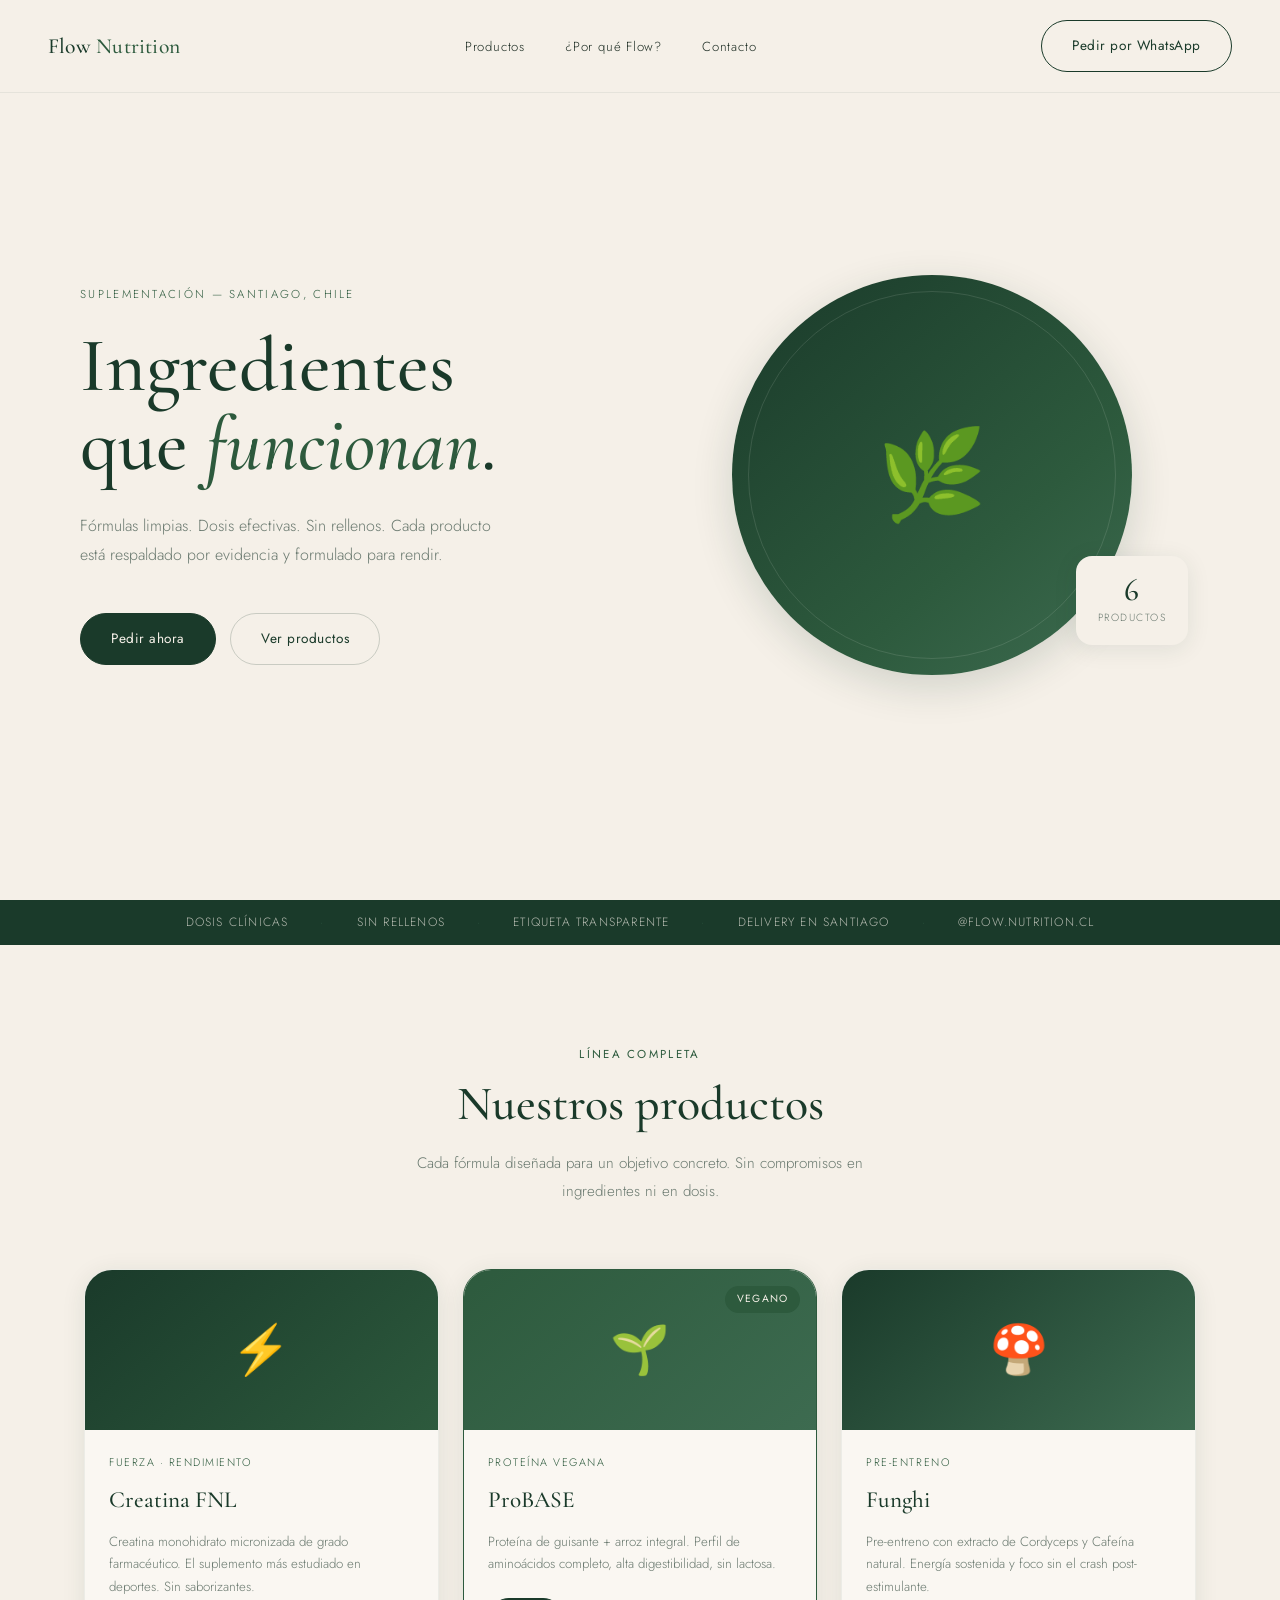
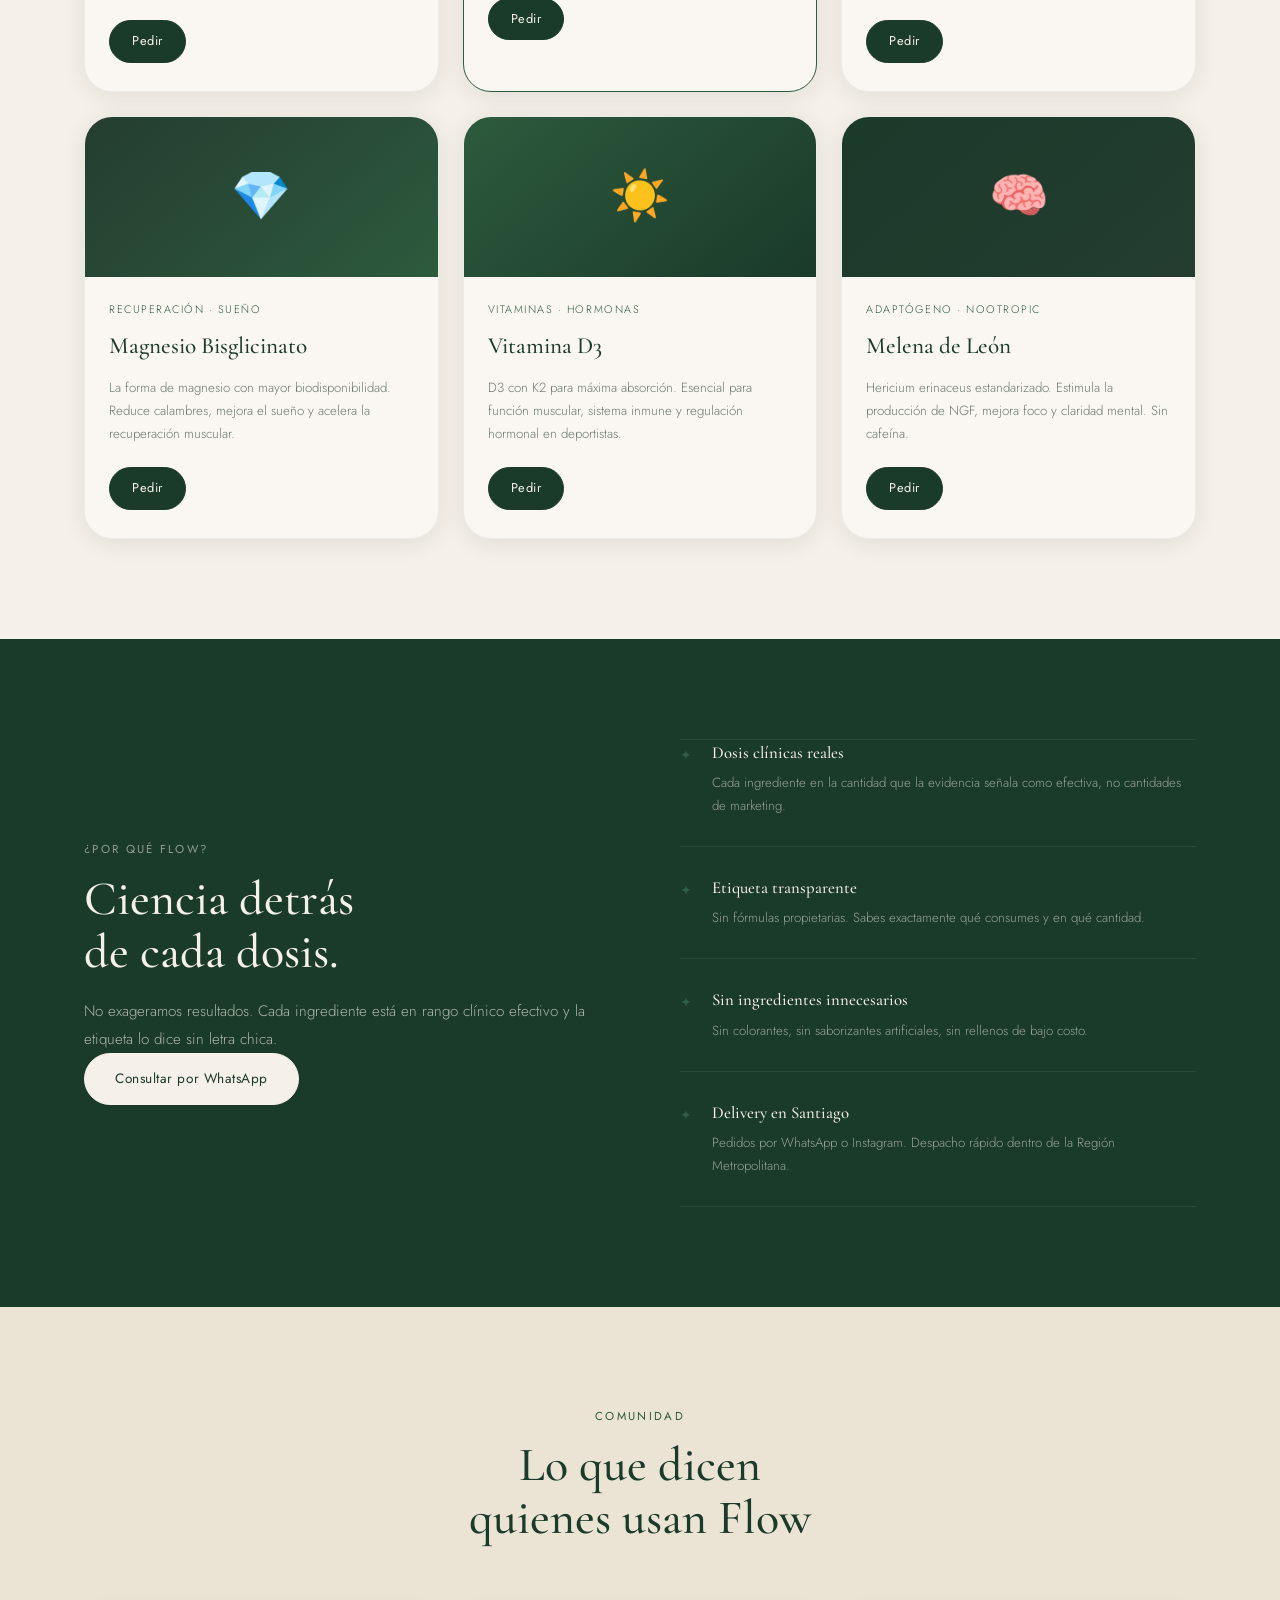
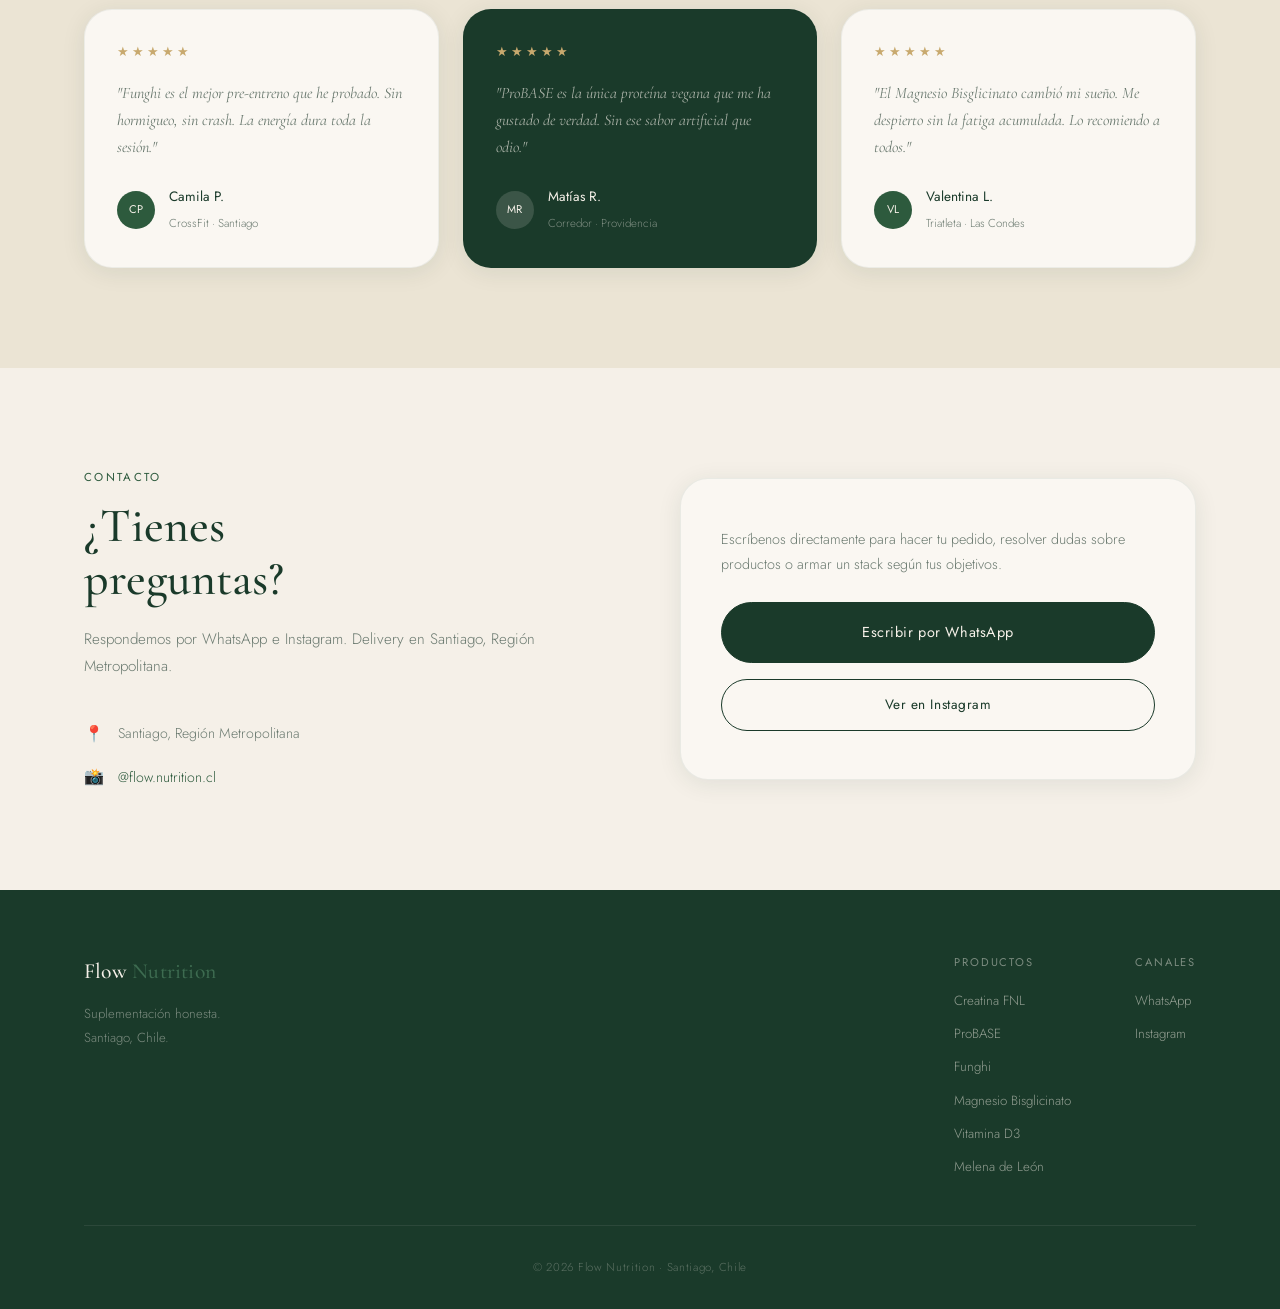
==== index.html @ cb1640ec "Initial landing page for Flow Nutrition Static landing page with hero, products (6 real SKUs), benef" ====
<!DOCTYPE html>
<html lang="es">
<head>
  <meta charset="UTF-8" />
  <meta name="viewport" content="width=device-width, initial-scale=1.0" />
  <title>Flow Nutrition — Suplementos Deportivos</title>
  <link rel="preconnect" href="https://fonts.googleapis.com" />
  <link rel="preconnect" href="https://fonts.gstatic.com" crossorigin />
  <link href="https://fonts.googleapis.com/css2?family=Cormorant+Garamond:ital,wght@0,400;0,500;0,600;1,400;1,500&family=Jost:wght@200;300;400;500&display=swap" rel="stylesheet" />
  <link rel="stylesheet" href="style.css" />
</head>
<body>

  <!-- NAV -->
  <nav class="nav">
    <a href="#" class="nav__logo">Flow <span>Nutrition</span></a>
    <ul class="nav__links">
      <li><a href="#productos">Productos</a></li>
      <li><a href="#beneficios">¿Por qué Flow?</a></li>
      <li><a href="#contacto">Contacto</a></li>
    </ul>
    <a href="https://wa.me/56998423845" target="_blank" rel="noopener" class="btn btn--outline">Pedir por WhatsApp</a>
    <button class="nav__burger" aria-label="Menú">
      <span></span><span></span><span></span>
    </button>
  </nav>

  <!-- HERO -->
  <section class="hero" id="inicio">
    <div class="hero__content">
      <p class="hero__eyebrow">Suplementación — Santiago, Chile</p>
      <h1 class="hero__title">Ingredientes<br />que <em>funcionan</em>.</h1>
      <p class="hero__desc">
        Fórmulas limpias. Dosis efectivas. Sin rellenos. Cada producto está respaldado por evidencia y formulado para rendir.
      </p>
      <div class="hero__ctas">
        <a href="https://wa.me/56998423845" target="_blank" rel="noopener" class="btn btn--primary">Pedir ahora</a>
        <a href="#productos" class="btn btn--ghost">Ver productos</a>
      </div>
    </div>
    <div class="hero__visual">
      <div class="hero__circle"></div>
      <div class="hero__badge">
        <span class="hero__badge-num">6</span>
        <span class="hero__badge-text">Productos</span>
      </div>
    </div>
  </section>

  <!-- STRIP -->
  <div class="strip">
    <div class="strip__inner">
      <span>Dosis clínicas</span>
      <span class="strip__dot">·</span>
      <span>Sin rellenos</span>
      <span class="strip__dot">·</span>
      <span>Etiqueta transparente</span>
      <span class="strip__dot">·</span>
      <span>Delivery en Santiago</span>
      <span class="strip__dot">·</span>
      <span>@flow.nutrition.cl</span>
    </div>
  </div>

  <!-- PRODUCTOS -->
  <section class="productos" id="productos">
    <div class="container">
      <div class="section-header">
        <p class="section-eyebrow">Línea completa</p>
        <h2 class="section-title">Nuestros productos</h2>
        <p class="section-desc">Cada fórmula diseñada para un objetivo concreto. Sin compromisos en ingredientes ni en dosis.</p>
      </div>
      <div class="productos__grid">

        <div class="card">
          <div class="card__img-wrap card__img-wrap--1">
            <div class="card__img-icon">⚡</div>
          </div>
          <div class="card__body">
            <p class="card__tag">Fuerza · Rendimiento</p>
            <h3 class="card__name">Creatina FNL</h3>
            <p class="card__desc">Creatina monohidrato micronizada de grado farmacéutico. El suplemento más estudiado en deportes. Sin saborizantes.</p>
            <div class="card__footer">
              <a href="https://wa.me/56998423845?text=Hola!%20Quiero%20pedir%20Creatina%20FNL" target="_blank" rel="noopener" class="btn btn--primary btn--sm">Pedir</a>
            </div>
          </div>
        </div>

        <div class="card card--featured">
          <div class="card__badge-featured">Vegano</div>
          <div class="card__img-wrap card__img-wrap--2">
            <div class="card__img-icon">🌱</div>
          </div>
          <div class="card__body">
            <p class="card__tag">Proteína vegana</p>
            <h3 class="card__name">ProBASE</h3>
            <p class="card__desc">Proteína de guisante + arroz integral. Perfil de aminoácidos completo, alta digestibilidad, sin lactosa.</p>
            <div class="card__footer">
              <a href="https://wa.me/56998423845?text=Hola!%20Quiero%20pedir%20ProBASE" target="_blank" rel="noopener" class="btn btn--primary btn--sm">Pedir</a>
            </div>
          </div>
        </div>

        <div class="card">
          <div class="card__img-wrap card__img-wrap--3">
            <div class="card__img-icon">🍄</div>
          </div>
          <div class="card__body">
            <p class="card__tag">Pre-entreno</p>
            <h3 class="card__name">Funghi</h3>
            <p class="card__desc">Pre-entreno con extracto de Cordyceps y Cafeína natural. Energía sostenida y foco sin el crash post-estimulante.</p>
            <div class="card__footer">
              <a href="https://wa.me/56998423845?text=Hola!%20Quiero%20pedir%20Funghi" target="_blank" rel="noopener" class="btn btn--primary btn--sm">Pedir</a>
            </div>
          </div>
        </div>

        <div class="card">
          <div class="card__img-wrap card__img-wrap--4">
            <div class="card__img-icon">💎</div>
          </div>
          <div class="card__body">
            <p class="card__tag">Recuperación · Sueño</p>
            <h3 class="card__name">Magnesio Bisglicinato</h3>
            <p class="card__desc">La forma de magnesio con mayor biodisponibilidad. Reduce calambres, mejora el sueño y acelera la recuperación muscular.</p>
            <div class="card__footer">
              <a href="https://wa.me/56998423845?text=Hola!%20Quiero%20pedir%20Magnesio%20Bisglicinato" target="_blank" rel="noopener" class="btn btn--primary btn--sm">Pedir</a>
            </div>
          </div>
        </div>

        <div class="card">
          <div class="card__img-wrap card__img-wrap--5">
            <div class="card__img-icon">☀️</div>
          </div>
          <div class="card__body">
            <p class="card__tag">Vitaminas · Hormonas</p>
            <h3 class="card__name">Vitamina D3</h3>
            <p class="card__desc">D3 con K2 para máxima absorción. Esencial para función muscular, sistema inmune y regulación hormonal en deportistas.</p>
            <div class="card__footer">
              <a href="https://wa.me/56998423845?text=Hola!%20Quiero%20pedir%20Vitamina%20D3" target="_blank" rel="noopener" class="btn btn--primary btn--sm">Pedir</a>
            </div>
          </div>
        </div>

        <div class="card">
          <div class="card__img-wrap card__img-wrap--6">
            <div class="card__img-icon">🧠</div>
          </div>
          <div class="card__body">
            <p class="card__tag">Adaptógeno · Nootropic</p>
            <h3 class="card__name">Melena de León</h3>
            <p class="card__desc">Hericium erinaceus estandarizado. Estimula la producción de NGF, mejora foco y claridad mental. Sin cafeína.</p>
            <div class="card__footer">
              <a href="https://wa.me/56998423845?text=Hola!%20Quiero%20pedir%20Melena%20de%20León" target="_blank" rel="noopener" class="btn btn--primary btn--sm">Pedir</a>
            </div>
          </div>
        </div>

      </div>
    </div>
  </section>

  <!-- BENEFICIOS -->
  <section class="beneficios" id="beneficios">
    <div class="container">
      <div class="beneficios__inner">
        <div class="beneficios__left">
          <p class="section-eyebrow section-eyebrow--light">¿Por qué Flow?</p>
          <h2 class="section-title section-title--light">Ciencia detrás<br />de cada dosis.</h2>
          <p class="section-desc section-desc--light">
            No exageramos resultados. Cada ingrediente está en rango clínico efectivo y la etiqueta lo dice sin letra chica.
          </p>
          <a href="https://wa.me/56998423845" target="_blank" rel="noopener" class="btn btn--cream">Consultar por WhatsApp</a>
        </div>
        <div class="beneficios__right">
          <div class="benefit-item">
            <div class="benefit-icon">✦</div>
            <div>
              <h4>Dosis clínicas reales</h4>
              <p>Cada ingrediente en la cantidad que la evidencia señala como efectiva, no cantidades de marketing.</p>
            </div>
          </div>
          <div class="benefit-item">
            <div class="benefit-icon">✦</div>
            <div>
              <h4>Etiqueta transparente</h4>
              <p>Sin fórmulas propietarias. Sabes exactamente qué consumes y en qué cantidad.</p>
            </div>
          </div>
          <div class="benefit-item">
            <div class="benefit-icon">✦</div>
            <div>
              <h4>Sin ingredientes innecesarios</h4>
              <p>Sin colorantes, sin saborizantes artificiales, sin rellenos de bajo costo.</p>
            </div>
          </div>
          <div class="benefit-item">
            <div class="benefit-icon">✦</div>
            <div>
              <h4>Delivery en Santiago</h4>
              <p>Pedidos por WhatsApp o Instagram. Despacho rápido dentro de la Región Metropolitana.</p>
            </div>
          </div>
        </div>
      </div>
    </div>
  </section>

  <!-- TESTIMONIOS -->
  <section class="testimonios">
    <div class="container">
      <div class="section-header">
        <p class="section-eyebrow">Comunidad</p>
        <h2 class="section-title">Lo que dicen<br />quienes usan Flow</h2>
      </div>
      <div class="testimonios__grid">
        <div class="testi-card">
          <div class="testi-stars">★★★★★</div>
          <p>"Funghi es el mejor pre-entreno que he probado. Sin hormigueo, sin crash. La energía dura toda la sesión."</p>
          <div class="testi-author">
            <div class="testi-avatar">CP</div>
            <div>
              <strong>Camila P.</strong>
              <span>CrossFit · Santiago</span>
            </div>
          </div>
        </div>
        <div class="testi-card testi-card--alt">
          <div class="testi-stars">★★★★★</div>
          <p>"ProBASE es la única proteína vegana que me ha gustado de verdad. Sin ese sabor artificial que odio."</p>
          <div class="testi-author">
            <div class="testi-avatar">MR</div>
            <div>
              <strong>Matías R.</strong>
              <span>Corredor · Providencia</span>
            </div>
          </div>
        </div>
        <div class="testi-card">
          <div class="testi-stars">★★★★★</div>
          <p>"El Magnesio Bisglicinato cambió mi sueño. Me despierto sin la fatiga acumulada. Lo recomiendo a todos."</p>
          <div class="testi-author">
            <div class="testi-avatar">VL</div>
            <div>
              <strong>Valentina L.</strong>
              <span>Triatleta · Las Condes</span>
            </div>
          </div>
        </div>
      </div>
    </div>
  </section>

  <!-- CONTACTO -->
  <section class="contacto" id="contacto">
    <div class="container">
      <div class="contacto__inner">
        <div class="contacto__info">
          <p class="section-eyebrow">Contacto</p>
          <h2 class="section-title">¿Tienes<br />preguntas?</h2>
          <p class="section-desc">Respondemos por WhatsApp e Instagram. Delivery en Santiago, Región Metropolitana.</p>
          <div class="contacto__details">
            <div class="contact-row">
              <span class="contact-icon">📍</span>
              <span>Santiago, Región Metropolitana</span>
            </div>
            <div class="contact-row">
              <span class="contact-icon">📸</span>
              <a href="https://instagram.com/flow.nutrition.cl" target="_blank" rel="noopener">@flow.nutrition.cl</a>
            </div>
          </div>
        </div>
        <div class="contacto__cta-panel">
          <p class="contacto__cta-text">Escríbenos directamente para hacer tu pedido, resolver dudas sobre productos o armar un stack según tus objetivos.</p>
          <a href="https://wa.me/56998423845" target="_blank" rel="noopener" class="btn btn--primary btn--full btn--lg">
            Escribir por WhatsApp
          </a>
          <a href="https://instagram.com/flow.nutrition.cl" target="_blank" rel="noopener" class="btn btn--outline btn--full">
            Ver en Instagram
          </a>
        </div>
      </div>
    </div>
  </section>

  <!-- FOOTER -->
  <footer class="footer">
    <div class="container">
      <div class="footer__top">
        <div class="footer__brand">
          <a href="#" class="nav__logo">Flow <span>Nutrition</span></a>
          <p>Suplementación honesta.<br />Santiago, Chile.</p>
        </div>
        <nav class="footer__nav">
          <div class="footer__col">
            <strong>Productos</strong>
            <a href="https://wa.me/56998423845?text=Hola!%20Quiero%20pedir%20Creatina%20FNL">Creatina FNL</a>
            <a href="https://wa.me/56998423845?text=Hola!%20Quiero%20pedir%20ProBASE">ProBASE</a>
            <a href="https://wa.me/56998423845?text=Hola!%20Quiero%20pedir%20Funghi">Funghi</a>
            <a href="https://wa.me/56998423845?text=Hola!%20Quiero%20pedir%20Magnesio%20Bisglicinato">Magnesio Bisglicinato</a>
            <a href="https://wa.me/56998423845?text=Hola!%20Quiero%20pedir%20Vitamina%20D3">Vitamina D3</a>
            <a href="https://wa.me/56998423845?text=Hola!%20Quiero%20pedir%20Melena%20de%20León">Melena de León</a>
          </div>
          <div class="footer__col">
            <strong>Canales</strong>
            <a href="https://wa.me/56998423845" target="_blank" rel="noopener">WhatsApp</a>
            <a href="https://instagram.com/flow.nutrition.cl" target="_blank" rel="noopener">Instagram</a>
          </div>
        </nav>
      </div>
      <div class="footer__bottom">
        <p>© 2026 Flow Nutrition · Santiago, Chile</p>
      </div>
    </div>
  </footer>

  <script src="main.js"></script>
</body>
</html>
---- style.css ----
/* ============================================================
   FLOW NUTRITION — stylesheet
   Palette: #1a3a2a (dark) | #2d5a3d (mid) | #f5f0e8 (cream)
   Fonts:   Cormorant Garamond (títulos) | Jost (cuerpo)
   ============================================================ */

*, *::before, *::after { box-sizing: border-box; margin: 0; padding: 0; }

:root {
  --green-dark:  #1a3a2a;
  --green-mid:   #2d5a3d;
  --green-light: #3d6b50;
  --cream:       #f5f0e8;
  --cream-dark:  #ebe4d4;
  --cream-card:  #faf7f2;
  --text-dark:   #1c2b22;
  --text-muted:  #6b7a70;

  --font-body:   'Jost', sans-serif;
  --font-serif:  'Cormorant Garamond', serif;

  --radius:    16px;
  --radius-lg: 28px;
  --radius-pill: 999px;
  --shadow:    0 4px 24px rgba(26,58,42,.09);
  --shadow-lg: 0 12px 40px rgba(26,58,42,.16);

  --section-pad: 100px 0;
  --container:   1160px;
}

html { scroll-behavior: smooth; }

body {
  font-family: var(--font-body);
  font-weight: 300;
  background: var(--cream);
  color: var(--text-dark);
  line-height: 1.6;
  overflow-x: hidden;
}

/* ── UTILITIES ─────────────────────────────────────────────── */
.container {
  max-width: var(--container);
  margin: 0 auto;
  padding: 0 24px;
}

.btn {
  display: inline-flex;
  align-items: center;
  justify-content: center;
  gap: 8px;
  padding: 14px 30px;
  border-radius: var(--radius-pill);
  font-family: var(--font-body);
  font-size: .85rem;
  font-weight: 400;
  letter-spacing: .04em;
  cursor: pointer;
  text-decoration: none;
  transition: all .22s ease;
  border: 1.5px solid transparent;
  white-space: nowrap;
}
.btn--primary {
  background: var(--green-dark);
  color: var(--cream);
  border-color: var(--green-dark);
}
.btn--primary:hover { background: var(--green-mid); border-color: var(--green-mid); }

.btn--outline {
  border-color: var(--green-dark);
  color: var(--green-dark);
  background: transparent;
}
.btn--outline:hover { background: var(--green-dark); color: var(--cream); }

.btn--ghost {
  background: transparent;
  color: var(--green-dark);
  border-color: rgba(26,58,42,.2);
}
.btn--ghost:hover { border-color: var(--green-dark); }

.btn--cream {
  background: var(--cream);
  color: var(--green-dark);
  border-color: var(--cream);
}
.btn--cream:hover { background: var(--cream-dark); }

.btn--sm  { padding: 10px 22px; font-size: .8rem; }
.btn--lg  { padding: 18px 36px; font-size: .9rem; }
.btn--full { width: 100%; }

/* section headers */
.section-eyebrow {
  font-family: var(--font-body);
  font-size: .72rem;
  font-weight: 400;
  letter-spacing: .2em;
  text-transform: uppercase;
  color: var(--green-mid);
  margin-bottom: 14px;
}
.section-eyebrow--light { color: rgba(245,240,232,.55); }

.section-title {
  font-family: var(--font-serif);
  font-size: clamp(2.2rem, 4vw, 3rem);
  font-weight: 500;
  line-height: 1.1;
  color: var(--green-dark);
  margin-bottom: 20px;
}
.section-title--light { color: var(--cream); }

.section-desc {
  font-size: .95rem;
  font-weight: 300;
  color: var(--text-muted);
  max-width: 520px;
  line-height: 1.8;
}
.section-desc--light { color: rgba(245,240,232,.68); }

.section-header {
  text-align: center;
  margin-bottom: 64px;
}
.section-header .section-desc { margin: 0 auto; }

/* ── NAV ──────────────────────────────────────────────────── */
.nav {
  position: fixed;
  top: 0; left: 0; right: 0;
  z-index: 100;
  display: flex;
  align-items: center;
  justify-content: space-between;
  padding: 20px 48px;
  background: rgba(245,240,232,.93);
  backdrop-filter: blur(14px);
  border-bottom: 1px solid rgba(26,58,42,.07);
  transition: box-shadow .3s;
}
.nav.scrolled { box-shadow: var(--shadow); }

.nav__logo {
  font-family: var(--font-serif);
  font-size: 1.35rem;
  font-weight: 500;
  color: var(--green-dark);
  text-decoration: none;
  letter-spacing: .01em;
}
.nav__logo span { color: var(--green-mid); }

.nav__links {
  display: flex;
  gap: 40px;
  list-style: none;
}
.nav__links a {
  text-decoration: none;
  font-size: .82rem;
  font-weight: 300;
  letter-spacing: .06em;
  color: var(--text-dark);
  transition: color .2s;
}
.nav__links a:hover { color: var(--green-mid); }

.nav__burger {
  display: none;
  flex-direction: column;
  gap: 5px;
  background: none;
  border: none;
  cursor: pointer;
  padding: 4px;
}
.nav__burger span {
  display: block;
  width: 22px; height: 1.5px;
  background: var(--green-dark);
  border-radius: 2px;
  transition: all .3s;
}

/* ── HERO ─────────────────────────────────────────────────── */
.hero {
  min-height: 100vh;
  display: flex;
  align-items: center;
  justify-content: space-between;
  gap: 48px;
  padding: 130px 80px 80px;
  max-width: 1300px;
  margin: 0 auto;
}

.hero__content { flex: 1; max-width: 560px; }

.hero__eyebrow {
  font-size: .72rem;
  font-weight: 300;
  letter-spacing: .2em;
  text-transform: uppercase;
  color: var(--green-mid);
  margin-bottom: 24px;
}

.hero__title {
  font-family: var(--font-serif);
  font-size: clamp(3.2rem, 6vw, 5.8rem);
  font-weight: 500;
  line-height: 1.02;
  color: var(--green-dark);
  margin-bottom: 28px;
}
.hero__title em {
  font-style: italic;
  color: var(--green-mid);
}

.hero__desc {
  font-size: 1rem;
  font-weight: 300;
  color: var(--text-muted);
  line-height: 1.8;
  margin-bottom: 44px;
  max-width: 420px;
}

.hero__ctas { display: flex; gap: 14px; flex-wrap: wrap; }

/* hero visual */
.hero__visual {
  flex: 1;
  position: relative;
  display: flex;
  align-items: center;
  justify-content: center;
  min-height: 420px;
}

.hero__circle {
  width: min(400px, 48vw);
  height: min(400px, 48vw);
  border-radius: 50%;
  background: linear-gradient(140deg, var(--green-dark) 0%, var(--green-mid) 65%, var(--green-light) 100%);
  position: relative;
  box-shadow: var(--shadow-lg);
}
.hero__circle::before {
  content: '';
  position: absolute;
  inset: 16px;
  border-radius: 50%;
  border: 1px solid rgba(245,240,232,.12);
}
.hero__circle::after {
  content: '🌿';
  font-size: 5.5rem;
  position: absolute;
  inset: 0;
  display: flex;
  align-items: center;
  justify-content: center;
}

.hero__badge {
  position: absolute;
  bottom: 40px;
  right: 12px;
  background: var(--cream);
  border-radius: var(--radius);
  padding: 18px 22px;
  box-shadow: var(--shadow);
  display: flex;
  flex-direction: column;
  align-items: center;
  gap: 4px;
}
.hero__badge-num {
  font-family: var(--font-serif);
  font-size: 2rem;
  font-weight: 500;
  color: var(--green-dark);
  line-height: 1;
}
.hero__badge-text {
  font-size: .65rem;
  font-weight: 300;
  letter-spacing: .14em;
  text-transform: uppercase;
  color: var(--text-muted);
}

/* ── STRIP ────────────────────────────────────────────────── */
.strip {
  background: var(--green-dark);
  color: rgba(245,240,232,.7);
  padding: 13px 0;
  overflow: hidden;
}
.strip__inner {
  display: flex;
  gap: 32px;
  justify-content: center;
  flex-wrap: wrap;
  font-size: .75rem;
  font-weight: 300;
  letter-spacing: .1em;
  text-transform: uppercase;
}
.strip__dot { color: var(--green-light); opacity: .6; }

/* ── PRODUCTOS ────────────────────────────────────────────── */
.productos { padding: var(--section-pad); }

.productos__grid {
  display: grid;
  grid-template-columns: repeat(3, 1fr);
  gap: 24px;
}

.card {
  background: var(--cream-card);
  border-radius: var(--radius-lg);
  overflow: hidden;
  box-shadow: var(--shadow);
  transition: transform .25s, box-shadow .25s;
  position: relative;
  border: 1px solid rgba(26,58,42,.06);
}
.card:hover { transform: translateY(-5px); box-shadow: var(--shadow-lg); }

.card--featured { border: 1.5px solid var(--green-mid); }

.card__badge-featured {
  position: absolute;
  top: 16px; right: 16px;
  background: var(--green-mid);
  color: var(--cream);
  font-size: .65rem;
  font-weight: 400;
  letter-spacing: .12em;
  text-transform: uppercase;
  padding: 5px 12px;
  border-radius: var(--radius-pill);
  z-index: 1;
}

.card__img-wrap {
  height: 160px;
  display: flex;
  align-items: center;
  justify-content: center;
}
.card__img-wrap--1 { background: linear-gradient(140deg, #1a3a2a, #2d5a3d); }
.card__img-wrap--2 { background: linear-gradient(140deg, #2d5a3d, #3d6b50); }
.card__img-wrap--3 { background: linear-gradient(140deg, #1a3a2a, #3d6b50); }
.card__img-wrap--4 { background: linear-gradient(140deg, #243d30, #2d5a3d); }
.card__img-wrap--5 { background: linear-gradient(140deg, #2d5a3d, #1a3a2a); }
.card__img-wrap--6 { background: linear-gradient(140deg, #1a3a2a, #243d30); }

.card__img-icon { font-size: 3rem; }

.card__body { padding: 24px 24px 28px; }

.card__tag {
  font-size: .68rem;
  font-weight: 300;
  letter-spacing: .14em;
  text-transform: uppercase;
  color: var(--green-mid);
  margin-bottom: 10px;
}

.card__name {
  font-family: var(--font-serif);
  font-size: 1.45rem;
  font-weight: 500;
  color: var(--green-dark);
  margin-bottom: 12px;
}

.card__desc {
  font-size: .83rem;
  font-weight: 300;
  color: var(--text-muted);
  line-height: 1.7;
  margin-bottom: 22px;
}

.card__footer { }

/* ── BENEFICIOS ───────────────────────────────────────────── */
.beneficios {
  background: var(--green-dark);
  padding: var(--section-pad);
}

.beneficios__inner {
  display: grid;
  grid-template-columns: 1fr 1fr;
  gap: 80px;
  align-items: center;
}

.benefit-item {
  display: flex;
  gap: 20px;
  padding: 28px 0;
  border-bottom: 1px solid rgba(245,240,232,.08);
}
.benefit-item:first-child { padding-top: 0; border-top: 1px solid rgba(245,240,232,.08); }

.benefit-icon {
  font-size: .9rem;
  color: var(--green-light);
  padding-top: 4px;
  flex-shrink: 0;
  opacity: .7;
}

.benefit-item h4 {
  font-family: var(--font-serif);
  font-size: 1.05rem;
  font-weight: 500;
  color: var(--cream);
  margin-bottom: 6px;
}
.benefit-item p {
  font-size: .83rem;
  font-weight: 300;
  color: rgba(245,240,232,.58);
  line-height: 1.7;
}

/* ── TESTIMONIOS ──────────────────────────────────────────── */
.testimonios { padding: var(--section-pad); background: var(--cream-dark); }

.testimonios__grid {
  display: grid;
  grid-template-columns: repeat(3, 1fr);
  gap: 24px;
}

.testi-card {
  background: var(--cream-card);
  border-radius: var(--radius-lg);
  padding: 32px;
  box-shadow: var(--shadow);
  border: 1px solid rgba(26,58,42,.06);
}
.testi-card--alt {
  background: var(--green-dark);
}

.testi-stars {
  font-size: .8rem;
  color: #c8a96e;
  letter-spacing: 3px;
  margin-bottom: 18px;
}

.testi-card p {
  font-family: var(--font-serif);
  font-size: 1rem;
  font-weight: 400;
  font-style: italic;
  line-height: 1.7;
  color: var(--text-muted);
  margin-bottom: 24px;
}
.testi-card--alt p { color: rgba(245,240,232,.65); }

.testi-author {
  display: flex;
  align-items: center;
  gap: 14px;
}

.testi-avatar {
  width: 38px; height: 38px;
  border-radius: 50%;
  background: var(--green-mid);
  color: var(--cream);
  font-size: .7rem;
  font-weight: 400;
  letter-spacing: .04em;
  display: flex;
  align-items: center;
  justify-content: center;
  flex-shrink: 0;
}
.testi-card--alt .testi-avatar { background: rgba(245,240,232,.15); }

.testi-author strong {
  display: block;
  font-size: .85rem;
  font-weight: 400;
  color: var(--green-dark);
  margin-bottom: 2px;
}
.testi-card--alt .testi-author strong { color: var(--cream); }

.testi-author span {
  font-size: .72rem;
  font-weight: 300;
  color: var(--text-muted);
}
.testi-card--alt .testi-author span { color: rgba(245,240,232,.45); }

/* ── CONTACTO ─────────────────────────────────────────────── */
.contacto { padding: var(--section-pad); }

.contacto__inner {
  display: grid;
  grid-template-columns: 1fr 1fr;
  gap: 80px;
  align-items: center;
}

.contacto__details { margin-top: 40px; display: flex; flex-direction: column; gap: 18px; }

.contact-row {
  display: flex;
  align-items: center;
  gap: 14px;
  font-size: .88rem;
  font-weight: 300;
  color: var(--text-muted);
}
.contact-row a {
  color: var(--green-mid);
  text-decoration: none;
}
.contact-row a:hover { text-decoration: underline; }
.contact-icon { font-size: 1rem; }

.contacto__cta-panel {
  background: var(--cream-card);
  border-radius: var(--radius-lg);
  padding: 48px 40px;
  box-shadow: var(--shadow);
  display: flex;
  flex-direction: column;
  gap: 16px;
  border: 1px solid rgba(26,58,42,.07);
}

.contacto__cta-text {
  font-size: .9rem;
  font-weight: 300;
  color: var(--text-muted);
  line-height: 1.8;
  margin-bottom: 8px;
}

/* ── FOOTER ───────────────────────────────────────────────── */
.footer {
  background: var(--green-dark);
  color: rgba(245,240,232,.65);
  padding: 64px 0 32px;
}

.footer__top {
  display: flex;
  justify-content: space-between;
  gap: 48px;
  padding-bottom: 48px;
  border-bottom: 1px solid rgba(245,240,232,.08);
  flex-wrap: wrap;
}

.footer__brand p {
  font-size: .82rem;
  font-weight: 300;
  margin-top: 14px;
  line-height: 1.8;
  color: rgba(245,240,232,.45);
}
.footer .nav__logo { color: var(--cream); }
.footer .nav__logo span { color: var(--green-light); }

.footer__nav { display: flex; gap: 64px; }

.footer__col {
  display: flex;
  flex-direction: column;
  gap: 12px;
}
.footer__col strong {
  font-size: .7rem;
  font-weight: 400;
  letter-spacing: .16em;
  text-transform: uppercase;
  color: rgba(245,240,232,.45);
  margin-bottom: 6px;
}
.footer__col a {
  font-size: .83rem;
  font-weight: 300;
  color: rgba(245,240,232,.55);
  text-decoration: none;
  transition: color .2s;
}
.footer__col a:hover { color: var(--cream); }

.footer__bottom {
  text-align: center;
  padding-top: 32px;
  font-size: .72rem;
  font-weight: 300;
  letter-spacing: .06em;
  color: rgba(245,240,232,.3);
}

/* ── RESPONSIVE ───────────────────────────────────────────── */
@media (max-width: 1024px) {
  .nav { padding: 18px 32px; }
  .hero { padding: 120px 40px 80px; gap: 32px; }
  .productos__grid { grid-template-columns: repeat(2, 1fr); }
  .testimonios__grid { grid-template-columns: repeat(2, 1fr); }
  .beneficios__inner { gap: 56px; }
  .contacto__inner { gap: 56px; }
}

@media (max-width: 768px) {
  :root { --section-pad: 72px 0; }

  .nav { padding: 16px 20px; }
  .nav__links, .nav > .btn--outline { display: none; }
  .nav__burger { display: flex; }

  .hero {
    flex-direction: column;
    padding: 110px 24px 64px;
    text-align: center;
    min-height: auto;
  }
  .hero__desc { margin: 0 auto 44px; }
  .hero__ctas { justify-content: center; }
  .hero__visual { min-height: 260px; }
  .hero__circle { width: 240px; height: 240px; }

  .productos__grid { grid-template-columns: 1fr; }
  .testimonios__grid { grid-template-columns: 1fr; }

  .beneficios__inner { grid-template-columns: 1fr; gap: 48px; }
  .contacto__inner { grid-template-columns: 1fr; gap: 40px; }

  .footer__top { flex-direction: column; }
  .footer__nav { gap: 32px; flex-wrap: wrap; }
}

@media (max-width: 480px) {
  .strip__inner { gap: 14px; flex-direction: column; align-items: center; }
  .strip__dot { display: none; }
  .contacto__cta-panel { padding: 32px 24px; }
}
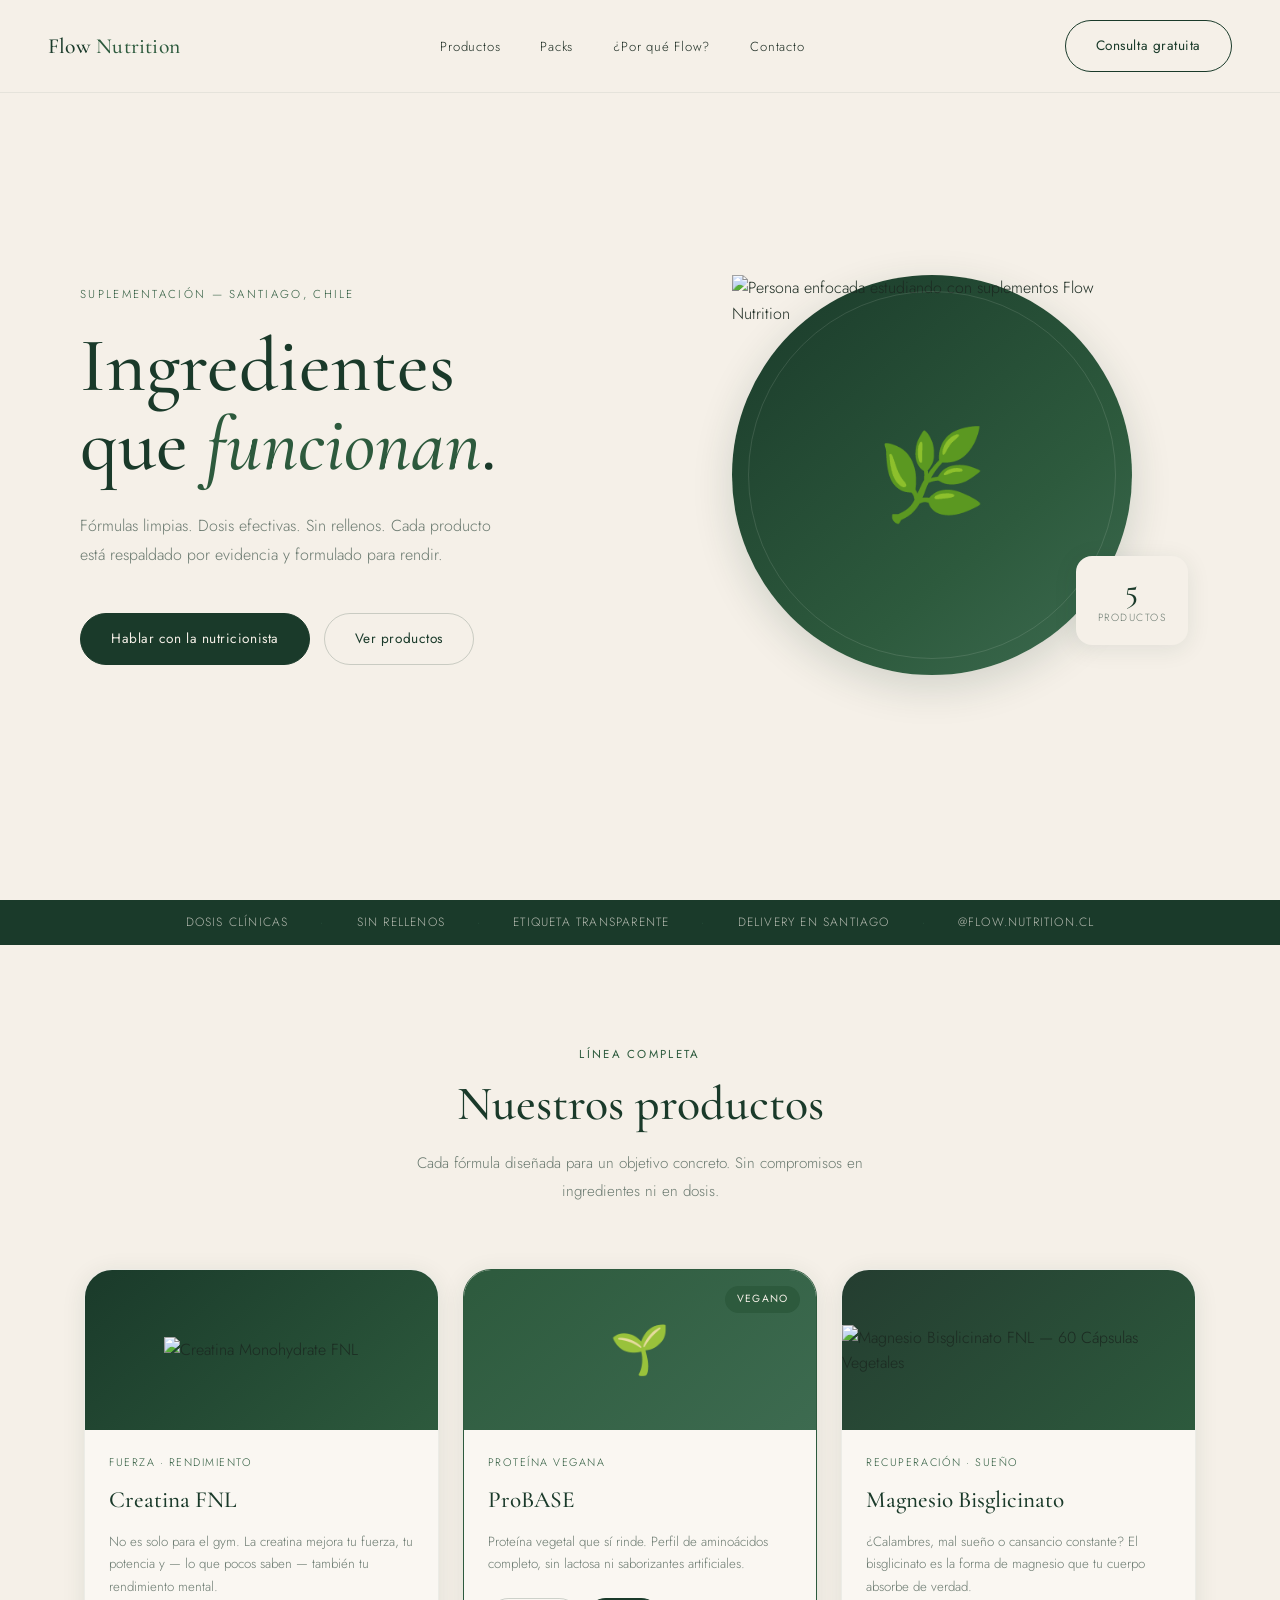
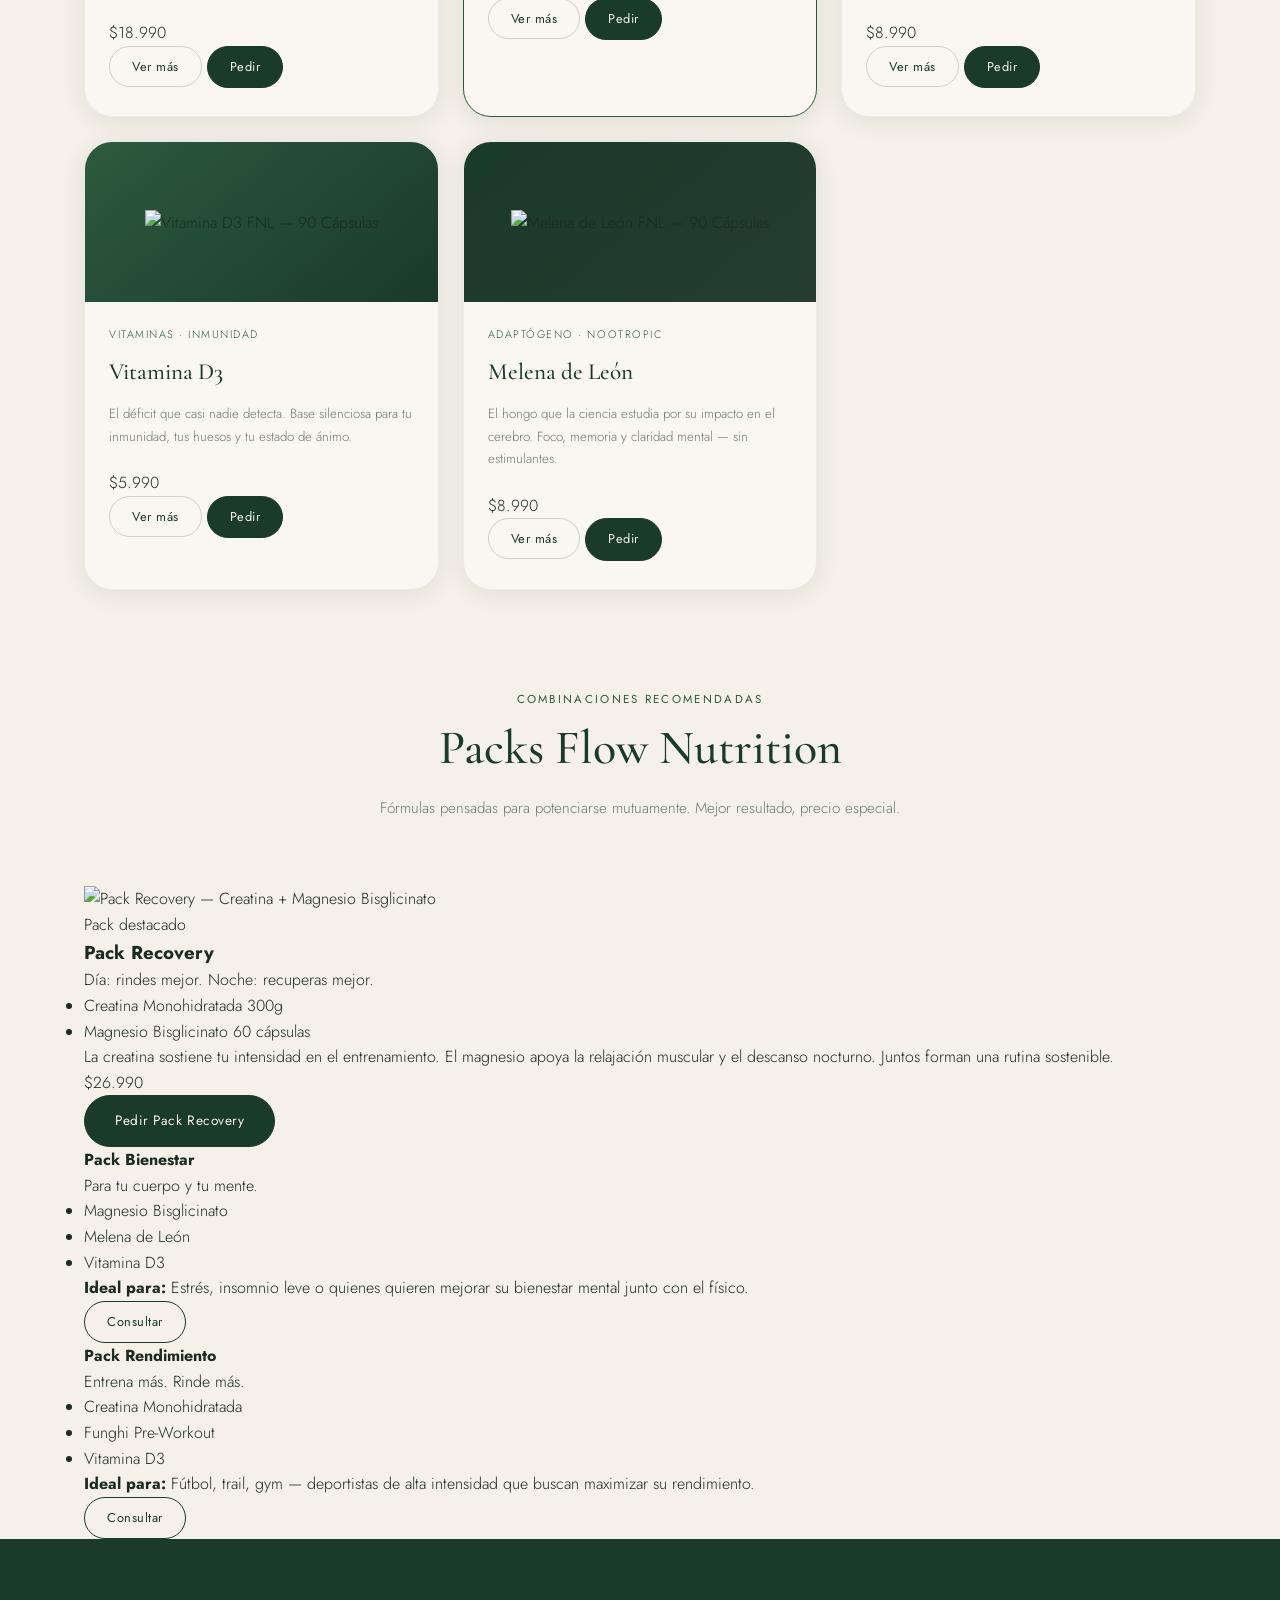
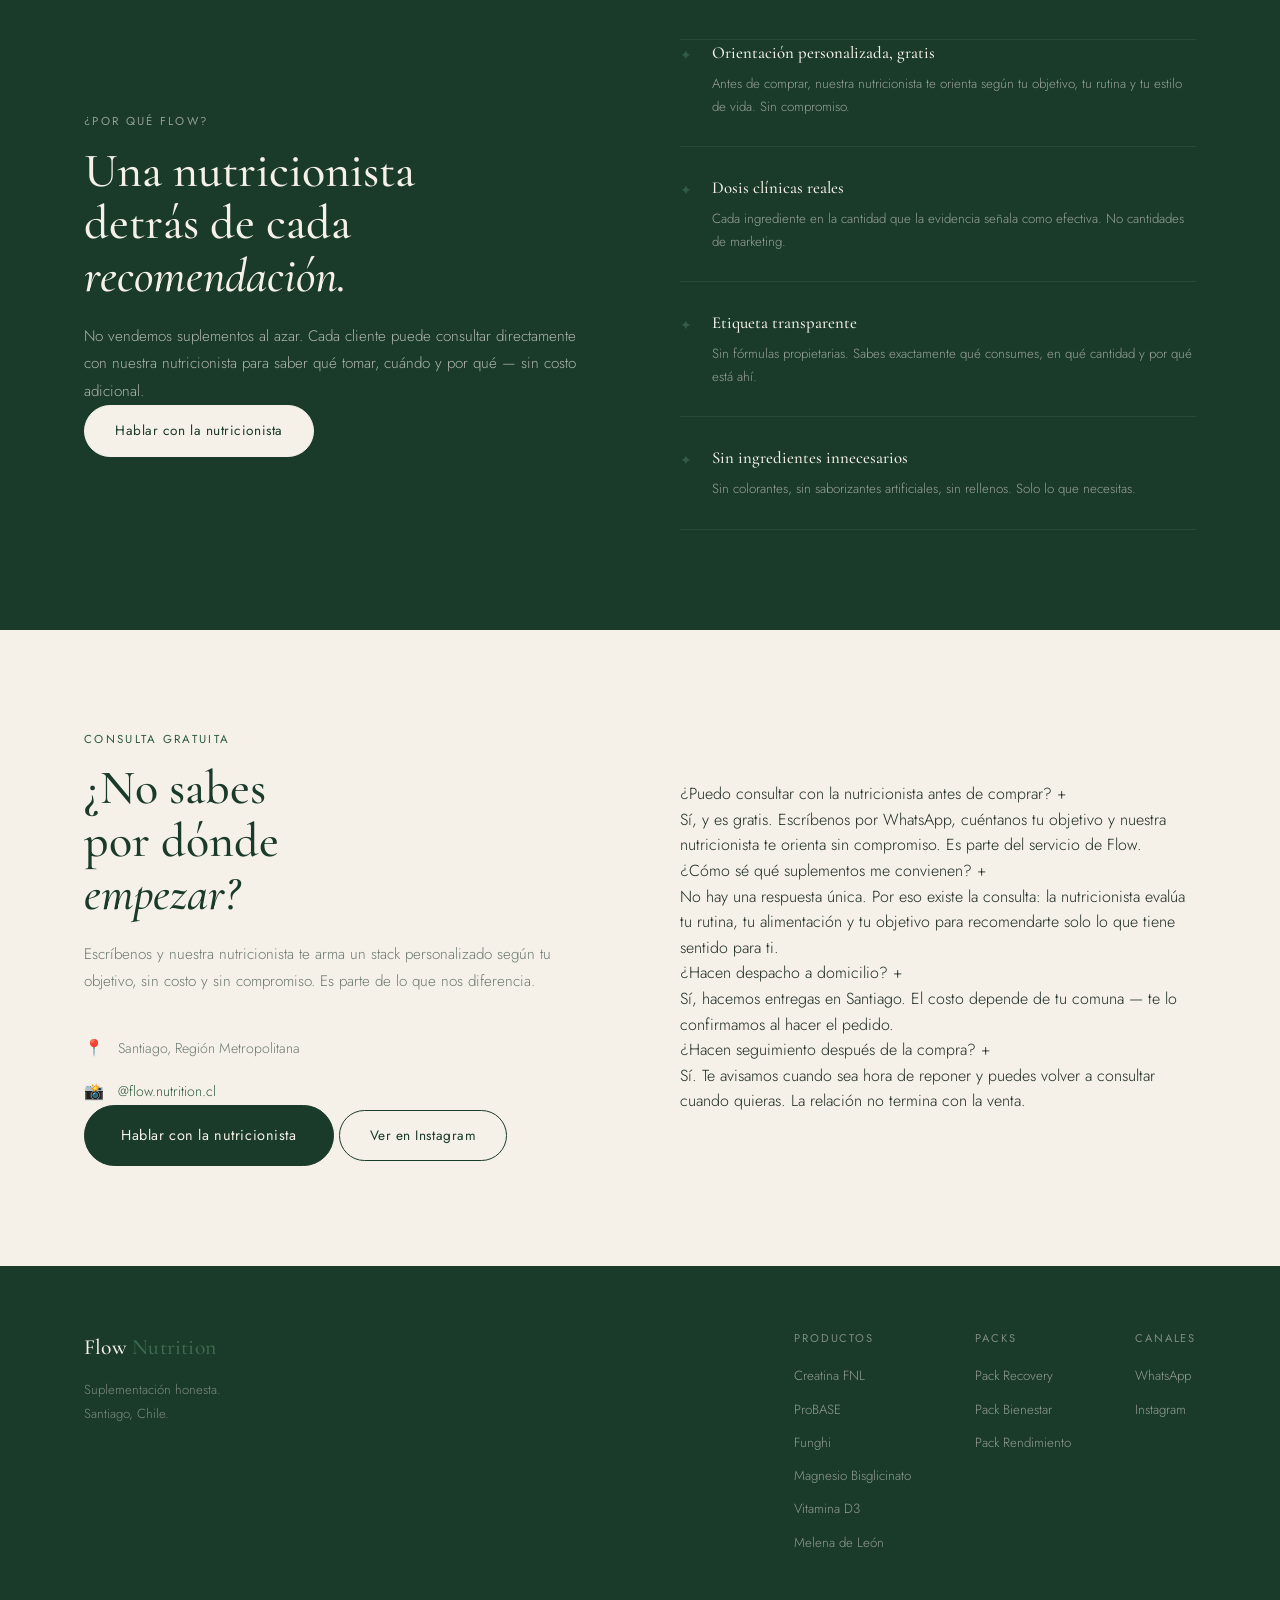
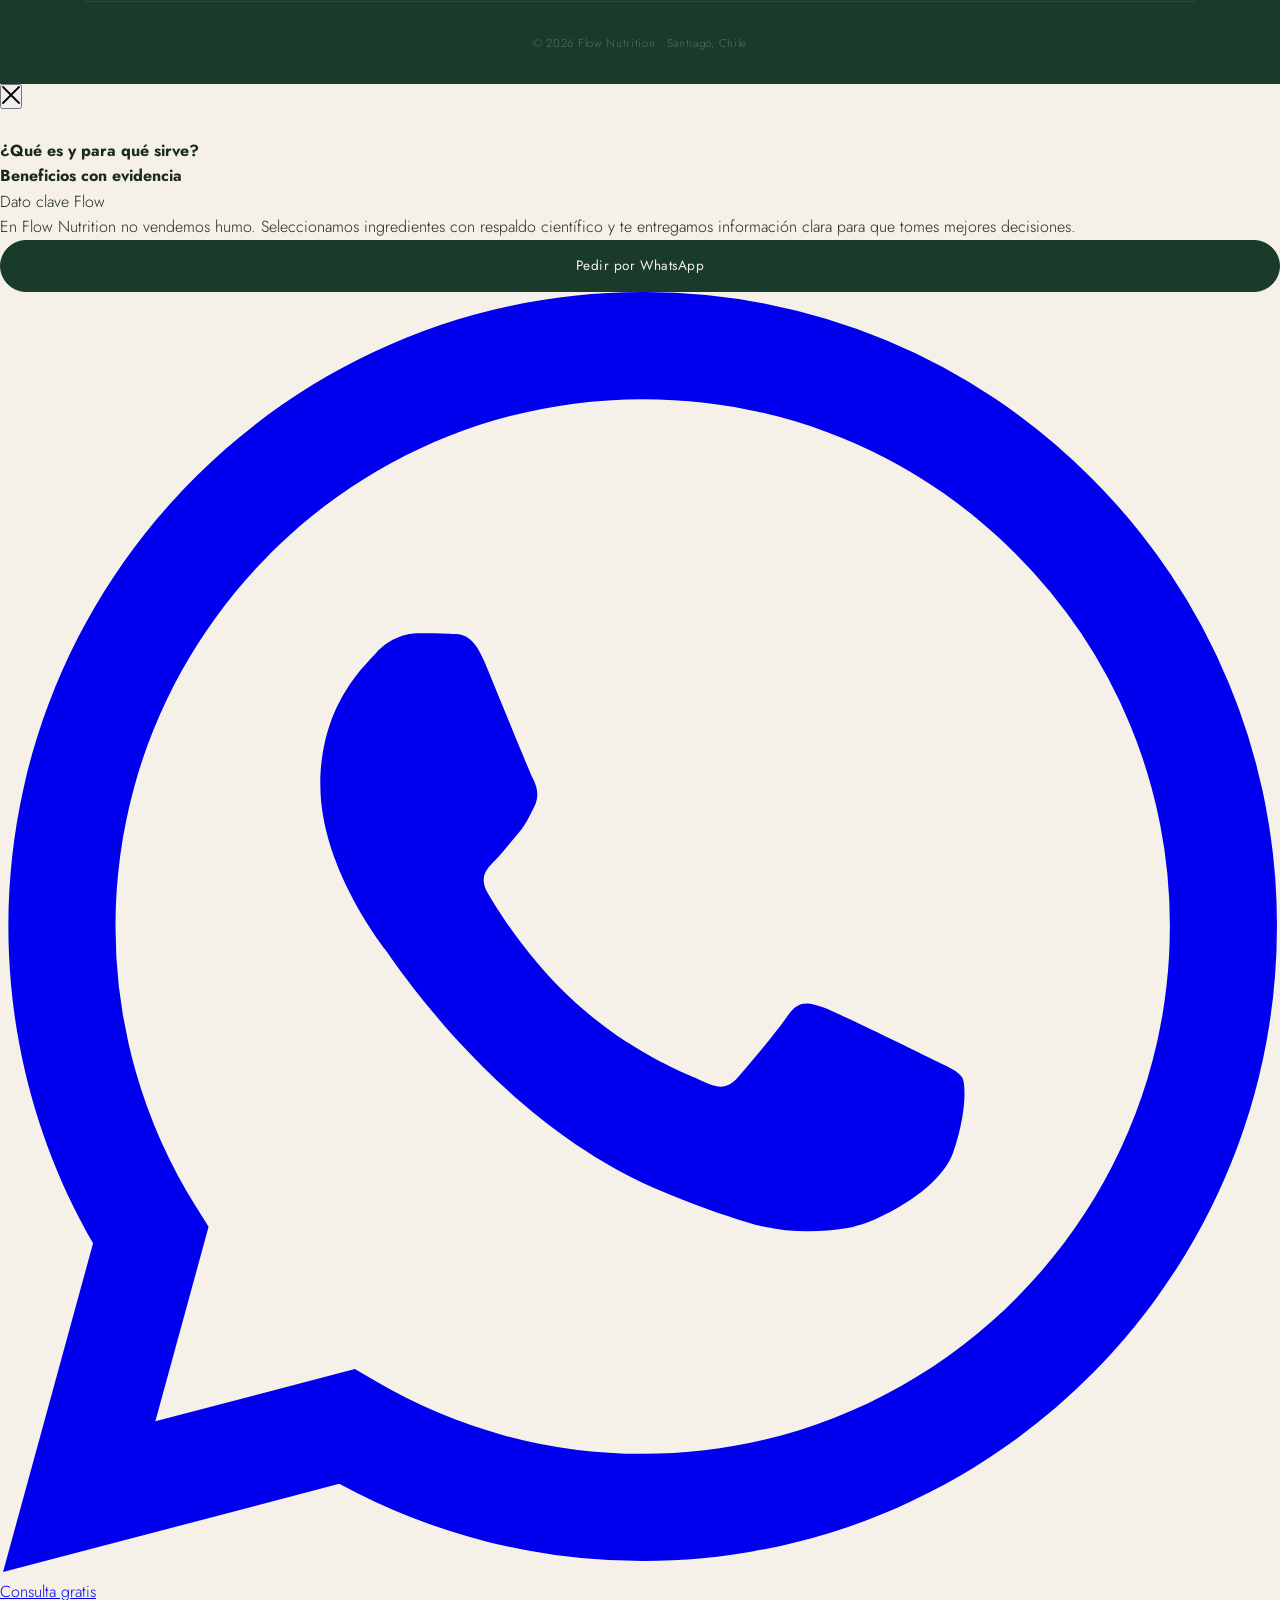
==== commit 8951b29f: "Add files via upload" ====
--- a/index.html
+++ b/index.html
@@ -11,15 +11,19 @@
 </head>
 <body>
 
+  <!-- PROGRESS BAR -->
+  <div id="pb"></div>
+
   <!-- NAV -->
-  <nav class="nav">
+  <nav class="nav" id="nav">
     <a href="#" class="nav__logo">Flow <span>Nutrition</span></a>
     <ul class="nav__links">
       <li><a href="#productos">Productos</a></li>
+      <li><a href="#packs">Packs</a></li>
       <li><a href="#beneficios">¿Por qué Flow?</a></li>
       <li><a href="#contacto">Contacto</a></li>
     </ul>
-    <a href="https://wa.me/56998423845" target="_blank" rel="noopener" class="btn btn--outline">Pedir por WhatsApp</a>
+    <a href="https://wa.me/56998423845?text=Hola!%20Me%20gustar%C3%ADa%20consultar%20con%20la%20nutricionista%20sobre%20qu%C3%A9%20suplementos%20tomar" target="_blank" rel="noopener" class="btn btn--outline">Consulta gratuita</a>
     <button class="nav__burger" aria-label="Menú">
       <span></span><span></span><span></span>
     </button>
@@ -34,14 +38,16 @@
         Fórmulas limpias. Dosis efectivas. Sin rellenos. Cada producto está respaldado por evidencia y formulado para rendir.
       </p>
       <div class="hero__ctas">
-        <a href="https://wa.me/56998423845" target="_blank" rel="noopener" class="btn btn--primary">Pedir ahora</a>
+        <a href="https://wa.me/56998423845?text=Hola!%20Me%20gustar%C3%ADa%20consultar%20con%20la%20nutricionista%20sobre%20qu%C3%A9%20suplementos%20tomar" target="_blank" rel="noopener" class="btn btn--primary">Hablar con la nutricionista</a>
         <a href="#productos" class="btn btn--ghost">Ver productos</a>
       </div>
     </div>
     <div class="hero__visual">
-      <div class="hero__circle"></div>
+      <div class="hero__circle">
+        <img src="images/lifestyle-estudio.jpg" alt="Persona enfocada estudiando con suplementos Flow Nutrition" class="hero__lifestyle-img" />
+      </div>
       <div class="hero__badge">
-        <span class="hero__badge-num">6</span>
+        <span class="hero__badge-num">5</span>
         <span class="hero__badge-text">Productos</span>
       </div>
     </div>
@@ -72,21 +78,23 @@
       </div>
       <div class="productos__grid">
 
-        <div class="card">
+        <div class="card" data-product="creatina">
           <div class="card__img-wrap card__img-wrap--1">
-            <div class="card__img-icon">⚡</div>
+            <img src="images/creatina-fnl.jpg" alt="Creatina Monohydrate FNL" class="card__img" />
           </div>
           <div class="card__body">
             <p class="card__tag">Fuerza · Rendimiento</p>
             <h3 class="card__name">Creatina FNL</h3>
-            <p class="card__desc">Creatina monohidrato micronizada de grado farmacéutico. El suplemento más estudiado en deportes. Sin saborizantes.</p>
-            <div class="card__footer">
+            <p class="card__desc">No es solo para el gym. La creatina mejora tu fuerza, tu potencia y — lo que pocos saben — también tu rendimiento mental.</p>
+            <p class="card__price">$18.990</p>
+            <div class="card__footer">
+              <button class="btn btn--ghost btn--sm card__ver-mas">Ver más</button>
               <a href="https://wa.me/56998423845?text=Hola!%20Quiero%20pedir%20Creatina%20FNL" target="_blank" rel="noopener" class="btn btn--primary btn--sm">Pedir</a>
             </div>
           </div>
         </div>
 
-        <div class="card card--featured">
+        <div class="card card--featured" data-product="probase">
           <div class="card__badge-featured">Vegano</div>
           <div class="card__img-wrap card__img-wrap--2">
             <div class="card__img-icon">🌱</div>
@@ -94,69 +102,116 @@
           <div class="card__body">
             <p class="card__tag">Proteína vegana</p>
             <h3 class="card__name">ProBASE</h3>
-            <p class="card__desc">Proteína de guisante + arroz integral. Perfil de aminoácidos completo, alta digestibilidad, sin lactosa.</p>
-            <div class="card__footer">
+            <p class="card__desc">Proteína vegetal que sí rinde. Perfil de aminoácidos completo, sin lactosa ni saborizantes artificiales.</p>
+            <div class="card__footer">
+              <button class="btn btn--ghost btn--sm card__ver-mas">Ver más</button>
               <a href="https://wa.me/56998423845?text=Hola!%20Quiero%20pedir%20ProBASE" target="_blank" rel="noopener" class="btn btn--primary btn--sm">Pedir</a>
             </div>
           </div>
         </div>
 
-        <div class="card">
-          <div class="card__img-wrap card__img-wrap--3">
-            <div class="card__img-icon">🍄</div>
-          </div>
-          <div class="card__body">
-            <p class="card__tag">Pre-entreno</p>
-            <h3 class="card__name">Funghi</h3>
-            <p class="card__desc">Pre-entreno con extracto de Cordyceps y Cafeína natural. Energía sostenida y foco sin el crash post-estimulante.</p>
-            <div class="card__footer">
-              <a href="https://wa.me/56998423845?text=Hola!%20Quiero%20pedir%20Funghi" target="_blank" rel="noopener" class="btn btn--primary btn--sm">Pedir</a>
-            </div>
-          </div>
-        </div>
-
-        <div class="card">
+        <div class="card" data-product="magnesio">
           <div class="card__img-wrap card__img-wrap--4">
-            <div class="card__img-icon">💎</div>
+            <img src="images/magnesio-bisglicinato.jpg" alt="Magnesio Bisglicinato FNL — 60 Cápsulas Vegetales" class="card__img" />
           </div>
           <div class="card__body">
             <p class="card__tag">Recuperación · Sueño</p>
             <h3 class="card__name">Magnesio Bisglicinato</h3>
-            <p class="card__desc">La forma de magnesio con mayor biodisponibilidad. Reduce calambres, mejora el sueño y acelera la recuperación muscular.</p>
-            <div class="card__footer">
+            <p class="card__desc">¿Calambres, mal sueño o cansancio constante? El bisglicinato es la forma de magnesio que tu cuerpo absorbe de verdad.</p>
+            <p class="card__price">$8.990</p>
+            <div class="card__footer">
+              <button class="btn btn--ghost btn--sm card__ver-mas">Ver más</button>
               <a href="https://wa.me/56998423845?text=Hola!%20Quiero%20pedir%20Magnesio%20Bisglicinato" target="_blank" rel="noopener" class="btn btn--primary btn--sm">Pedir</a>
             </div>
           </div>
         </div>
 
-        <div class="card">
+        <div class="card" data-product="vitamina">
           <div class="card__img-wrap card__img-wrap--5">
-            <div class="card__img-icon">☀️</div>
-          </div>
-          <div class="card__body">
-            <p class="card__tag">Vitaminas · Hormonas</p>
+            <img src="images/vitamina-d3.jpg" alt="Vitamina D3 FNL — 90 Cápsulas" class="card__img" />
+          </div>
+          <div class="card__body">
+            <p class="card__tag">Vitaminas · Inmunidad</p>
             <h3 class="card__name">Vitamina D3</h3>
-            <p class="card__desc">D3 con K2 para máxima absorción. Esencial para función muscular, sistema inmune y regulación hormonal en deportistas.</p>
-            <div class="card__footer">
+            <p class="card__desc">El déficit que casi nadie detecta. Base silenciosa para tu inmunidad, tus huesos y tu estado de ánimo.</p>
+            <p class="card__price">$5.990</p>
+            <div class="card__footer">
+              <button class="btn btn--ghost btn--sm card__ver-mas">Ver más</button>
               <a href="https://wa.me/56998423845?text=Hola!%20Quiero%20pedir%20Vitamina%20D3" target="_blank" rel="noopener" class="btn btn--primary btn--sm">Pedir</a>
             </div>
           </div>
         </div>
 
-        <div class="card">
+        <div class="card" data-product="melena">
           <div class="card__img-wrap card__img-wrap--6">
-            <div class="card__img-icon">🧠</div>
+            <img src="images/melena-de-leon.jpg" alt="Melena de León FNL — 90 Cápsulas" class="card__img" />
           </div>
           <div class="card__body">
             <p class="card__tag">Adaptógeno · Nootropic</p>
             <h3 class="card__name">Melena de León</h3>
-            <p class="card__desc">Hericium erinaceus estandarizado. Estimula la producción de NGF, mejora foco y claridad mental. Sin cafeína.</p>
-            <div class="card__footer">
-              <a href="https://wa.me/56998423845?text=Hola!%20Quiero%20pedir%20Melena%20de%20León" target="_blank" rel="noopener" class="btn btn--primary btn--sm">Pedir</a>
-            </div>
-          </div>
-        </div>
-
+            <p class="card__desc">El hongo que la ciencia estudia por su impacto en el cerebro. Foco, memoria y claridad mental — sin estimulantes.</p>
+            <p class="card__price">$8.990</p>
+            <div class="card__footer">
+              <button class="btn btn--ghost btn--sm card__ver-mas">Ver más</button>
+              <a href="https://wa.me/56998423845?text=Hola!%20Quiero%20pedir%20Melena%20de%20Le%C3%B3n" target="_blank" rel="noopener" class="btn btn--primary btn--sm">Pedir</a>
+            </div>
+          </div>
+        </div>
+
+      </div>
+    </div>
+  </section>
+
+  <!-- PACKS -->
+  <section class="packs" id="packs">
+    <div class="container">
+      <div class="section-header">
+        <p class="section-eyebrow">Combinaciones recomendadas</p>
+        <h2 class="section-title">Packs Flow Nutrition</h2>
+        <p class="section-desc">Fórmulas pensadas para potenciarse mutuamente. Mejor resultado, precio especial.</p>
+      </div>
+
+      <div class="pack-featured">
+        <div class="pack-featured__img">
+          <img src="images/pack-recovery.jpg" alt="Pack Recovery — Creatina + Magnesio Bisglicinato" />
+        </div>
+        <div class="pack-featured__body">
+          <span class="pack-badge">Pack destacado</span>
+          <h3 class="pack-name">Pack Recovery</h3>
+          <p class="pack-tagline">Día: rindes mejor. Noche: recuperas mejor.</p>
+          <ul class="pack-items">
+            <li>Creatina Monohidratada 300g</li>
+            <li>Magnesio Bisglicinato 60 cápsulas</li>
+          </ul>
+          <p class="pack-desc">La creatina sostiene tu intensidad en el entrenamiento. El magnesio apoya la relajación muscular y el descanso nocturno. Juntos forman una rutina sostenible.</p>
+          <div class="pack-price">$26.990</div>
+          <a href="https://wa.me/56998423845?text=Hola!%20Quiero%20pedir%20el%20Pack%20Recovery%20%E2%80%94%20Creatina%20%2B%20Magnesio%20%E2%80%94%20%2426.990" target="_blank" rel="noopener" class="btn btn--primary">Pedir Pack Recovery</a>
+        </div>
+      </div>
+
+      <div class="packs__grid">
+        <div class="pack-card">
+          <h4 class="pack-card__name">Pack Bienestar</h4>
+          <p class="pack-card__tagline">Para tu cuerpo y tu mente.</p>
+          <ul class="pack-card__items">
+            <li>Magnesio Bisglicinato</li>
+            <li>Melena de León</li>
+            <li>Vitamina D3</li>
+          </ul>
+          <p class="pack-card__for"><strong>Ideal para:</strong> Estrés, insomnio leve o quienes quieren mejorar su bienestar mental junto con el físico.</p>
+          <a href="https://wa.me/56998423845?text=Hola!%20Quiero%20consultar%20el%20Pack%20Bienestar%20%E2%80%94%20Magnesio%20%2B%20Melena%20de%20Le%C3%B3n%20%2B%20Vitamina%20D3" target="_blank" rel="noopener" class="btn btn--outline btn--sm">Consultar</a>
+        </div>
+        <div class="pack-card">
+          <h4 class="pack-card__name">Pack Rendimiento</h4>
+          <p class="pack-card__tagline">Entrena más. Rinde más.</p>
+          <ul class="pack-card__items">
+            <li>Creatina Monohidratada</li>
+            <li>Funghi Pre-Workout</li>
+            <li>Vitamina D3</li>
+          </ul>
+          <p class="pack-card__for"><strong>Ideal para:</strong> Fútbol, trail, gym — deportistas de alta intensidad que buscan maximizar su rendimiento.</p>
+          <a href="https://wa.me/56998423845?text=Hola!%20Quiero%20consultar%20el%20Pack%20Rendimiento%20%E2%80%94%20Creatina%20%2B%20Funghi%20%2B%20Vitamina%20D3" target="_blank" rel="noopener" class="btn btn--outline btn--sm">Consultar</a>
+        </div>
       </div>
     </div>
   </section>
@@ -167,84 +222,39 @@
       <div class="beneficios__inner">
         <div class="beneficios__left">
           <p class="section-eyebrow section-eyebrow--light">¿Por qué Flow?</p>
-          <h2 class="section-title section-title--light">Ciencia detrás<br />de cada dosis.</h2>
+          <h2 class="section-title section-title--light">Una nutricionista<br />detrás de cada<br /><em>recomendación.</em></h2>
           <p class="section-desc section-desc--light">
-            No exageramos resultados. Cada ingrediente está en rango clínico efectivo y la etiqueta lo dice sin letra chica.
+            No vendemos suplementos al azar. Cada cliente puede consultar directamente con nuestra nutricionista para saber qué tomar, cuándo y por qué — sin costo adicional.
           </p>
-          <a href="https://wa.me/56998423845" target="_blank" rel="noopener" class="btn btn--cream">Consultar por WhatsApp</a>
+          <a href="https://wa.me/56998423845?text=Hola!%20Me%20gustar%C3%ADa%20consultar%20con%20la%20nutricionista%20sobre%20suplementaci%C3%B3n" target="_blank" rel="noopener" class="btn btn--cream">Hablar con la nutricionista</a>
         </div>
         <div class="beneficios__right">
           <div class="benefit-item">
             <div class="benefit-icon">✦</div>
             <div>
+              <h4>Orientación personalizada, gratis</h4>
+              <p>Antes de comprar, nuestra nutricionista te orienta según tu objetivo, tu rutina y tu estilo de vida. Sin compromiso.</p>
+            </div>
+          </div>
+          <div class="benefit-item">
+            <div class="benefit-icon">✦</div>
+            <div>
               <h4>Dosis clínicas reales</h4>
-              <p>Cada ingrediente en la cantidad que la evidencia señala como efectiva, no cantidades de marketing.</p>
+              <p>Cada ingrediente en la cantidad que la evidencia señala como efectiva. No cantidades de marketing.</p>
             </div>
           </div>
           <div class="benefit-item">
             <div class="benefit-icon">✦</div>
             <div>
               <h4>Etiqueta transparente</h4>
-              <p>Sin fórmulas propietarias. Sabes exactamente qué consumes y en qué cantidad.</p>
+              <p>Sin fórmulas propietarias. Sabes exactamente qué consumes, en qué cantidad y por qué está ahí.</p>
             </div>
           </div>
           <div class="benefit-item">
             <div class="benefit-icon">✦</div>
             <div>
               <h4>Sin ingredientes innecesarios</h4>
-              <p>Sin colorantes, sin saborizantes artificiales, sin rellenos de bajo costo.</p>
-            </div>
-          </div>
-          <div class="benefit-item">
-            <div class="benefit-icon">✦</div>
-            <div>
-              <h4>Delivery en Santiago</h4>
-              <p>Pedidos por WhatsApp o Instagram. Despacho rápido dentro de la Región Metropolitana.</p>
-            </div>
-          </div>
-        </div>
-      </div>
-    </div>
-  </section>
-
-  <!-- TESTIMONIOS -->
-  <section class="testimonios">
-    <div class="container">
-      <div class="section-header">
-        <p class="section-eyebrow">Comunidad</p>
-        <h2 class="section-title">Lo que dicen<br />quienes usan Flow</h2>
-      </div>
-      <div class="testimonios__grid">
-        <div class="testi-card">
-          <div class="testi-stars">★★★★★</div>
-          <p>"Funghi es el mejor pre-entreno que he probado. Sin hormigueo, sin crash. La energía dura toda la sesión."</p>
-          <div class="testi-author">
-            <div class="testi-avatar">CP</div>
-            <div>
-              <strong>Camila P.</strong>
-              <span>CrossFit · Santiago</span>
-            </div>
-          </div>
-        </div>
-        <div class="testi-card testi-card--alt">
-          <div class="testi-stars">★★★★★</div>
-          <p>"ProBASE es la única proteína vegana que me ha gustado de verdad. Sin ese sabor artificial que odio."</p>
-          <div class="testi-author">
-            <div class="testi-avatar">MR</div>
-            <div>
-              <strong>Matías R.</strong>
-              <span>Corredor · Providencia</span>
-            </div>
-          </div>
-        </div>
-        <div class="testi-card">
-          <div class="testi-stars">★★★★★</div>
-          <p>"El Magnesio Bisglicinato cambió mi sueño. Me despierto sin la fatiga acumulada. Lo recomiendo a todos."</p>
-          <div class="testi-author">
-            <div class="testi-avatar">VL</div>
-            <div>
-              <strong>Valentina L.</strong>
-              <span>Triatleta · Las Condes</span>
+              <p>Sin colorantes, sin saborizantes artificiales, sin rellenos. Solo lo que necesitas.</p>
             </div>
           </div>
         </div>
@@ -257,9 +267,9 @@
     <div class="container">
       <div class="contacto__inner">
         <div class="contacto__info">
-          <p class="section-eyebrow">Contacto</p>
-          <h2 class="section-title">¿Tienes<br />preguntas?</h2>
-          <p class="section-desc">Respondemos por WhatsApp e Instagram. Delivery en Santiago, Región Metropolitana.</p>
+          <p class="section-eyebrow">Consulta gratuita</p>
+          <h2 class="section-title">¿No sabes<br />por dónde<br /><em>empezar?</em></h2>
+          <p class="section-desc">Escríbenos y nuestra nutricionista te arma un stack personalizado según tu objetivo, sin costo y sin compromiso. Es parte de lo que nos diferencia.</p>
           <div class="contacto__details">
             <div class="contact-row">
               <span class="contact-icon">📍</span>
@@ -270,15 +280,28 @@
               <a href="https://instagram.com/flow.nutrition.cl" target="_blank" rel="noopener">@flow.nutrition.cl</a>
             </div>
           </div>
-        </div>
-        <div class="contacto__cta-panel">
-          <p class="contacto__cta-text">Escríbenos directamente para hacer tu pedido, resolver dudas sobre productos o armar un stack según tus objetivos.</p>
-          <a href="https://wa.me/56998423845" target="_blank" rel="noopener" class="btn btn--primary btn--full btn--lg">
-            Escribir por WhatsApp
-          </a>
-          <a href="https://instagram.com/flow.nutrition.cl" target="_blank" rel="noopener" class="btn btn--outline btn--full">
-            Ver en Instagram
-          </a>
+          <div class="contacto__ctas">
+            <a href="https://wa.me/56998423845?text=Hola!%20Me%20gustar%C3%ADa%20consultar%20con%20la%20nutricionista%20sobre%20qu%C3%A9%20suplementos%20tomar" target="_blank" rel="noopener" class="btn btn--primary btn--lg">Hablar con la nutricionista</a>
+            <a href="https://instagram.com/flow.nutrition.cl" target="_blank" rel="noopener" class="btn btn--outline">Ver en Instagram</a>
+          </div>
+        </div>
+        <div class="faq-box">
+          <div class="faq-item">
+            <div class="faq-q">¿Puedo consultar con la nutricionista antes de comprar? <span class="faq-icon">+</span></div>
+            <div class="faq-a"><div class="faq-a-inner">Sí, y es gratis. Escríbenos por WhatsApp, cuéntanos tu objetivo y nuestra nutricionista te orienta sin compromiso. Es parte del servicio de Flow.</div></div>
+          </div>
+          <div class="faq-item">
+            <div class="faq-q">¿Cómo sé qué suplementos me convienen? <span class="faq-icon">+</span></div>
+            <div class="faq-a"><div class="faq-a-inner">No hay una respuesta única. Por eso existe la consulta: la nutricionista evalúa tu rutina, tu alimentación y tu objetivo para recomendarte solo lo que tiene sentido para ti.</div></div>
+          </div>
+          <div class="faq-item">
+            <div class="faq-q">¿Hacen despacho a domicilio? <span class="faq-icon">+</span></div>
+            <div class="faq-a"><div class="faq-a-inner">Sí, hacemos entregas en Santiago. El costo depende de tu comuna — te lo confirmamos al hacer el pedido.</div></div>
+          </div>
+          <div class="faq-item">
+            <div class="faq-q">¿Hacen seguimiento después de la compra? <span class="faq-icon">+</span></div>
+            <div class="faq-a"><div class="faq-a-inner">Sí. Te avisamos cuando sea hora de reponer y puedes volver a consultar cuando quieras. La relación no termina con la venta.</div></div>
+          </div>
         </div>
       </div>
     </div>
@@ -303,6 +326,12 @@
             <a href="https://wa.me/56998423845?text=Hola!%20Quiero%20pedir%20Melena%20de%20León">Melena de León</a>
           </div>
           <div class="footer__col">
+            <strong>Packs</strong>
+            <a href="https://wa.me/56998423845?text=Hola!%20Quiero%20pedir%20el%20Pack%20Recovery%20%E2%80%94%20Creatina%20%2B%20Magnesio">Pack Recovery</a>
+            <a href="https://wa.me/56998423845?text=Hola!%20Quiero%20consultar%20el%20Pack%20Bienestar">Pack Bienestar</a>
+            <a href="https://wa.me/56998423845?text=Hola!%20Quiero%20consultar%20el%20Pack%20Rendimiento">Pack Rendimiento</a>
+          </div>
+          <div class="footer__col">
             <strong>Canales</strong>
             <a href="https://wa.me/56998423845" target="_blank" rel="noopener">WhatsApp</a>
             <a href="https://instagram.com/flow.nutrition.cl" target="_blank" rel="noopener">Instagram</a>
@@ -315,6 +344,50 @@
     </div>
   </footer>
 
+  <!-- MODAL PRODUCTO -->
+  <div class="modal-overlay" id="modalOverlay" aria-hidden="true">
+    <div class="modal" role="dialog" aria-modal="true">
+      <button class="modal__close" id="modalClose" aria-label="Cerrar">
+        <svg width="18" height="18" viewBox="0 0 18 18" fill="none"><path d="M1 1l16 16M17 1L1 17" stroke="currentColor" stroke-width="1.8" stroke-linecap="round"/></svg>
+      </button>
+      <div class="modal__img-col" id="modalImgCol">
+        <img class="modal__img" id="modalImg" src="" alt="" />
+        <div class="modal__img-icon" id="modalImgIcon"></div>
+      </div>
+      <div class="modal__body">
+        <p class="modal__tag" id="modalTag"></p>
+        <h2 class="modal__name" id="modalName"></h2>
+
+        <div class="modal__section">
+          <h4 class="modal__section-title">¿Qué es y para qué sirve?</h4>
+          <p class="modal__intro" id="modalIntro"></p>
+        </div>
+
+        <div class="modal__section">
+          <h4 class="modal__section-title">Beneficios con evidencia</h4>
+          <ul class="modal__benefits" id="modalBenefits"></ul>
+        </div>
+
+        <div class="modal__dato" id="modalDato">
+          <span class="modal__dato-label">Dato clave Flow</span>
+          <p id="modalDatoText"></p>
+        </div>
+
+        <div class="modal__seal">
+          <p>En Flow Nutrition no vendemos humo. Seleccionamos ingredientes con respaldo científico y te entregamos información clara para que tomes mejores decisiones.</p>
+        </div>
+
+        <a class="btn btn--primary btn--full modal__cta" id="modalCta" href="#" target="_blank" rel="noopener">Pedir por WhatsApp</a>
+      </div>
+    </div>
+  </div>
+
+  <!-- WA FLOAT -->
+  <a href="https://wa.me/56998423845?text=Hola!%20Me%20gustar%C3%ADa%20consultar%20con%20la%20nutricionista%20sobre%20qu%C3%A9%20suplementos%20tomar" target="_blank" rel="noopener" class="wa-float" aria-label="Consulta con la nutricionista">
+    <svg xmlns="http://www.w3.org/2000/svg" viewBox="0 0 24 24" fill="currentColor"><path d="M17.472 14.382c-.297-.149-1.758-.867-2.03-.967-.273-.099-.471-.148-.67.15-.197.297-.767.966-.94 1.164-.173.199-.347.223-.644.075-.297-.15-1.255-.463-2.39-1.475-.883-.788-1.48-1.761-1.653-2.059-.173-.297-.018-.458.13-.606.134-.133.298-.347.446-.52.149-.174.198-.298.298-.497.099-.198.05-.371-.025-.52-.075-.149-.669-1.612-.916-2.207-.242-.579-.487-.5-.669-.51-.173-.008-.371-.01-.57-.01-.198 0-.52.074-.792.372-.272.297-1.04 1.016-1.04 2.479 0 1.462 1.065 2.875 1.213 3.074.149.198 2.096 3.2 5.077 4.487.709.306 1.262.489 1.694.625.712.227 1.36.195 1.871.118.571-.085 1.758-.719 2.006-1.413.248-.694.248-1.289.173-1.413-.074-.124-.272-.198-.57-.347m-5.421 7.403h-.004a9.87 9.87 0 01-5.031-1.378l-.361-.214-3.741.982.998-3.648-.235-.374a9.86 9.86 0 01-1.51-5.26c.001-5.45 4.436-9.884 9.888-9.884 2.64 0 5.122 1.03 6.988 2.898a9.825 9.825 0 012.893 6.994c-.003 5.45-4.437 9.884-9.885 9.884m8.413-18.297A11.815 11.815 0 0012.05 0C5.495 0 .16 5.335.157 11.892c0 2.096.547 4.142 1.588 5.945L.057 24l6.305-1.654a11.882 11.882 0 005.683 1.448h.005c6.554 0 11.89-5.335 11.893-11.893a11.821 11.821 0 00-3.48-8.413z"/></svg>
+    <span>Consulta gratis</span>
+  </a>
+
   <script src="main.js"></script>
 </body>
 </html>
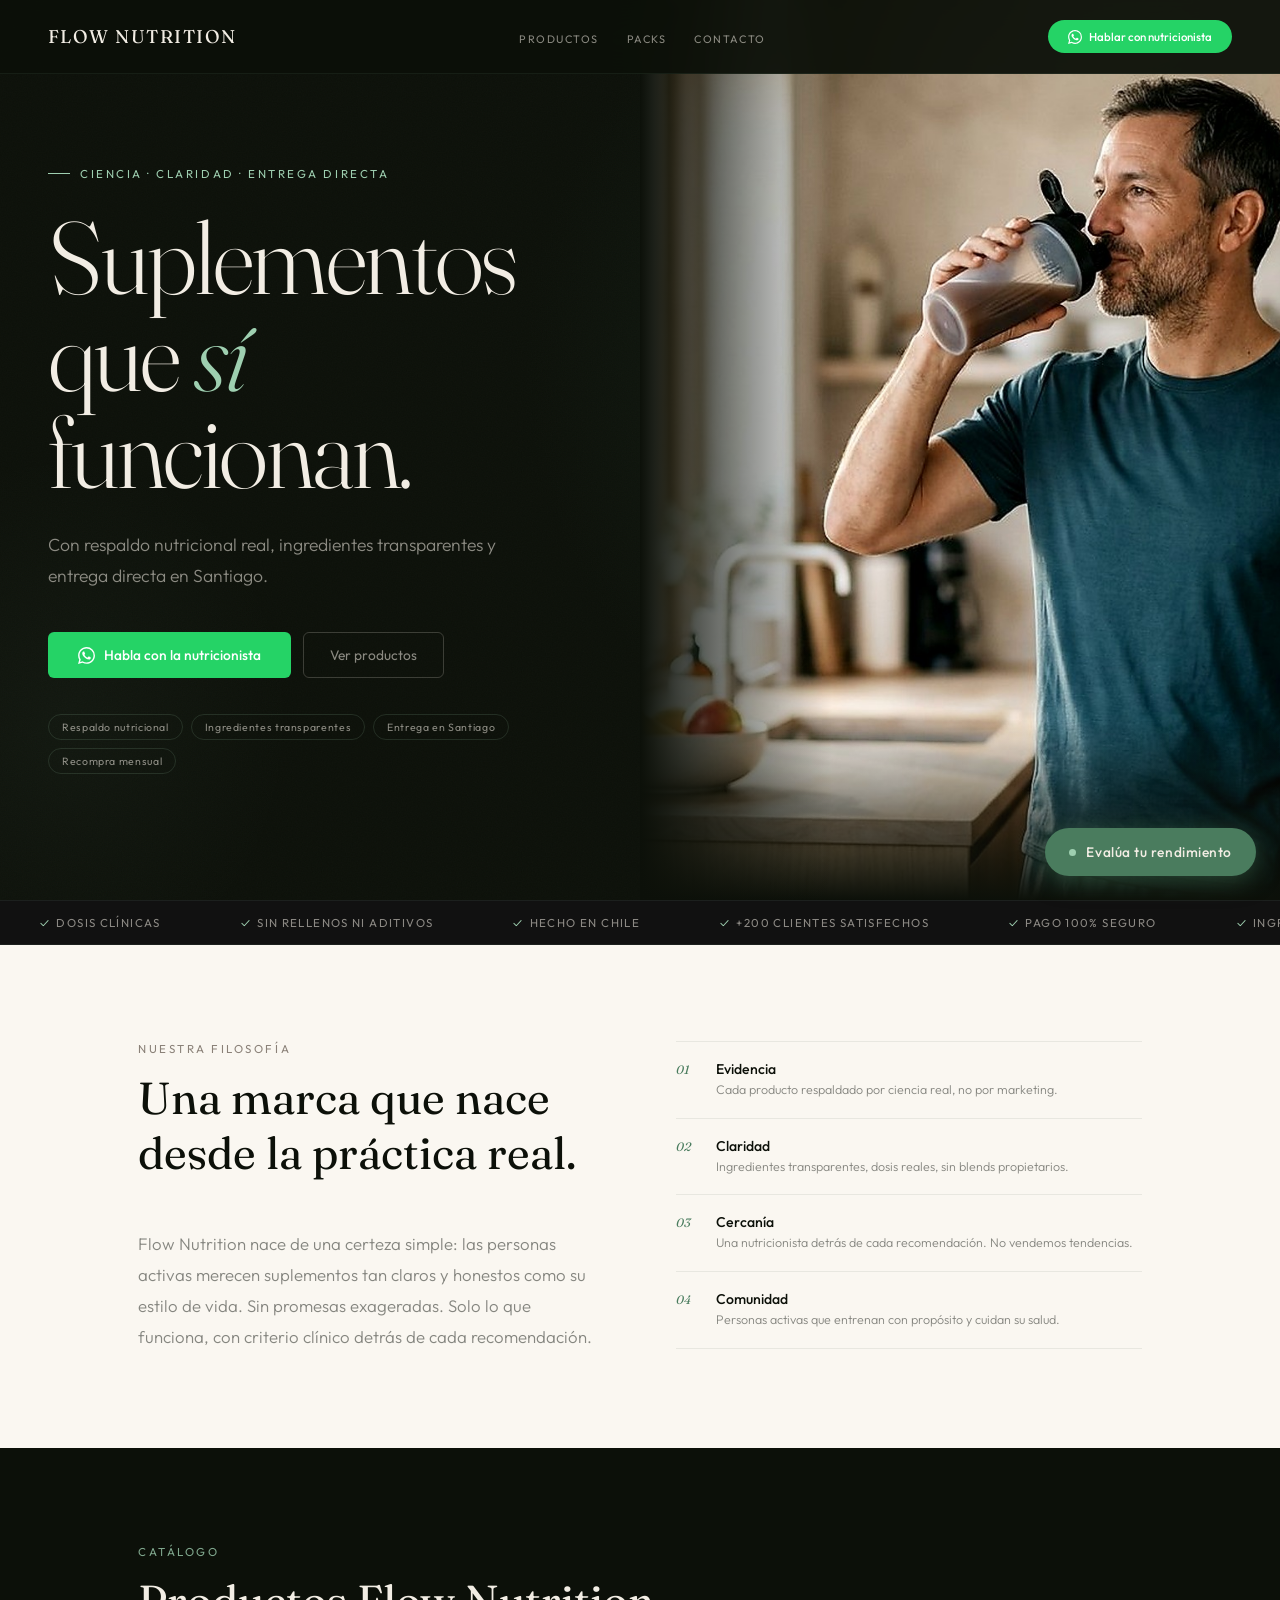
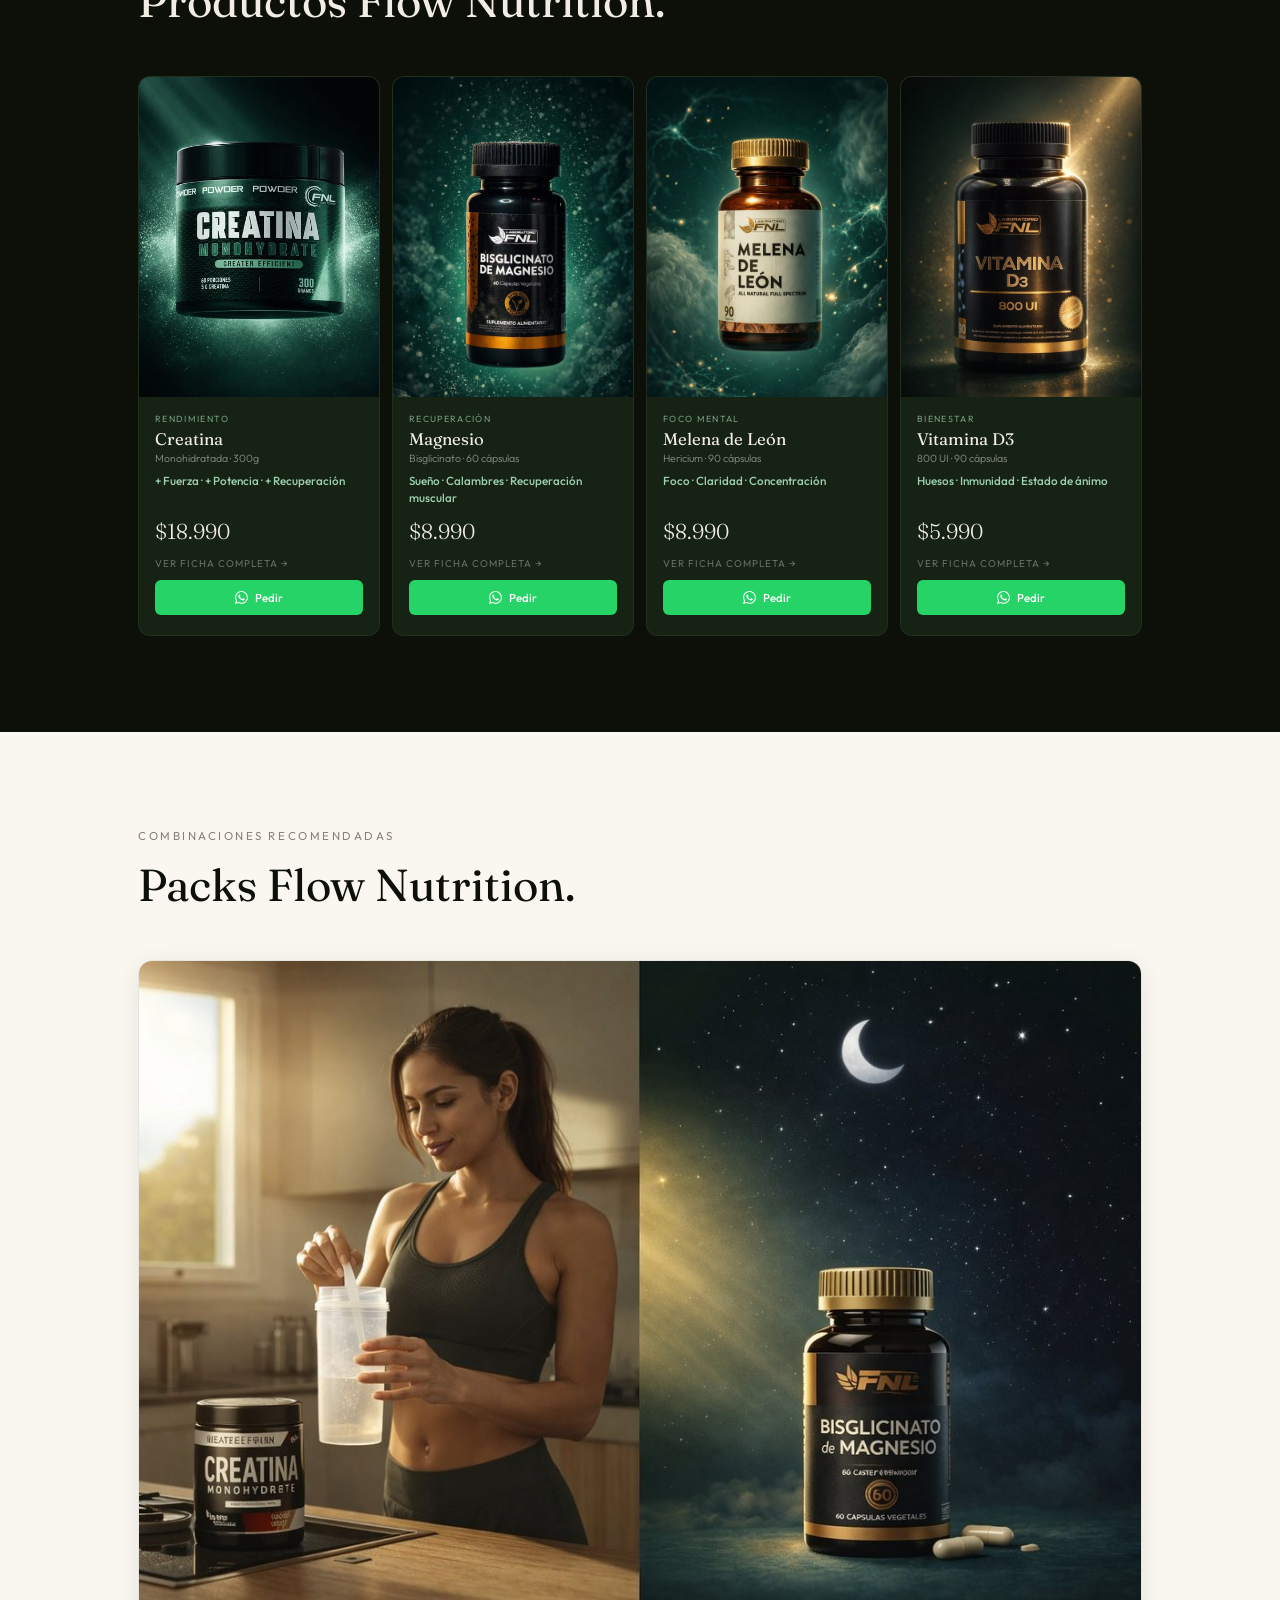
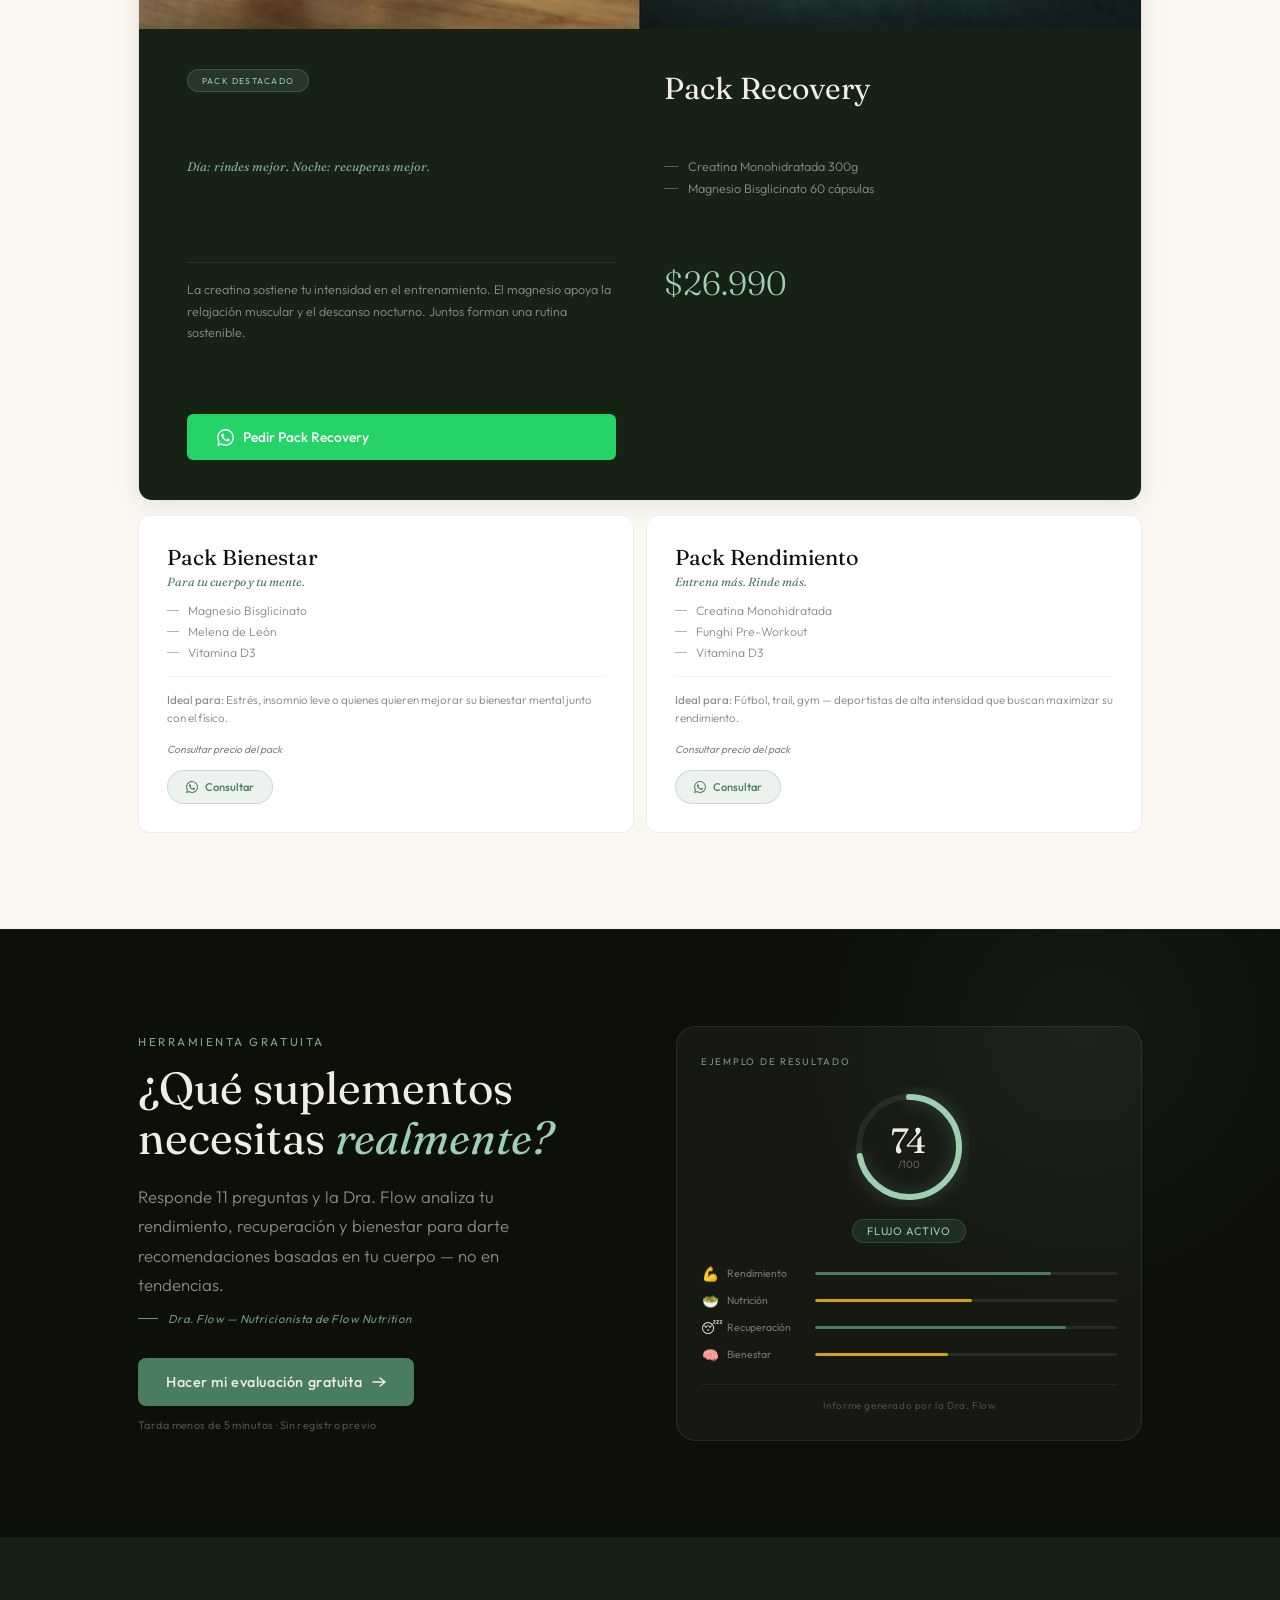
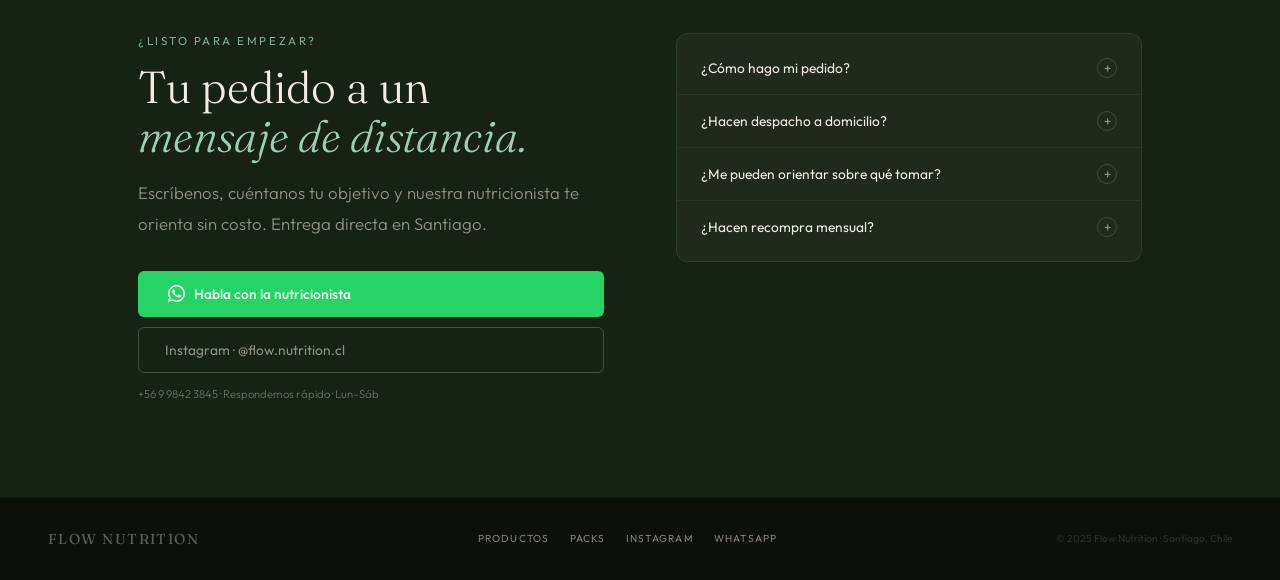
==== commit 90046ef2: "update landing page" ====
--- a/index.html
+++ b/index.html
@@ -1,393 +1,1275 @@
 <!DOCTYPE html>
 <html lang="es">
 <head>
-  <meta charset="UTF-8" />
-  <meta name="viewport" content="width=device-width, initial-scale=1.0" />
-  <title>Flow Nutrition — Suplementos Deportivos</title>
-  <link rel="preconnect" href="https://fonts.googleapis.com" />
-  <link rel="preconnect" href="https://fonts.gstatic.com" crossorigin />
-  <link href="https://fonts.googleapis.com/css2?family=Cormorant+Garamond:ital,wght@0,400;0,500;0,600;1,400;1,500&family=Jost:wght@200;300;400;500&display=swap" rel="stylesheet" />
-  <link rel="stylesheet" href="style.css" />
+<meta charset="UTF-8">
+<meta name="viewport" content="width=device-width, initial-scale=1.0, viewport-fit=cover">
+<title>Flow Nutrition — Suplementos Premium · Santiago</title>
+<meta name="description" content="Suplementos premium con respaldo nutricional. Creatina, magnesio, vitamina D3 y más. Entrega en Santiago.">
+<link rel="preconnect" href="https://fonts.googleapis.com">
+<link href="https://fonts.googleapis.com/css2?family=Fraunces:ital,opsz,wght@0,9..144,300;0,9..144,400;1,9..144,300;1,9..144,400&family=Outfit:wght@300;400;500&display=swap" rel="stylesheet">
+<style>
+
+/* TOKENS */
+:root {
+  --black:  #0c1009;
+  --forest: #162214;
+  --mid:    #1e3325;
+  --sage:   #4a7c5e;
+  --mint:   #9ecfb0;
+  --cream:  #f2ede4;
+  --warm:   #faf7f1;
+  --sand:   #e6dfd3;
+  --stone:  #8a8178;
+  --dim:    rgba(242,237,228,.55);
+  --dimB:   rgba(18,22,15,.5);
+  --wa:     #25D366;
+  --serif:  'Fraunces', Georgia, serif;
+  --sans:   'Outfit', system-ui, sans-serif;
+  --ease:   cubic-bezier(.16,1,.3,1);
+}
+
+/* RESET */
+*, *::before, *::after { box-sizing: border-box; margin: 0; padding: 0; }
+html { scroll-behavior: smooth; -webkit-font-smoothing: antialiased; }
+body { font-family: var(--sans); background: var(--black); color: var(--cream); overflow-x: hidden; }
+img { display: block; max-width: 100%; }
+a { color: inherit; text-decoration: none; }
+
+/* LAYOUT */
+.wrap { width: 100%; max-width: 1100px; margin: 0 auto; padding: 0 48px; }
+@media (max-width: 640px) { .wrap { padding: 0 20px; } }
+
+/* PROGRESS */
+#pb { position: fixed; top: 0; left: 0; height: 2px; width: 0; background: var(--mint); z-index: 999; transition: width .08s linear; }
+
+/* NAV */
+nav {
+  position: fixed; top: 0; left: 0; right: 0; z-index: 500;
+  padding: 20px 48px;
+  display: flex; align-items: center; justify-content: space-between;
+  transition: background .4s, border-color .4s;
+}
+nav.solid { background: rgba(12,16,9,.95); backdrop-filter: blur(20px); border-bottom: 1px solid rgba(158,207,176,.08); }
+nav.pale  { background: rgba(250,247,241,.96); backdrop-filter: blur(20px); border-bottom: 1px solid rgba(0,0,0,.07); }
+
+nav.pale .nav-logo { color: var(--black) !important; }
+.nav-links { display: flex; gap: 28px; list-style: none; }
+.nav-links a { font-size: .68rem; letter-spacing: .14em; text-transform: uppercase; color: var(--dim); transition: color .25s; }
+nav.pale .nav-links a { color: var(--dimB); }
+.nav-links a:hover { color: var(--mint); }
+nav.pale .nav-links a:hover { color: var(--sage); }
+.nav-cta {
+  display: inline-flex; align-items: center; gap: 7px;
+  padding: 9px 20px; background: var(--wa); color: #fff;
+  border-radius: 40px; font-size: .72rem; font-weight: 500;
+  transition: background .25s, transform .2s;
+}
+.nav-cta svg { width: 14px; height: 14px; }
+.nav-cta:hover { background: #1ebe5d; transform: translateY(-1px); }
+@media (max-width: 768px) { nav { padding: 14px 20px; } .nav-links { display: none; } }
+
+/* WA FLOAT */
+
+/* REVEAL */
+.rv { opacity: 0; transform: translateY(22px); transition: opacity .7s var(--ease), transform .7s var(--ease); }
+.rv.in { opacity: 1; transform: none; }
+.rv[data-d="1"] { transition-delay: .08s; }
+.rv[data-d="2"] { transition-delay: .16s; }
+.rv[data-d="3"] { transition-delay: .24s; }
+.rv[data-d="4"] { transition-delay: .32s; }
+
+/* BUTTONS */
+.btn-wa {
+  display: inline-flex; align-items: center; gap: 9px;
+  padding: 14px 30px; background: var(--wa); color: #fff;
+  border-radius: 6px; font-size: .86rem; font-weight: 500;
+  transition: background .25s, transform .2s, box-shadow .25s;
+}
+.btn-wa svg { width: 17px; height: 17px; flex-shrink: 0; }
+.btn-wa:hover { background: #1ebe5d; transform: translateY(-2px); box-shadow: 0 8px 24px rgba(37,211,102,.3); }
+.btn-outline {
+  display: inline-flex; align-items: center; gap: 8px;
+  padding: 13px 26px; border: 1px solid rgba(242,237,228,.2);
+  color: var(--dim); border-radius: 6px; font-size: .86rem;
+  transition: border-color .25s, color .25s;
+}
+.btn-outline:hover { border-color: var(--mint); color: var(--cream); }
+.btn-outline-dark {
+  display: inline-flex; align-items: center; gap: 8px;
+  padding: 13px 26px; border: 1px solid rgba(12,16,9,.15);
+  color: var(--dimB); border-radius: 6px; font-size: .86rem;
+  transition: border-color .25s, color .25s;
+}
+.btn-outline-dark:hover { border-color: var(--sage); color: var(--black); }
+
+/* SEC LABELS */
+.sec-lbl { font-size: .72rem; letter-spacing: .22em; text-transform: uppercase; margin-bottom: 14px; display: block; }
+.sec-lbl.on-dark { color: var(--mint); opacity: .8; }
+.sec-lbl.on-light { color: var(--stone); }
+.sec-h { font-family: var(--serif); font-size: clamp(2rem, 3.5vw, 2.8rem); font-weight: 400; margin-bottom: 48px; }
+.sec-h.on-dark { color: var(--cream); }
+.sec-h.on-light { color: var(--black); }
+
+/* ══════════════════════════════════════
+   HERO
+══════════════════════════════════════ */
+#hero {
+  min-height: 100vh; background: var(--black);
+  display: grid; grid-template-columns: 1fr 1fr;
+  position: relative; overflow: hidden;
+}
+.hero-glow {
+  position: absolute; inset: 0; pointer-events: none;
+  background:
+    radial-gradient(ellipse 60% 80% at 80% 40%, rgba(30,51,37,.5) 0%, transparent 65%),
+    radial-gradient(ellipse 30% 50% at 5% 80%, rgba(158,207,176,.04) 0%, transparent 60%);
+}
+.hero-grain {
+  position: absolute; inset: 0; opacity: .025; pointer-events: none;
+  background-image: url("data:image/svg+xml,%3Csvg xmlns='http://www.w3.org/2000/svg' width='200' height='200'%3E%3Cfilter id='n'%3E%3CfeTurbulence type='fractalNoise' baseFrequency='.8' numOctaves='4' stitchTiles='stitch'/%3E%3C/filter%3E%3Crect width='200' height='200' filter='url(%23n)'/%3E%3C/svg%3E");
+}
+.hero-content {
+  position: relative; z-index: 2;
+  padding: 140px 48px 100px;
+  display: flex; flex-direction: column; justify-content: center;
+}
+.hero-right {
+  position: relative; overflow: hidden;
+}
+.hero-right img {
+  width: 100%; height: 100%;
+  object-fit: cover; object-position: center center;
+  display: block;
+}
+.hero-right::after {
+  content: '';
+  position: absolute; inset: 0;
+  background: linear-gradient(90deg, var(--black) 0%, transparent 30%),
+              linear-gradient(0deg, var(--black) 0%, transparent 20%);
+}
+@media (max-width: 900px) {
+  #hero { grid-template-columns: 1fr; }
+  .hero-right { display: none; }
+}
+.hero-eyebrow {
+  font-size: .72rem; letter-spacing: .22em; text-transform: uppercase;
+  color: var(--mint); margin-bottom: 28px;
+  display: flex; align-items: center; gap: 10px;
+  opacity: 0; animation: fadeUp .8s .2s var(--ease) forwards;
+}
+.hero-eyebrow::before { content: ''; width: 22px; height: 1px; background: var(--mint); }
+h1.hero-h {
+  font-family: var(--serif); font-weight: 300;
+  font-size: clamp(3.8rem, 8vw, 7.5rem);
+  line-height: .95; letter-spacing: -.025em;
+  color: var(--cream); margin-bottom: 28px;
+  opacity: 0; animation: fadeUp 1s .05s var(--ease) forwards;
+}
+h1.hero-h em { font-style: italic; color: var(--mint); }
+.hero-sub {
+  font-size: 1.1rem; font-weight: 300; color: var(--dim);
+  line-height: 1.8; max-width: 480px; margin-bottom: 40px;
+  opacity: 0; animation: fadeUp .8s .28s var(--ease) forwards;
+}
+.hero-actions {
+  display: flex; gap: 12px; flex-wrap: wrap;
+  opacity: 0; animation: fadeUp .8s .4s var(--ease) forwards;
+}
+.hero-chips {
+  display: flex; gap: 8px; flex-wrap: wrap; margin-top: 36px;
+  opacity: 0; animation: fadeUp .8s .52s var(--ease) forwards;
+}
+.chip {
+  font-size: .66rem; letter-spacing: .06em;
+  padding: 5px 13px; border: 1px solid rgba(158,207,176,.15);
+  border-radius: 40px; color: var(--dim);
+}
+@keyframes fadeUp { from { opacity:0; transform:translateY(22px); } to { opacity:1; transform:none; } }
+@media (max-width: 640px) { .hero-content { padding: 120px 20px 80px; } }
+@media (max-width: 900px) { .hero-content { padding: 120px 32px 80px; } }
+
+/* ══════════════════════════════════════
+   TRUST BAR
+══════════════════════════════════════ */
+#trust-bar {
+  background: #111;
+  border-top: 1px solid rgba(158,207,176,.08);
+  border-bottom: 1px solid rgba(158,207,176,.08);
+  padding: 14px 0;
+  overflow: hidden;
+  position: relative;
+}
+.trust-track {
+  display: flex;
+  width: max-content;
+  animation: trustScroll 28s linear infinite;
+  will-change: transform;
+}
+.trust-track:hover { animation-play-state: paused; }
+.trust-item {
+  font-size: .72rem;
+  letter-spacing: .12em;
+  text-transform: uppercase;
+  color: var(--dim);
+  white-space: nowrap;
+  padding: 0 40px;
+}
+.trust-item span { color: var(--mint); margin-right: 6px; }
+@keyframes trustScroll {
+  from { transform: translateX(0); }
+  to   { transform: translateX(-33.333%); }
+}
+
+/* ══════════════════════════════════════
+   FILOSOFIA
+══════════════════════════════════════ */
+#filosofia { background: var(--warm); color: var(--black); padding: 96px 0; }
+.fil-grid { display: grid; grid-template-columns: 1fr 1fr; gap: 72px; align-items: start; }
+.fil-body { font-size: 1.05rem; font-weight: 300; color: var(--dimB); line-height: 1.85; }
+.fil-pillars { display: flex; flex-direction: column; }
+.fil-pillar {
+  display: grid; grid-template-columns: 26px 1fr; gap: 14px;
+  padding: 18px 0; border-bottom: 1px solid rgba(12,16,9,.07);
+  transition: transform .25s;
+}
+.fil-pillar:first-child { border-top: 1px solid rgba(12,16,9,.07); }
+.fil-pillar:hover { transform: translateX(5px); }
+.fil-pn { font-family: var(--serif); font-size: .76rem; font-style: italic; color: var(--sage); padding-top: 2px; }
+.fil-pt { font-size: .88rem; font-weight: 500; color: var(--black); margin-bottom: 3px; }
+.fil-pb { font-size: .78rem; color: var(--dimB); line-height: 1.5; font-weight: 300; }
+@media (max-width: 768px) { .fil-grid { grid-template-columns: 1fr; gap: 48px; } }
+
+/* ══════════════════════════════════════
+   PRODUCTOS
+══════════════════════════════════════ */
+#productos { background: var(--black); padding: 96px 0; }
+.prod-grid {
+  display: grid;
+  grid-template-columns: repeat(4, 1fr);
+  gap: 12px;
+}
+@media (max-width: 900px) { .prod-grid { grid-template-columns: repeat(2, 1fr); } }
+@media (max-width: 480px) { .prod-grid { grid-template-columns: 1fr; } }
+.prod-card {
+  background: var(--forest);
+  border: 1px solid rgba(158,207,176,.08);
+  border-radius: 12px; overflow: hidden;
+  display: flex; flex-direction: column;
+  transition: transform .3s var(--ease), border-color .3s, box-shadow .3s;
+}
+.prod-card:hover { transform: translateY(-5px); border-color: rgba(158,207,176,.2); box-shadow: 0 12px 36px rgba(0,0,0,.35); }
+.prod-img { width: 100%; aspect-ratio: 3/4; object-fit: cover; object-position: center top; display: block; }
+.prod-body { padding: 16px 16px 20px; flex: 1; display: flex; flex-direction: column; }
+.prod-cat { font-size: .56rem; letter-spacing: .15em; text-transform: uppercase; color: var(--mint); opacity: .7; margin-bottom: 5px; }
+.prod-name { font-family: var(--serif); font-size: 1.05rem; font-weight: 400; color: var(--cream); margin-bottom: 2px; }
+.prod-format { font-size: .66rem; color: var(--dim); font-weight: 300; margin-bottom: 8px; }
+.prod-benefit { font-size: .73rem; color: var(--mint); font-weight: 500; line-height: 1.4; margin-bottom: 12px; flex: 1; }
+.prod-price { font-family: var(--serif); font-size: 1.35rem; font-weight: 300; color: var(--cream); margin-bottom: 12px; }
+.prod-btn {
+  display: flex; align-items: center; justify-content: center; gap: 7px;
+  padding: 10px; background: var(--wa); color: #fff;
+  border-radius: 6px; font-size: .72rem; font-weight: 500;
+  transition: background .25s;
+}
+.prod-btn svg { width: 13px; height: 13px; flex-shrink: 0; }
+.prod-btn:hover { background: #1ebe5d; }
+
+/* ══════════════════════════════════════
+   PACKS
+══════════════════════════════════════ */
+#packs { background: var(--warm); padding: 96px 0; }
+
+.pack-featured {
+  display: flex; flex-direction: column;
+  border-radius: 14px; overflow: hidden;
+  border: 1px solid rgba(12,16,9,.08);
+  margin-bottom: 14px;
+  box-shadow: 0 4px 24px rgba(12,16,9,.08);
+}
+.pack-feat-img { position: relative; }
+.pack-feat-img img { width: 100%; height: auto; display: block; }
+.pack-feat-body {
+  background: var(--forest); color: var(--cream);
+  padding: 40px 48px;
+  display: grid; grid-template-columns: 1fr 1fr; gap: 48px; align-items: start;
+}
+.pack-feat-body .pack-price { margin-bottom: 14px; }
+.pack-badge {
+  display: inline-block; font-size: .54rem; letter-spacing: .14em; text-transform: uppercase;
+  background: rgba(158,207,176,.12); color: var(--mint); border: 1px solid rgba(158,207,176,.2);
+  padding: 5px 14px; border-radius: 40px; margin-bottom: 18px; width: fit-content;
+}
+.pack-name { font-family: var(--serif); font-size: 1.9rem; font-weight: 400; color: var(--cream); margin-bottom: 4px; }
+.pack-tagline { font-size: .78rem; font-style: italic; font-family: var(--serif); color: var(--mint); opacity: .8; margin-bottom: 18px; }
+.pack-items { display: flex; flex-direction: column; gap: 7px; margin-bottom: 18px; }
+.pack-item { display: flex; align-items: center; gap: 10px; font-size: .78rem; color: var(--dim); font-weight: 300; }
+.pack-item::before { content: ''; width: 14px; height: 1px; background: var(--mint); opacity: .4; flex-shrink: 0; }
+.pack-desc { font-size: .78rem; color: var(--dim); line-height: 1.75; font-weight: 300; border-top: 1px solid rgba(158,207,176,.1); padding-top: 16px; margin-bottom: 22px; }
+.pack-price { font-family: var(--serif); font-size: 2.1rem; font-weight: 300; color: var(--mint); margin-bottom: 18px; }
+@media (max-width: 768px) { .pack-featured { grid-template-columns: 1fr; } .pack-feat-img { } .pack-feat-body { padding: 32px 22px; } }
+
+.packs-grid { display: grid; grid-template-columns: 1fr 1fr; gap: 12px; }
+@media (max-width: 560px) { .packs-grid { grid-template-columns: 1fr; } }
+.pack-card {
+  background: #fff; border: 1px solid rgba(12,16,9,.07);
+  border-radius: 12px; padding: 28px;
+  transition: transform .3s var(--ease), border-color .3s, box-shadow .3s;
+}
+.pack-card:hover { transform: translateY(-4px); border-color: rgba(74,124,94,.2); box-shadow: 0 10px 32px rgba(12,16,9,.09); }
+.pack-card-name { font-family: var(--serif); font-size: 1.35rem; font-weight: 400; color: var(--black); margin-bottom: 3px; }
+.pack-card-tagline { font-size: .74rem; font-style: italic; font-family: var(--serif); color: var(--sage); margin-bottom: 14px; }
+.pack-card-items { display: flex; flex-direction: column; gap: 6px; margin-bottom: 16px; }
+.pack-card-item { display: flex; align-items: center; gap: 9px; font-size: .76rem; color: var(--dimB); font-weight: 300; }
+.pack-card-item::before { content: ''; width: 12px; height: 1px; background: var(--sage); opacity: .5; flex-shrink: 0; }
+.pack-card-for { font-size: .72rem; color: var(--stone); line-height: 1.55; font-weight: 300; border-top: 1px solid rgba(12,16,9,.06); padding-top: 14px; margin-bottom: 16px; }
+.pack-card-for strong { color: var(--dimB); font-weight: 400; }
+.pack-card-note { font-size: .65rem; color: var(--stone); font-style: italic; margin-bottom: 14px; }
+.pack-card-btn {
+  display: inline-flex; align-items: center; gap: 7px;
+  padding: 9px 18px; background: rgba(74,124,94,.1); border: 1px solid rgba(74,124,94,.2);
+  color: var(--sage); border-radius: 40px; font-size: .7rem; font-weight: 500;
+  transition: background .25s, color .25s;
+}
+.pack-card-btn svg { width: 12px; height: 12px; flex-shrink: 0; }
+.pack-card-btn:hover { background: var(--sage); color: #fff; }
+
+/* ══════════════════════════════════════
+   CONTACTO
+══════════════════════════════════════ */
+#contacto { background: var(--forest); color: var(--cream); padding: 96px 0; }
+.contact-grid { display: grid; grid-template-columns: 1fr 1fr; gap: 72px; align-items: start; }
+.contact-title { font-family: var(--serif); font-size: clamp(2rem, 3.5vw, 2.8rem); font-weight: 300; line-height: 1.1; margin-bottom: 18px; }
+.contact-title em { font-style: italic; color: var(--mint); }
+.contact-sub { font-size: 1.05rem; font-weight: 300; color: var(--dim); line-height: 1.8; margin-bottom: 32px; }
+.contact-actions { display: flex; flex-direction: column; gap: 10px; }
+.contact-note { font-size: .7rem; color: var(--dim); opacity: .7; font-weight: 300; margin-top: 4px; }
+.faq-box { background: rgba(255,255,255,.04); border: 1px solid rgba(158,207,176,.1); border-radius: 12px; padding: 8px 0; }
+.faq-item { border-bottom: 1px solid rgba(158,207,176,.07); }
+.faq-item:last-child { border-bottom: none; }
+.faq-q { display: flex; justify-content: space-between; align-items: center; padding: 16px 24px; cursor: pointer; font-size: .86rem; color: var(--cream); gap: 16px; user-select: none; transition: color .25s; }
+.faq-q:hover { color: var(--mint); }
+.faq-icon { width: 20px; height: 20px; border-radius: 50%; border: 1px solid rgba(158,207,176,.2); display: flex; align-items: center; justify-content: center; flex-shrink: 0; font-size: .85rem; color: var(--dim); transition: transform .3s, background .3s, border-color .3s; }
+.faq-item.open .faq-icon { transform: rotate(45deg); background: var(--sage); border-color: var(--sage); color: #fff; }
+.faq-a { max-height: 0; overflow: hidden; transition: max-height .4s var(--ease); }
+.faq-a-inner { font-size: .82rem; font-weight: 300; color: var(--dim); line-height: 1.75; padding: 0 24px 16px; }
+.faq-item.open .faq-a { max-height: 140px; }
+@media (max-width: 768px) { .contact-grid { grid-template-columns: 1fr; gap: 52px; } }
+
+/* ══════════════════════════════════════
+   FOOTER
+══════════════════════════════════════ */
+footer { background: var(--black); padding: 32px 48px; display: flex; align-items: center; justify-content: space-between; border-top: 1px solid rgba(158,207,176,.06); flex-wrap: wrap; gap: 14px; }
+
+.foot-links { display: flex; gap: 20px; }
+.foot-links a { font-size: .64rem; letter-spacing: .12em; text-transform: uppercase; color: var(--stone); transition: color .25s; }
+.foot-links a:hover { color: var(--mint); }
+.foot-copy { font-size: .64rem; color: rgba(242,237,228,.15); }
+@media (max-width: 600px) { footer { padding: 26px 20px; flex-direction: column; align-items: flex-start; } }
+
+
+/* ═══════════════════════════════════════
+   MOBILE OPTIMIZATIONS (max-width: 768px)
+═══════════════════════════════════════ */
+@media (max-width: 768px) {
+
+  /* NAV */
+  nav { padding: 14px 20px; }
+  nav.solid, nav.pale { padding: 14px 20px; }
+  .nav-logo { font-size: 1rem !important; letter-spacing: .06em !important; }
+  .nav-cta { padding: 8px 16px; font-size: .7rem; }
+  .nav-cta span { display: none; }
+
+
+  /* HERO */
+  #hero { grid-template-columns: 1fr; min-height: 100svh; }
+  .hero-right { display: none; }
+  .hero-content { padding: 100px 20px 72px; }
+  h1.hero-h { font-size: clamp(3rem, 12vw, 4.5rem); line-height: .95; margin-bottom: 20px; }
+  .hero-eyebrow { font-size: .68rem; margin-bottom: 20px; }
+  .hero-sub { font-size: 1rem; margin-bottom: 32px; max-width: 100%; }
+  .hero-actions { flex-direction: column; gap: 10px; }
+  .hero-actions .btn-wa,
+  .hero-actions .btn-outline { width: 100%; justify-content: center; padding: 15px 20px; font-size: .85rem; }
+  .hero-chips { gap: 6px; margin-top: 28px; }
+  .chip { font-size: .62rem; padding: 5px 11px; }
+
+  /* FILOSOFIA */
+  #filosofia { padding: 64px 0; }
+  .fil-grid { grid-template-columns: 1fr; gap: 40px; }
+  .sec-h { font-size: clamp(1.8rem, 7vw, 2.4rem) !important; margin-bottom: 36px; }
+  .fil-body { font-size: .98rem; }
+  .fil-pillar { padding: 16px 0; }
+  .fil-pt { font-size: .85rem; }
+  .fil-pb { font-size: .76rem; }
+
+  /* PRODUCTOS */
+  #productos { padding: 64px 0; }
+  .prod-grid { grid-template-columns: repeat(2, 1fr); gap: 10px; }
+  .prod-body { padding: 14px 14px 18px; }
+  .prod-name { font-size: 1rem; }
+  .prod-format { font-size: .62rem; }
+  .prod-benefit { font-size: .7rem; }
+  .prod-price { font-size: 1.2rem; margin-bottom: 10px; }
+  .prod-btn { padding: 9px 8px; font-size: .68rem; gap: 5px; }
+  .prod-btn svg { width: 12px; height: 12px; }
+
+  /* PACKS */
+  #packs { padding: 64px 0; }
+  .pack-featured { flex-direction: column; }
+  .pack-feat-body {
+    grid-template-columns: 1fr !important;
+    gap: 20px !important;
+    padding: 28px 20px !important;
+  }
+  .pack-name { font-size: 1.6rem; }
+  .pack-price { font-size: 1.8rem; }
+  .pack-feat-body .btn-wa { width: 100%; justify-content: center; }
+  .packs-grid { grid-template-columns: 1fr; gap: 10px; }
+  .pack-card { padding: 24px; }
+  .pack-card-name { font-size: 1.2rem; }
+
+  /* CONTACTO */
+  #contacto { padding: 64px 0; }
+  .contact-grid { grid-template-columns: 1fr; gap: 44px; }
+  .contact-title { font-size: clamp(1.8rem, 7vw, 2.4rem); }
+  .contact-sub { font-size: .98rem; }
+  .contact-actions .btn-wa,
+  .contact-actions .btn-outline { width: 100%; justify-content: center; padding: 14px 20px; }
+  .faq-q { font-size: .84rem; padding: 15px 18px; }
+  .faq-a-inner { padding: 0 18px 14px; font-size: .8rem; }
+
+  /* FOOTER */
+  footer { padding: 24px 20px; flex-direction: column; gap: 16px; align-items: flex-start; }
+  .foot-links { gap: 16px; flex-wrap: wrap; }
+  .foot-links a { font-size: .62rem; }
+  .foot-copy { font-size: .62rem; }
+
+  /* GENERAL */
+  .wrap { padding: 0 20px; }
+  .sec-lbl { font-size: .68rem; }
+}
+
+/* ═══════════════════════════════════════
+   SMALL PHONES (max-width: 400px)
+═══════════════════════════════════════ */
+@media (max-width: 400px) {
+  .prod-grid { grid-template-columns: 1fr; }
+  h1.hero-h { font-size: 2.8rem; }
+  .pack-feat-body { padding: 22px 16px !important; }
+  .hero-content { padding: 90px 16px 64px; }
+}
+
+/* ═══════════════════════════════════════
+   QUIZ SECTION
+═══════════════════════════════════════ */
+#quiz-cta {
+  background: var(--black);
+  padding: 96px 0;
+  position: relative;
+  overflow: hidden;
+  border-top: 1px solid rgba(158,207,176,.07);
+}
+#quiz-cta::before {
+  content: '';
+  position: absolute;
+  width: 600px; height: 600px;
+  background: radial-gradient(ellipse, rgba(74,124,89,.1) 0%, transparent 65%);
+  top: -200px; right: -100px;
+  pointer-events: none;
+}
+.quiz-grid {
+  display: grid;
+  grid-template-columns: 1fr 1fr;
+  gap: 72px;
+  align-items: center;
+}
+.quiz-copy { position: relative; z-index: 1; }
+.quiz-headline {
+  font-family: var(--serif);
+  font-size: clamp(2rem, 3.5vw, 2.9rem);
+  font-weight: 400;
+  line-height: 1.1;
+  color: var(--cream);
+  margin-bottom: 20px;
+}
+.quiz-headline em { font-style: italic; color: var(--mint); }
+.quiz-sub {
+  font-size: 1.05rem;
+  font-weight: 300;
+  color: var(--dim);
+  line-height: 1.75;
+  max-width: 440px;
+  margin-bottom: 12px;
+}
+.quiz-dra {
+  display: flex;
+  align-items: center;
+  gap: 10px;
+  margin-bottom: 32px;
+  opacity: .7;
+}
+.quiz-dra-line {
+  width: 20px; height: 1px;
+  background: var(--mint);
+}
+.quiz-dra span {
+  font-size: .72rem;
+  font-style: italic;
+  color: var(--mint);
+  letter-spacing: .04em;
+}
+.btn-quiz {
+  display: inline-flex;
+  align-items: center;
+  gap: 10px;
+  background: var(--sage);
+  color: var(--cream);
+  border: none;
+  border-radius: 8px;
+  padding: 15px 28px;
+  font-family: var(--sans);
+  font-size: .9rem;
+  font-weight: 500;
+  letter-spacing: .04em;
+  cursor: pointer;
+  transition: background .2s, transform .15s, box-shadow .2s;
+  text-decoration: none;
+}
+.btn-quiz:hover {
+  background: #5a9469;
+  transform: translateY(-2px);
+  box-shadow: 0 8px 24px rgba(74,124,89,.35);
+}
+.quiz-note {
+  font-size: .68rem;
+  color: rgba(242,237,228,.3);
+  margin-top: 12px;
+  letter-spacing: .04em;
+}
+
+/* Preview card */
+.quiz-preview {
+  background: rgba(255,255,255,.04);
+  border: 1px solid rgba(158,207,176,.1);
+  border-radius: 20px;
+  padding: 28px 24px;
+  position: relative;
+  z-index: 1;
+}
+.qp-eyebrow {
+  font-size: .6rem;
+  letter-spacing: .18em;
+  text-transform: uppercase;
+  color: var(--mint);
+  opacity: .7;
+  margin-bottom: 20px;
+}
+.qp-circle-wrap {
+  display: flex;
+  justify-content: center;
+  position: relative;
+  margin-bottom: 12px;
+}
+.qp-score-overlay {
+  position: absolute;
+  top: 50%; left: 50%;
+  transform: translate(-50%, -50%);
+  text-align: center;
+}
+.qp-num {
+  font-family: var(--serif);
+  font-size: 2.2rem;
+  font-weight: 400;
+  color: var(--cream);
+  line-height: 1;
+}
+.qp-max { font-size: .65rem; color: rgba(242,237,228,.35); }
+.qp-badge {
+  text-align: center;
+  margin-bottom: 22px;
+}
+.qp-badge span {
+  display: inline-block;
+  background: rgba(74,124,89,.2);
+  border: 1px solid rgba(74,124,89,.4);
+  border-radius: 20px;
+  padding: 4px 14px;
+  font-size: .68rem;
+  color: var(--mint);
+  letter-spacing: .08em;
+  text-transform: uppercase;
+}
+.qp-bars { display: flex; flex-direction: column; gap: 9px; margin-bottom: 20px; }
+.qp-bar-row { display: flex; align-items: center; gap: 8px; }
+.qp-bar-icon { font-size: .85rem; width: 18px; text-align: center; flex-shrink: 0; }
+.qp-bar-name { font-size: .65rem; color: rgba(242,237,228,.45); width: 80px; flex-shrink: 0; }
+.qp-track {
+  flex: 1;
+  height: 3px;
+  background: rgba(255,255,255,.08);
+  border-radius: 2px;
+  overflow: hidden;
+}
+.qp-fill { height: 100%; border-radius: 2px; }
+.qp-footer {
+  text-align: center;
+  font-size: .62rem;
+  color: rgba(242,237,228,.25);
+  letter-spacing: .06em;
+  border-top: 1px solid rgba(242,237,228,.06);
+  padding-top: 14px;
+}
+
+@media (max-width: 768px) {
+  .quiz-grid { grid-template-columns: 1fr; gap: 40px; }
+  .quiz-preview { display: none; }
+  #quiz-cta { padding: 72px 0; }
+}
+
+/* Floating action button */
+.quiz-fab {
+  position: fixed;
+  bottom: 24px;
+  right: 24px;
+  z-index: 400;
+  background: var(--sage);
+  color: var(--cream);
+  border: none;
+  border-radius: 50px;
+  padding: 15px 24px;
+  font-family: var(--sans);
+  font-size: .86rem;
+  font-weight: 500;
+  letter-spacing: .04em;
+  cursor: pointer;
+  display: flex;
+  align-items: center;
+  gap: 10px;
+  box-shadow: 0 4px 24px rgba(74,124,89,.5);
+  transition: transform .2s, box-shadow .2s, opacity .35s;
+  text-decoration: none;
+}
+.quiz-fab:hover {
+  transform: translateY(-2px);
+  box-shadow: 0 10px 32px rgba(74,124,89,.6);
+}
+.quiz-fab.hidden {
+  opacity: 0;
+  pointer-events: none;
+  transform: translateY(10px);
+}
+.fab-dot {
+  width: 7px; height: 7px;
+  background: var(--mint);
+  border-radius: 50%;
+  flex-shrink: 0;
+  animation: fabPulse 2.2s ease-in-out infinite;
+}
+@keyframes fabPulse {
+  0%, 100% { opacity: 1; transform: scale(1); }
+  50% { opacity: .4; transform: scale(1.5); }
+}
+@media (max-width: 480px) {
+  .quiz-fab span.fab-txt { display: none; }
+  .quiz-fab { padding: 15px 17px; border-radius: 50%; }
+}
+
+
+/* ═══════════════════════════════════════
+   PRODUCT MODAL
+═══════════════════════════════════════ */
+.prod-more {
+  background: none; border: none;
+  color: rgba(242,237,228,.38);
+  font-family: var(--sans); font-size: .62rem;
+  letter-spacing: .1em; text-transform: uppercase;
+  cursor: pointer; padding: 0 0 10px;
+  transition: color .2s; text-align: left; display: block;
+}
+.prod-more::after { content: ' →'; }
+.prod-more:hover { color: var(--mint); }
+.modal-overlay {
+  position: fixed; inset: 0;
+  background: rgba(5,10,6,.82);
+  backdrop-filter: blur(6px); -webkit-backdrop-filter: blur(6px);
+  z-index: 2000; display: flex;
+  align-items: flex-end; justify-content: center;
+  opacity: 0; pointer-events: none; transition: opacity .3s ease;
+}
+.modal-overlay.open { opacity: 1; pointer-events: all; }
+.modal-sheet {
+  background: var(--forest);
+  border: 1px solid rgba(158,207,176,.1);
+  border-radius: 20px 20px 0 0;
+  width: 100%; max-width: 620px; max-height: 88vh;
+  overflow-y: auto; padding: 0 0 56px;
+  transform: translateY(100%);
+  transition: transform .38s cubic-bezier(.16,1,.3,1);
+}
+.modal-overlay.open .modal-sheet { transform: translateY(0); }
+@media (min-width: 640px) {
+  .modal-overlay { align-items: center; }
+  .modal-sheet { border-radius: 20px; max-height: 86vh; }
+}
+.modal-handle { display: flex; justify-content: center; padding: 14px 0 0; }
+.modal-handle::before { content: ''; width: 36px; height: 3px; background: rgba(242,237,228,.15); border-radius: 2px; }
+.modal-header { padding: 18px 28px 16px; border-bottom: 1px solid rgba(158,207,176,.08); display: flex; align-items: flex-start; justify-content: space-between; gap: 16px; }
+.modal-close { background: rgba(255,255,255,.06); border: none; color: var(--dim); width: 32px; height: 32px; border-radius: 50%; cursor: pointer; font-size: 1.1rem; display: flex; align-items: center; justify-content: center; flex-shrink: 0; transition: background .2s, color .2s; }
+.modal-close:hover { background: rgba(255,255,255,.12); color: var(--cream); }
+.modal-cat { font-size: .6rem; letter-spacing: .18em; text-transform: uppercase; color: var(--mint); opacity: .8; margin-bottom: 5px; }
+.modal-name { font-family: var(--serif); font-size: 1.9rem; font-weight: 400; color: var(--cream); line-height: 1.1; margin-bottom: 3px; }
+.modal-format { font-size: .72rem; color: var(--dim); font-weight: 300; }
+.modal-body { padding: 22px 28px; }
+.modal-section { margin-bottom: 26px; }
+.modal-section:last-child { margin-bottom: 0; }
+.modal-section-title { font-size: .62rem; letter-spacing: .16em; text-transform: uppercase; color: var(--mint); opacity: .7; margin-bottom: 11px; font-weight: 500; display: flex; align-items: center; gap: 8px; }
+.modal-section-title::after { content: ''; flex: 1; height: 1px; background: rgba(158,207,176,.1); }
+.modal-desc { font-size: .88rem; font-weight: 300; color: rgba(242,237,228,.72); line-height: 1.8; }
+.modal-list { list-style: none; display: flex; flex-direction: column; gap: 8px; }
+.modal-list li { font-size: .84rem; font-weight: 300; color: rgba(242,237,228,.72); padding-left: 18px; position: relative; line-height: 1.6; }
+.modal-list li::before { content: '—'; position: absolute; left: 0; color: var(--mint); opacity: .6; }
+.modal-list.warn li::before { color: #D4A017; }
+.modal-uso { background: rgba(74,124,89,.08); border-left: 2px solid rgba(74,124,89,.4); border-radius: 0 8px 8px 0; padding: 13px 16px; font-size: .84rem; font-weight: 300; color: rgba(242,237,228,.72); line-height: 1.75; }
+.modal-uso strong { color: var(--mint); font-weight: 500; }
+
+</style>
 </head>
 <body>
 
-  <!-- PROGRESS BAR -->
-  <div id="pb"></div>
-
-  <!-- NAV -->
-  <nav class="nav" id="nav">
-    <a href="#" class="nav__logo">Flow <span>Nutrition</span></a>
-    <ul class="nav__links">
-      <li><a href="#productos">Productos</a></li>
-      <li><a href="#packs">Packs</a></li>
-      <li><a href="#beneficios">¿Por qué Flow?</a></li>
-      <li><a href="#contacto">Contacto</a></li>
-    </ul>
-    <a href="https://wa.me/56998423845?text=Hola!%20Me%20gustar%C3%ADa%20consultar%20con%20la%20nutricionista%20sobre%20qu%C3%A9%20suplementos%20tomar" target="_blank" rel="noopener" class="btn btn--outline">Consulta gratuita</a>
-    <button class="nav__burger" aria-label="Menú">
-      <span></span><span></span><span></span>
-    </button>
-  </nav>
-
-  <!-- HERO -->
-  <section class="hero" id="inicio">
-    <div class="hero__content">
-      <p class="hero__eyebrow">Suplementación — Santiago, Chile</p>
-      <h1 class="hero__title">Ingredientes<br />que <em>funcionan</em>.</h1>
-      <p class="hero__desc">
-        Fórmulas limpias. Dosis efectivas. Sin rellenos. Cada producto está respaldado por evidencia y formulado para rendir.
-      </p>
-      <div class="hero__ctas">
-        <a href="https://wa.me/56998423845?text=Hola!%20Me%20gustar%C3%ADa%20consultar%20con%20la%20nutricionista%20sobre%20qu%C3%A9%20suplementos%20tomar" target="_blank" rel="noopener" class="btn btn--primary">Hablar con la nutricionista</a>
-        <a href="#productos" class="btn btn--ghost">Ver productos</a>
-      </div>
+<div id="pb"></div>
+
+
+<nav id="nav">
+  <a href="#hero" class="nav-logo" style="font-family:var(--serif);font-size:1.15rem;font-weight:400;letter-spacing:.08em;color:var(--cream);transition:color .4s;text-decoration:none;">FLOW NUTRITION</a>
+  <ul class="nav-links">
+    <li><a href="#productos">Productos</a></li>
+    <li><a href="#packs">Packs</a></li>
+    <li><a href="#contacto">Contacto</a></li>
+  </ul>
+  <a class="nav-cta" href="https://wa.me/56963603790?text=Hola%2C%20me%20gustar%C3%ADa%20hablar%20con%20la%20nutricionista" target="_blank" rel="noopener">
+    <svg xmlns="http://www.w3.org/2000/svg" viewBox="0 0 24 24" fill="currentColor"><path d="M17.472 14.382c-.297-.149-1.758-.867-2.03-.967-.273-.099-.471-.148-.67.15-.197.297-.767.966-.94 1.164-.173.199-.347.223-.644.075-.297-.15-1.255-.463-2.39-1.475-.883-.788-1.48-1.761-1.653-2.059-.173-.297-.018-.458.13-.606.134-.133.298-.347.446-.52.149-.174.198-.298.298-.497.099-.198.05-.371-.025-.52-.075-.149-.669-1.612-.916-2.207-.242-.579-.487-.5-.669-.51-.173-.008-.371-.01-.57-.01-.198 0-.52.074-.792.372-.272.297-1.04 1.016-1.04 2.479 0 1.462 1.065 2.875 1.213 3.074.149.198 2.096 3.2 5.077 4.487.709.306 1.262.489 1.694.625.712.227 1.36.195 1.871.118.571-.085 1.758-.719 2.006-1.413.248-.694.248-1.289.173-1.413-.074-.124-.272-.198-.57-.347m-5.421 7.403h-.004a9.87 9.87 0 01-5.031-1.378l-.361-.214-3.741.982.998-3.648-.235-.374a9.86 9.86 0 01-1.51-5.26c.001-5.45 4.436-9.884 9.888-9.884 2.64 0 5.122 1.03 6.988 2.898a9.825 9.825 0 012.893 6.994c-.003 5.45-4.437 9.884-9.885 9.884m8.413-18.297A11.815 11.815 0 0012.05 0C5.495 0 .16 5.335.157 11.892c0 2.096.547 4.142 1.588 5.945L.057 24l6.305-1.654a11.882 11.882 0 005.683 1.448h.005c6.554 0 11.89-5.335 11.893-11.893a11.821 11.821 0 00-3.48-8.413z"/></svg> <span>Hablar con nutricionista</span>
+  </a>
+</nav>
+
+<!-- HERO -->
+<section id="hero" data-nav="dark">
+  <div class="hero-glow"></div>
+  <div class="hero-grain"></div>
+  <div class="hero-content">
+    <div class="hero-eyebrow">Ciencia · Claridad · Entrega directa</div>
+    <h1 class="hero-h">
+      Suplementos<br>que <em>sí</em><br>funcionan.
+    </h1>
+    <p class="hero-sub">Con respaldo nutricional real, ingredientes transparentes y entrega directa en Santiago.</p>
+    <div class="hero-actions">
+      <a class="btn-wa" href="https://wa.me/56963603790?text=Hola%2C%20me%20gustar%C3%ADa%20recibir%20una%20recomendaci%C3%B3n%20personalizada%20de%20suplementos" target="_blank" rel="noopener">
+        <svg xmlns="http://www.w3.org/2000/svg" viewBox="0 0 24 24" fill="currentColor"><path d="M17.472 14.382c-.297-.149-1.758-.867-2.03-.967-.273-.099-.471-.148-.67.15-.197.297-.767.966-.94 1.164-.173.199-.347.223-.644.075-.297-.15-1.255-.463-2.39-1.475-.883-.788-1.48-1.761-1.653-2.059-.173-.297-.018-.458.13-.606.134-.133.298-.347.446-.52.149-.174.198-.298.298-.497.099-.198.05-.371-.025-.52-.075-.149-.669-1.612-.916-2.207-.242-.579-.487-.5-.669-.51-.173-.008-.371-.01-.57-.01-.198 0-.52.074-.792.372-.272.297-1.04 1.016-1.04 2.479 0 1.462 1.065 2.875 1.213 3.074.149.198 2.096 3.2 5.077 4.487.709.306 1.262.489 1.694.625.712.227 1.36.195 1.871.118.571-.085 1.758-.719 2.006-1.413.248-.694.248-1.289.173-1.413-.074-.124-.272-.198-.57-.347m-5.421 7.403h-.004a9.87 9.87 0 01-5.031-1.378l-.361-.214-3.741.982.998-3.648-.235-.374a9.86 9.86 0 01-1.51-5.26c.001-5.45 4.436-9.884 9.888-9.884 2.64 0 5.122 1.03 6.988 2.898a9.825 9.825 0 012.893 6.994c-.003 5.45-4.437 9.884-9.885 9.884m8.413-18.297A11.815 11.815 0 0012.05 0C5.495 0 .16 5.335.157 11.892c0 2.096.547 4.142 1.588 5.945L.057 24l6.305-1.654a11.882 11.882 0 005.683 1.448h.005c6.554 0 11.89-5.335 11.893-11.893a11.821 11.821 0 00-3.48-8.413z"/></svg> Habla con la nutricionista
+      </a>
+      <a class="btn-outline" href="#productos">Ver productos</a>
     </div>
-    <div class="hero__visual">
-      <div class="hero__circle">
-        <img src="images/lifestyle-estudio.jpg" alt="Persona enfocada estudiando con suplementos Flow Nutrition" class="hero__lifestyle-img" />
-      </div>
-      <div class="hero__badge">
-        <span class="hero__badge-num">5</span>
-        <span class="hero__badge-text">Productos</span>
-      </div>
-    </div>
-  </section>
-
-  <!-- STRIP -->
-  <div class="strip">
-    <div class="strip__inner">
-      <span>Dosis clínicas</span>
-      <span class="strip__dot">·</span>
-      <span>Sin rellenos</span>
-      <span class="strip__dot">·</span>
-      <span>Etiqueta transparente</span>
-      <span class="strip__dot">·</span>
-      <span>Delivery en Santiago</span>
-      <span class="strip__dot">·</span>
-      <span>@flow.nutrition.cl</span>
+    <div class="hero-chips">
+      <span class="chip">Respaldo nutricional</span>
+      <span class="chip">Ingredientes transparentes</span>
+      <span class="chip">Entrega en Santiago</span>
+      <span class="chip">Recompra mensual</span>
     </div>
   </div>
-
-  <!-- PRODUCTOS -->
-  <section class="productos" id="productos">
-    <div class="container">
-      <div class="section-header">
-        <p class="section-eyebrow">Línea completa</p>
-        <h2 class="section-title">Nuestros productos</h2>
-        <p class="section-desc">Cada fórmula diseñada para un objetivo concreto. Sin compromisos en ingredientes ni en dosis.</p>
-      </div>
-      <div class="productos__grid">
-
-        <div class="card" data-product="creatina">
-          <div class="card__img-wrap card__img-wrap--1">
-            <img src="images/creatina-fnl.jpg" alt="Creatina Monohydrate FNL" class="card__img" />
-          </div>
-          <div class="card__body">
-            <p class="card__tag">Fuerza · Rendimiento</p>
-            <h3 class="card__name">Creatina FNL</h3>
-            <p class="card__desc">No es solo para el gym. La creatina mejora tu fuerza, tu potencia y — lo que pocos saben — también tu rendimiento mental.</p>
-            <p class="card__price">$18.990</p>
-            <div class="card__footer">
-              <button class="btn btn--ghost btn--sm card__ver-mas">Ver más</button>
-              <a href="https://wa.me/56998423845?text=Hola!%20Quiero%20pedir%20Creatina%20FNL" target="_blank" rel="noopener" class="btn btn--primary btn--sm">Pedir</a>
-            </div>
-          </div>
-        </div>
-
-        <div class="card card--featured" data-product="probase">
-          <div class="card__badge-featured">Vegano</div>
-          <div class="card__img-wrap card__img-wrap--2">
-            <div class="card__img-icon">🌱</div>
-          </div>
-          <div class="card__body">
-            <p class="card__tag">Proteína vegana</p>
-            <h3 class="card__name">ProBASE</h3>
-            <p class="card__desc">Proteína vegetal que sí rinde. Perfil de aminoácidos completo, sin lactosa ni saborizantes artificiales.</p>
-            <div class="card__footer">
-              <button class="btn btn--ghost btn--sm card__ver-mas">Ver más</button>
-              <a href="https://wa.me/56998423845?text=Hola!%20Quiero%20pedir%20ProBASE" target="_blank" rel="noopener" class="btn btn--primary btn--sm">Pedir</a>
-            </div>
-          </div>
-        </div>
-
-        <div class="card" data-product="magnesio">
-          <div class="card__img-wrap card__img-wrap--4">
-            <img src="images/magnesio-bisglicinato.jpg" alt="Magnesio Bisglicinato FNL — 60 Cápsulas Vegetales" class="card__img" />
-          </div>
-          <div class="card__body">
-            <p class="card__tag">Recuperación · Sueño</p>
-            <h3 class="card__name">Magnesio Bisglicinato</h3>
-            <p class="card__desc">¿Calambres, mal sueño o cansancio constante? El bisglicinato es la forma de magnesio que tu cuerpo absorbe de verdad.</p>
-            <p class="card__price">$8.990</p>
-            <div class="card__footer">
-              <button class="btn btn--ghost btn--sm card__ver-mas">Ver más</button>
-              <a href="https://wa.me/56998423845?text=Hola!%20Quiero%20pedir%20Magnesio%20Bisglicinato" target="_blank" rel="noopener" class="btn btn--primary btn--sm">Pedir</a>
-            </div>
-          </div>
-        </div>
-
-        <div class="card" data-product="vitamina">
-          <div class="card__img-wrap card__img-wrap--5">
-            <img src="images/vitamina-d3.jpg" alt="Vitamina D3 FNL — 90 Cápsulas" class="card__img" />
-          </div>
-          <div class="card__body">
-            <p class="card__tag">Vitaminas · Inmunidad</p>
-            <h3 class="card__name">Vitamina D3</h3>
-            <p class="card__desc">El déficit que casi nadie detecta. Base silenciosa para tu inmunidad, tus huesos y tu estado de ánimo.</p>
-            <p class="card__price">$5.990</p>
-            <div class="card__footer">
-              <button class="btn btn--ghost btn--sm card__ver-mas">Ver más</button>
-              <a href="https://wa.me/56998423845?text=Hola!%20Quiero%20pedir%20Vitamina%20D3" target="_blank" rel="noopener" class="btn btn--primary btn--sm">Pedir</a>
-            </div>
-          </div>
-        </div>
-
-        <div class="card" data-product="melena">
-          <div class="card__img-wrap card__img-wrap--6">
-            <img src="images/melena-de-leon.jpg" alt="Melena de León FNL — 90 Cápsulas" class="card__img" />
-          </div>
-          <div class="card__body">
-            <p class="card__tag">Adaptógeno · Nootropic</p>
-            <h3 class="card__name">Melena de León</h3>
-            <p class="card__desc">El hongo que la ciencia estudia por su impacto en el cerebro. Foco, memoria y claridad mental — sin estimulantes.</p>
-            <p class="card__price">$8.990</p>
-            <div class="card__footer">
-              <button class="btn btn--ghost btn--sm card__ver-mas">Ver más</button>
-              <a href="https://wa.me/56998423845?text=Hola!%20Quiero%20pedir%20Melena%20de%20Le%C3%B3n" target="_blank" rel="noopener" class="btn btn--primary btn--sm">Pedir</a>
-            </div>
-          </div>
-        </div>
-
-      </div>
-    </div>
-  </section>
-
-  <!-- PACKS -->
-  <section class="packs" id="packs">
-    <div class="container">
-      <div class="section-header">
-        <p class="section-eyebrow">Combinaciones recomendadas</p>
-        <h2 class="section-title">Packs Flow Nutrition</h2>
-        <p class="section-desc">Fórmulas pensadas para potenciarse mutuamente. Mejor resultado, precio especial.</p>
-      </div>
-
-      <div class="pack-featured">
-        <div class="pack-featured__img">
-          <img src="images/pack-recovery.jpg" alt="Pack Recovery — Creatina + Magnesio Bisglicinato" />
-        </div>
-        <div class="pack-featured__body">
-          <span class="pack-badge">Pack destacado</span>
-          <h3 class="pack-name">Pack Recovery</h3>
-          <p class="pack-tagline">Día: rindes mejor. Noche: recuperas mejor.</p>
-          <ul class="pack-items">
-            <li>Creatina Monohidratada 300g</li>
-            <li>Magnesio Bisglicinato 60 cápsulas</li>
-          </ul>
-          <p class="pack-desc">La creatina sostiene tu intensidad en el entrenamiento. El magnesio apoya la relajación muscular y el descanso nocturno. Juntos forman una rutina sostenible.</p>
-          <div class="pack-price">$26.990</div>
-          <a href="https://wa.me/56998423845?text=Hola!%20Quiero%20pedir%20el%20Pack%20Recovery%20%E2%80%94%20Creatina%20%2B%20Magnesio%20%E2%80%94%20%2426.990" target="_blank" rel="noopener" class="btn btn--primary">Pedir Pack Recovery</a>
-        </div>
-      </div>
-
-      <div class="packs__grid">
-        <div class="pack-card">
-          <h4 class="pack-card__name">Pack Bienestar</h4>
-          <p class="pack-card__tagline">Para tu cuerpo y tu mente.</p>
-          <ul class="pack-card__items">
-            <li>Magnesio Bisglicinato</li>
-            <li>Melena de León</li>
-            <li>Vitamina D3</li>
-          </ul>
-          <p class="pack-card__for"><strong>Ideal para:</strong> Estrés, insomnio leve o quienes quieren mejorar su bienestar mental junto con el físico.</p>
-          <a href="https://wa.me/56998423845?text=Hola!%20Quiero%20consultar%20el%20Pack%20Bienestar%20%E2%80%94%20Magnesio%20%2B%20Melena%20de%20Le%C3%B3n%20%2B%20Vitamina%20D3" target="_blank" rel="noopener" class="btn btn--outline btn--sm">Consultar</a>
-        </div>
-        <div class="pack-card">
-          <h4 class="pack-card__name">Pack Rendimiento</h4>
-          <p class="pack-card__tagline">Entrena más. Rinde más.</p>
-          <ul class="pack-card__items">
-            <li>Creatina Monohidratada</li>
-            <li>Funghi Pre-Workout</li>
-            <li>Vitamina D3</li>
-          </ul>
-          <p class="pack-card__for"><strong>Ideal para:</strong> Fútbol, trail, gym — deportistas de alta intensidad que buscan maximizar su rendimiento.</p>
-          <a href="https://wa.me/56998423845?text=Hola!%20Quiero%20consultar%20el%20Pack%20Rendimiento%20%E2%80%94%20Creatina%20%2B%20Funghi%20%2B%20Vitamina%20D3" target="_blank" rel="noopener" class="btn btn--outline btn--sm">Consultar</a>
-        </div>
-      </div>
-    </div>
-  </section>
-
-  <!-- BENEFICIOS -->
-  <section class="beneficios" id="beneficios">
-    <div class="container">
-      <div class="beneficios__inner">
-        <div class="beneficios__left">
-          <p class="section-eyebrow section-eyebrow--light">¿Por qué Flow?</p>
-          <h2 class="section-title section-title--light">Una nutricionista<br />detrás de cada<br /><em>recomendación.</em></h2>
-          <p class="section-desc section-desc--light">
-            No vendemos suplementos al azar. Cada cliente puede consultar directamente con nuestra nutricionista para saber qué tomar, cuándo y por qué — sin costo adicional.
-          </p>
-          <a href="https://wa.me/56998423845?text=Hola!%20Me%20gustar%C3%ADa%20consultar%20con%20la%20nutricionista%20sobre%20suplementaci%C3%B3n" target="_blank" rel="noopener" class="btn btn--cream">Hablar con la nutricionista</a>
-        </div>
-        <div class="beneficios__right">
-          <div class="benefit-item">
-            <div class="benefit-icon">✦</div>
-            <div>
-              <h4>Orientación personalizada, gratis</h4>
-              <p>Antes de comprar, nuestra nutricionista te orienta según tu objetivo, tu rutina y tu estilo de vida. Sin compromiso.</p>
-            </div>
-          </div>
-          <div class="benefit-item">
-            <div class="benefit-icon">✦</div>
-            <div>
-              <h4>Dosis clínicas reales</h4>
-              <p>Cada ingrediente en la cantidad que la evidencia señala como efectiva. No cantidades de marketing.</p>
-            </div>
-          </div>
-          <div class="benefit-item">
-            <div class="benefit-icon">✦</div>
-            <div>
-              <h4>Etiqueta transparente</h4>
-              <p>Sin fórmulas propietarias. Sabes exactamente qué consumes, en qué cantidad y por qué está ahí.</p>
-            </div>
-          </div>
-          <div class="benefit-item">
-            <div class="benefit-icon">✦</div>
-            <div>
-              <h4>Sin ingredientes innecesarios</h4>
-              <p>Sin colorantes, sin saborizantes artificiales, sin rellenos. Solo lo que necesitas.</p>
-            </div>
-          </div>
-        </div>
-      </div>
-    </div>
-  </section>
-
-  <!-- CONTACTO -->
-  <section class="contacto" id="contacto">
-    <div class="container">
-      <div class="contacto__inner">
-        <div class="contacto__info">
-          <p class="section-eyebrow">Consulta gratuita</p>
-          <h2 class="section-title">¿No sabes<br />por dónde<br /><em>empezar?</em></h2>
-          <p class="section-desc">Escríbenos y nuestra nutricionista te arma un stack personalizado según tu objetivo, sin costo y sin compromiso. Es parte de lo que nos diferencia.</p>
-          <div class="contacto__details">
-            <div class="contact-row">
-              <span class="contact-icon">📍</span>
-              <span>Santiago, Región Metropolitana</span>
-            </div>
-            <div class="contact-row">
-              <span class="contact-icon">📸</span>
-              <a href="https://instagram.com/flow.nutrition.cl" target="_blank" rel="noopener">@flow.nutrition.cl</a>
-            </div>
-          </div>
-          <div class="contacto__ctas">
-            <a href="https://wa.me/56998423845?text=Hola!%20Me%20gustar%C3%ADa%20consultar%20con%20la%20nutricionista%20sobre%20qu%C3%A9%20suplementos%20tomar" target="_blank" rel="noopener" class="btn btn--primary btn--lg">Hablar con la nutricionista</a>
-            <a href="https://instagram.com/flow.nutrition.cl" target="_blank" rel="noopener" class="btn btn--outline">Ver en Instagram</a>
-          </div>
-        </div>
-        <div class="faq-box">
-          <div class="faq-item">
-            <div class="faq-q">¿Puedo consultar con la nutricionista antes de comprar? <span class="faq-icon">+</span></div>
-            <div class="faq-a"><div class="faq-a-inner">Sí, y es gratis. Escríbenos por WhatsApp, cuéntanos tu objetivo y nuestra nutricionista te orienta sin compromiso. Es parte del servicio de Flow.</div></div>
-          </div>
-          <div class="faq-item">
-            <div class="faq-q">¿Cómo sé qué suplementos me convienen? <span class="faq-icon">+</span></div>
-            <div class="faq-a"><div class="faq-a-inner">No hay una respuesta única. Por eso existe la consulta: la nutricionista evalúa tu rutina, tu alimentación y tu objetivo para recomendarte solo lo que tiene sentido para ti.</div></div>
-          </div>
-          <div class="faq-item">
-            <div class="faq-q">¿Hacen despacho a domicilio? <span class="faq-icon">+</span></div>
-            <div class="faq-a"><div class="faq-a-inner">Sí, hacemos entregas en Santiago. El costo depende de tu comuna — te lo confirmamos al hacer el pedido.</div></div>
-          </div>
-          <div class="faq-item">
-            <div class="faq-q">¿Hacen seguimiento después de la compra? <span class="faq-icon">+</span></div>
-            <div class="faq-a"><div class="faq-a-inner">Sí. Te avisamos cuando sea hora de reponer y puedes volver a consultar cuando quieras. La relación no termina con la venta.</div></div>
-          </div>
-        </div>
-      </div>
-    </div>
-  </section>
-
-  <!-- FOOTER -->
-  <footer class="footer">
-    <div class="container">
-      <div class="footer__top">
-        <div class="footer__brand">
-          <a href="#" class="nav__logo">Flow <span>Nutrition</span></a>
-          <p>Suplementación honesta.<br />Santiago, Chile.</p>
-        </div>
-        <nav class="footer__nav">
-          <div class="footer__col">
-            <strong>Productos</strong>
-            <a href="https://wa.me/56998423845?text=Hola!%20Quiero%20pedir%20Creatina%20FNL">Creatina FNL</a>
-            <a href="https://wa.me/56998423845?text=Hola!%20Quiero%20pedir%20ProBASE">ProBASE</a>
-            <a href="https://wa.me/56998423845?text=Hola!%20Quiero%20pedir%20Funghi">Funghi</a>
-            <a href="https://wa.me/56998423845?text=Hola!%20Quiero%20pedir%20Magnesio%20Bisglicinato">Magnesio Bisglicinato</a>
-            <a href="https://wa.me/56998423845?text=Hola!%20Quiero%20pedir%20Vitamina%20D3">Vitamina D3</a>
-            <a href="https://wa.me/56998423845?text=Hola!%20Quiero%20pedir%20Melena%20de%20León">Melena de León</a>
-          </div>
-          <div class="footer__col">
-            <strong>Packs</strong>
-            <a href="https://wa.me/56998423845?text=Hola!%20Quiero%20pedir%20el%20Pack%20Recovery%20%E2%80%94%20Creatina%20%2B%20Magnesio">Pack Recovery</a>
-            <a href="https://wa.me/56998423845?text=Hola!%20Quiero%20consultar%20el%20Pack%20Bienestar">Pack Bienestar</a>
-            <a href="https://wa.me/56998423845?text=Hola!%20Quiero%20consultar%20el%20Pack%20Rendimiento">Pack Rendimiento</a>
-          </div>
-          <div class="footer__col">
-            <strong>Canales</strong>
-            <a href="https://wa.me/56998423845" target="_blank" rel="noopener">WhatsApp</a>
-            <a href="https://instagram.com/flow.nutrition.cl" target="_blank" rel="noopener">Instagram</a>
-          </div>
-        </nav>
-      </div>
-      <div class="footer__bottom">
-        <p>© 2026 Flow Nutrition · Santiago, Chile</p>
-      </div>
-    </div>
-  </footer>
-
-  <!-- MODAL PRODUCTO -->
-  <div class="modal-overlay" id="modalOverlay" aria-hidden="true">
-    <div class="modal" role="dialog" aria-modal="true">
-      <button class="modal__close" id="modalClose" aria-label="Cerrar">
-        <svg width="18" height="18" viewBox="0 0 18 18" fill="none"><path d="M1 1l16 16M17 1L1 17" stroke="currentColor" stroke-width="1.8" stroke-linecap="round"/></svg>
-      </button>
-      <div class="modal__img-col" id="modalImgCol">
-        <img class="modal__img" id="modalImg" src="" alt="" />
-        <div class="modal__img-icon" id="modalImgIcon"></div>
-      </div>
-      <div class="modal__body">
-        <p class="modal__tag" id="modalTag"></p>
-        <h2 class="modal__name" id="modalName"></h2>
-
-        <div class="modal__section">
-          <h4 class="modal__section-title">¿Qué es y para qué sirve?</h4>
-          <p class="modal__intro" id="modalIntro"></p>
-        </div>
-
-        <div class="modal__section">
-          <h4 class="modal__section-title">Beneficios con evidencia</h4>
-          <ul class="modal__benefits" id="modalBenefits"></ul>
-        </div>
-
-        <div class="modal__dato" id="modalDato">
-          <span class="modal__dato-label">Dato clave Flow</span>
-          <p id="modalDatoText"></p>
-        </div>
-
-        <div class="modal__seal">
-          <p>En Flow Nutrition no vendemos humo. Seleccionamos ingredientes con respaldo científico y te entregamos información clara para que tomes mejores decisiones.</p>
-        </div>
-
-        <a class="btn btn--primary btn--full modal__cta" id="modalCta" href="#" target="_blank" rel="noopener">Pedir por WhatsApp</a>
+  <div class="hero-right">
+    <img src="[data-uri]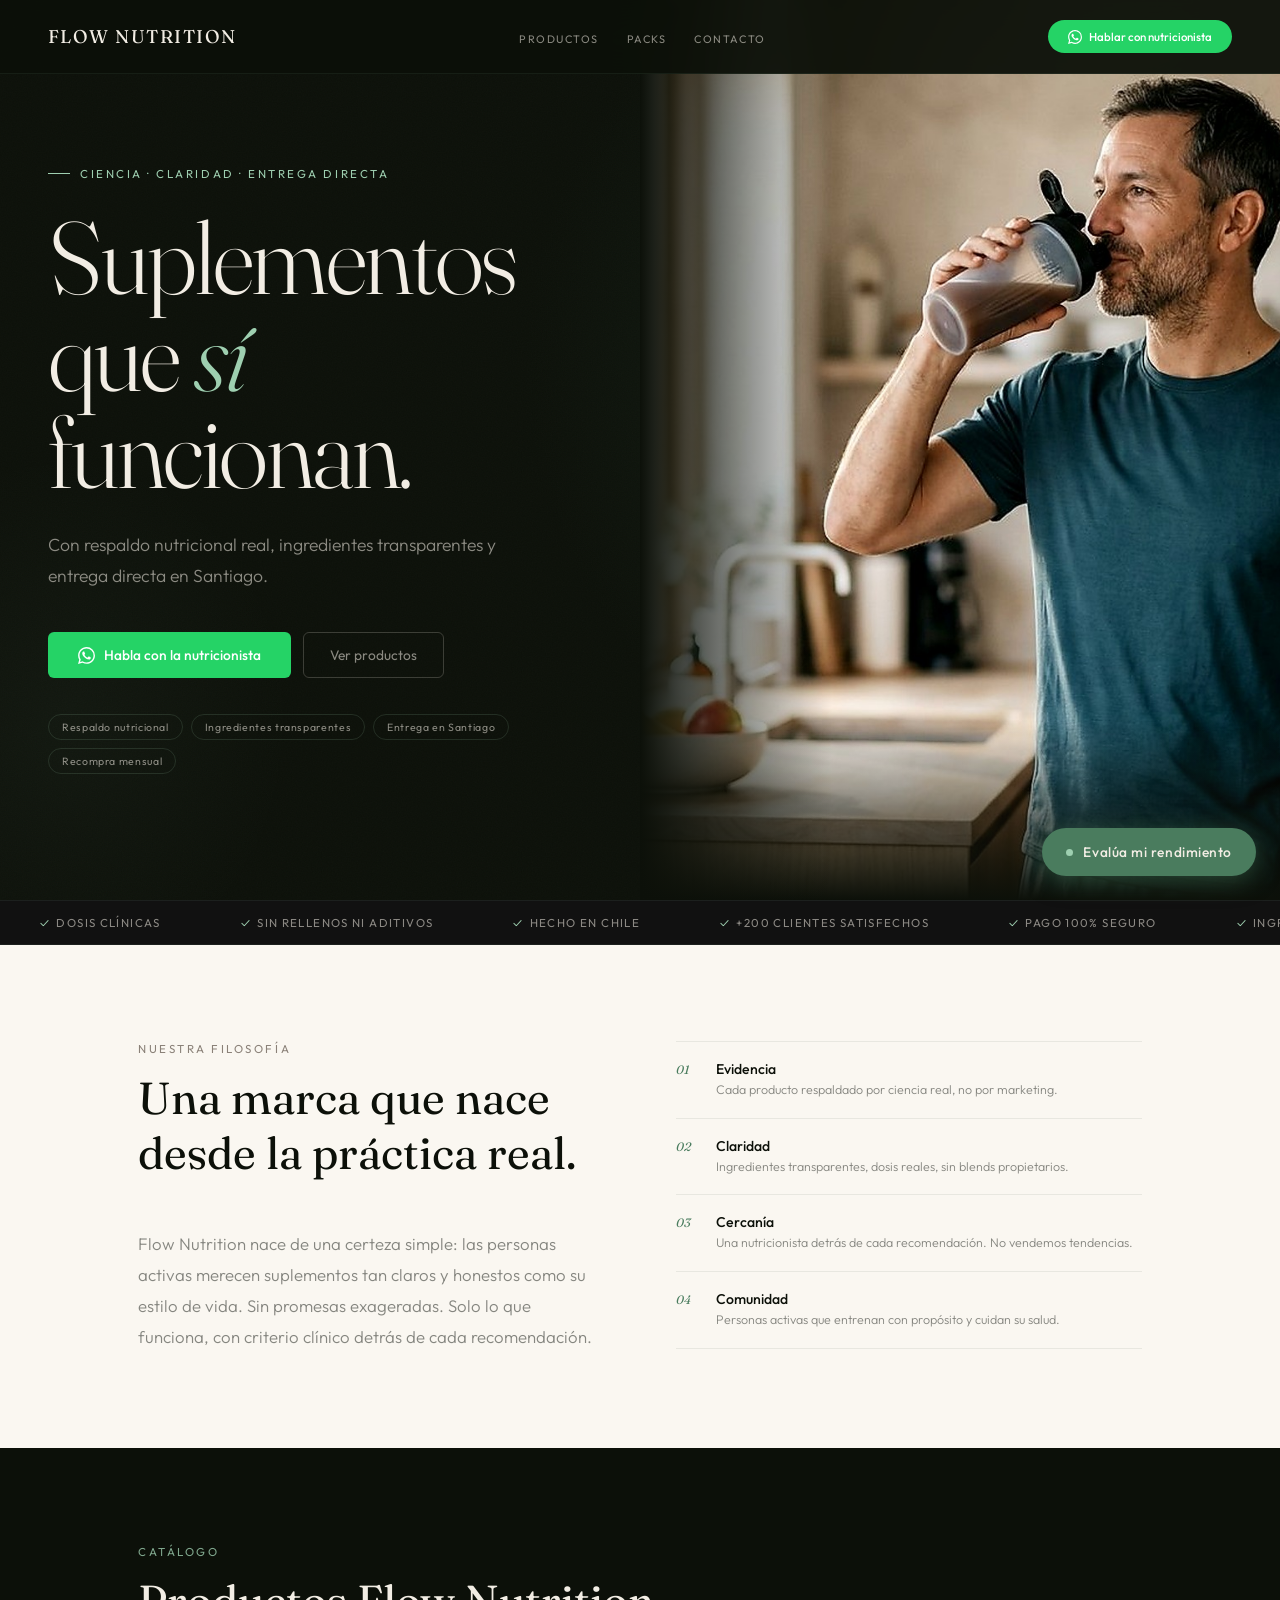
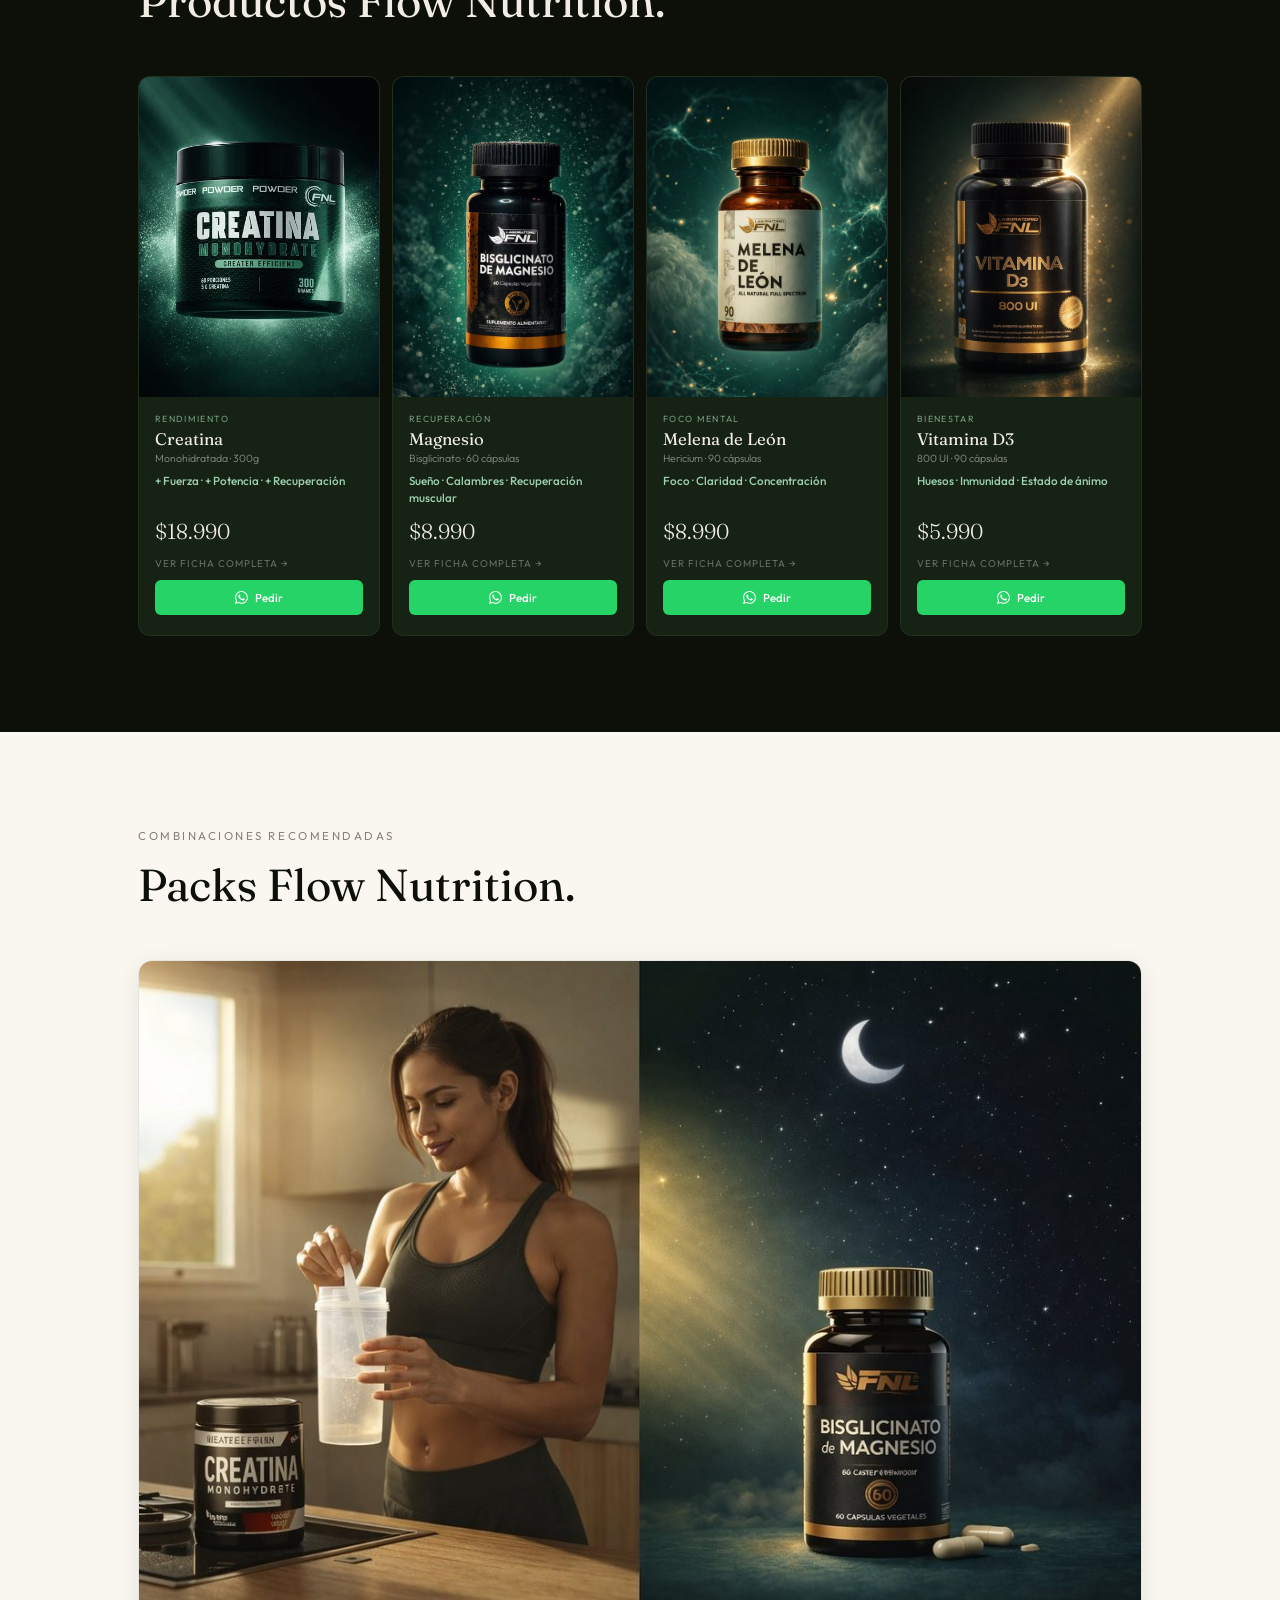
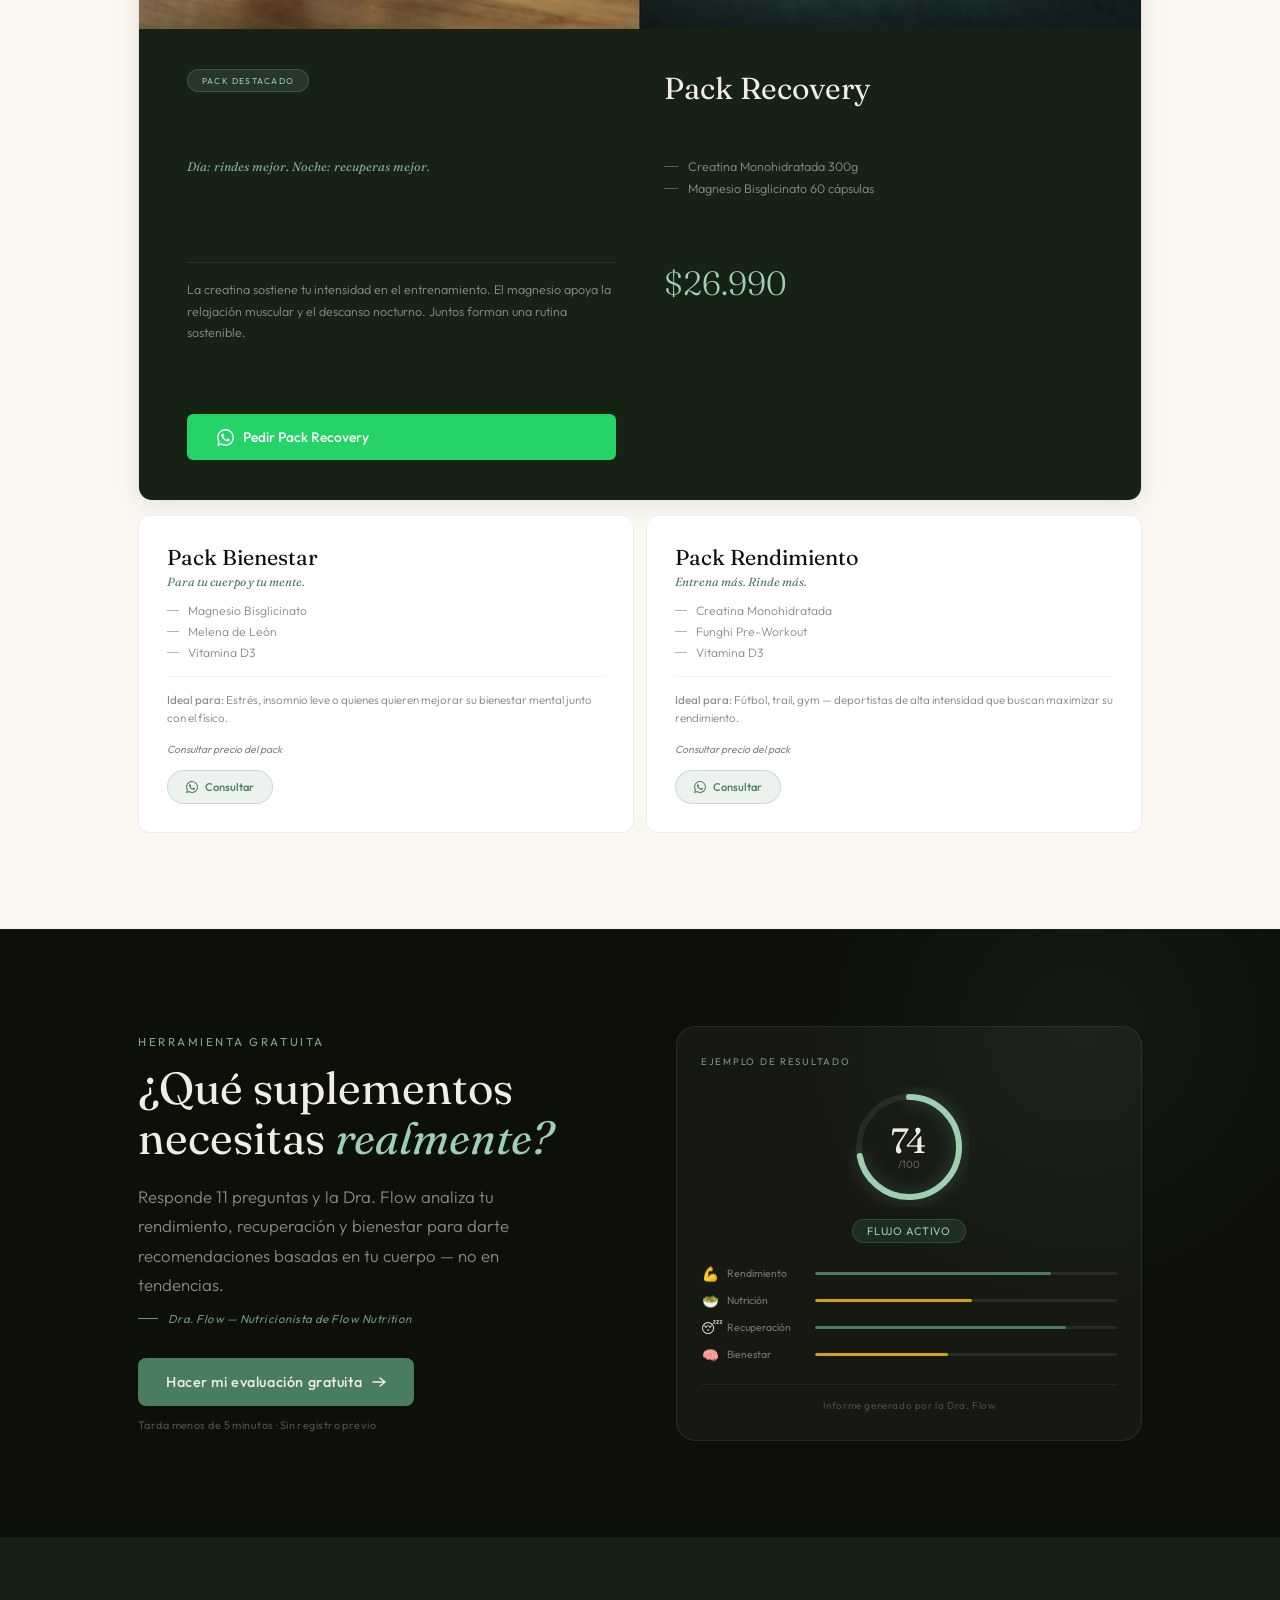
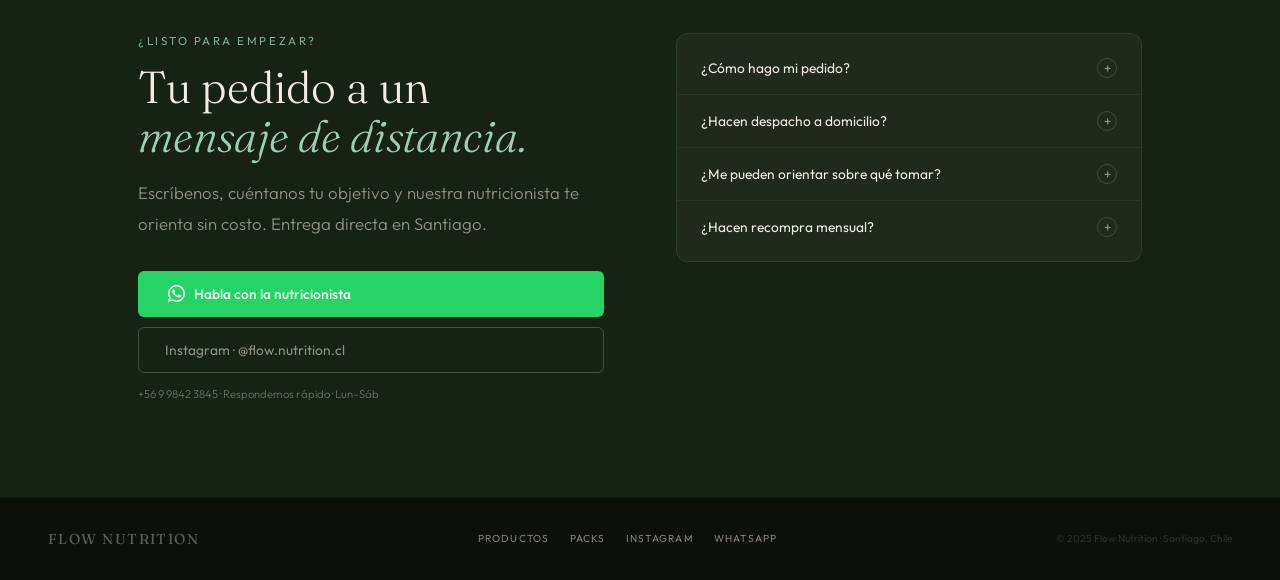
==== commit 39c3484a: "Update FAB button text to evalua mi rendimiento" ====
--- a/index.html
+++ b/index.html
@@ -965,8 +965,7 @@
           <div class="quiz-dra-line"></div>
           <span>Dra. Flow — Nutricionista de Flow Nutrition</span>
         </div>
-        <!-- Reemplaza el href con la URL real del quiz en producción -->
-        <a href="../Flow Score/index.html" target="_blank" class="btn-quiz">
+        <a href="https://app.flownutrition.cl" target="_blank" class="btn-quiz">
           Hacer mi evaluación gratuita
           <svg width="14" height="14" viewBox="0 0 14 14" fill="none"><path d="M1 7h12M8 3l5 4-5 4" stroke="currentColor" stroke-width="1.5" stroke-linecap="round" stroke-linejoin="round"/></svg>
         </a>
@@ -1118,9 +1117,9 @@
 
 <!-- FAB: botón flotante hacia el quiz -->
 <!-- Reemplaza el href con la URL real del quiz en producción -->
-<a href="../Flow Score/index.html" target="_blank" class="quiz-fab" id="quiz-fab">
+<a href="https://app.flownutrition.cl" target="_blank" class="quiz-fab" id="quiz-fab">
   <div class="fab-dot"></div>
-  <span class="fab-txt">Evalúa tu rendimiento</span>
+  <span class="fab-txt">Evalúa mi rendimiento</span>
 </a>
 
 <!-- Modal ficha de producto -->
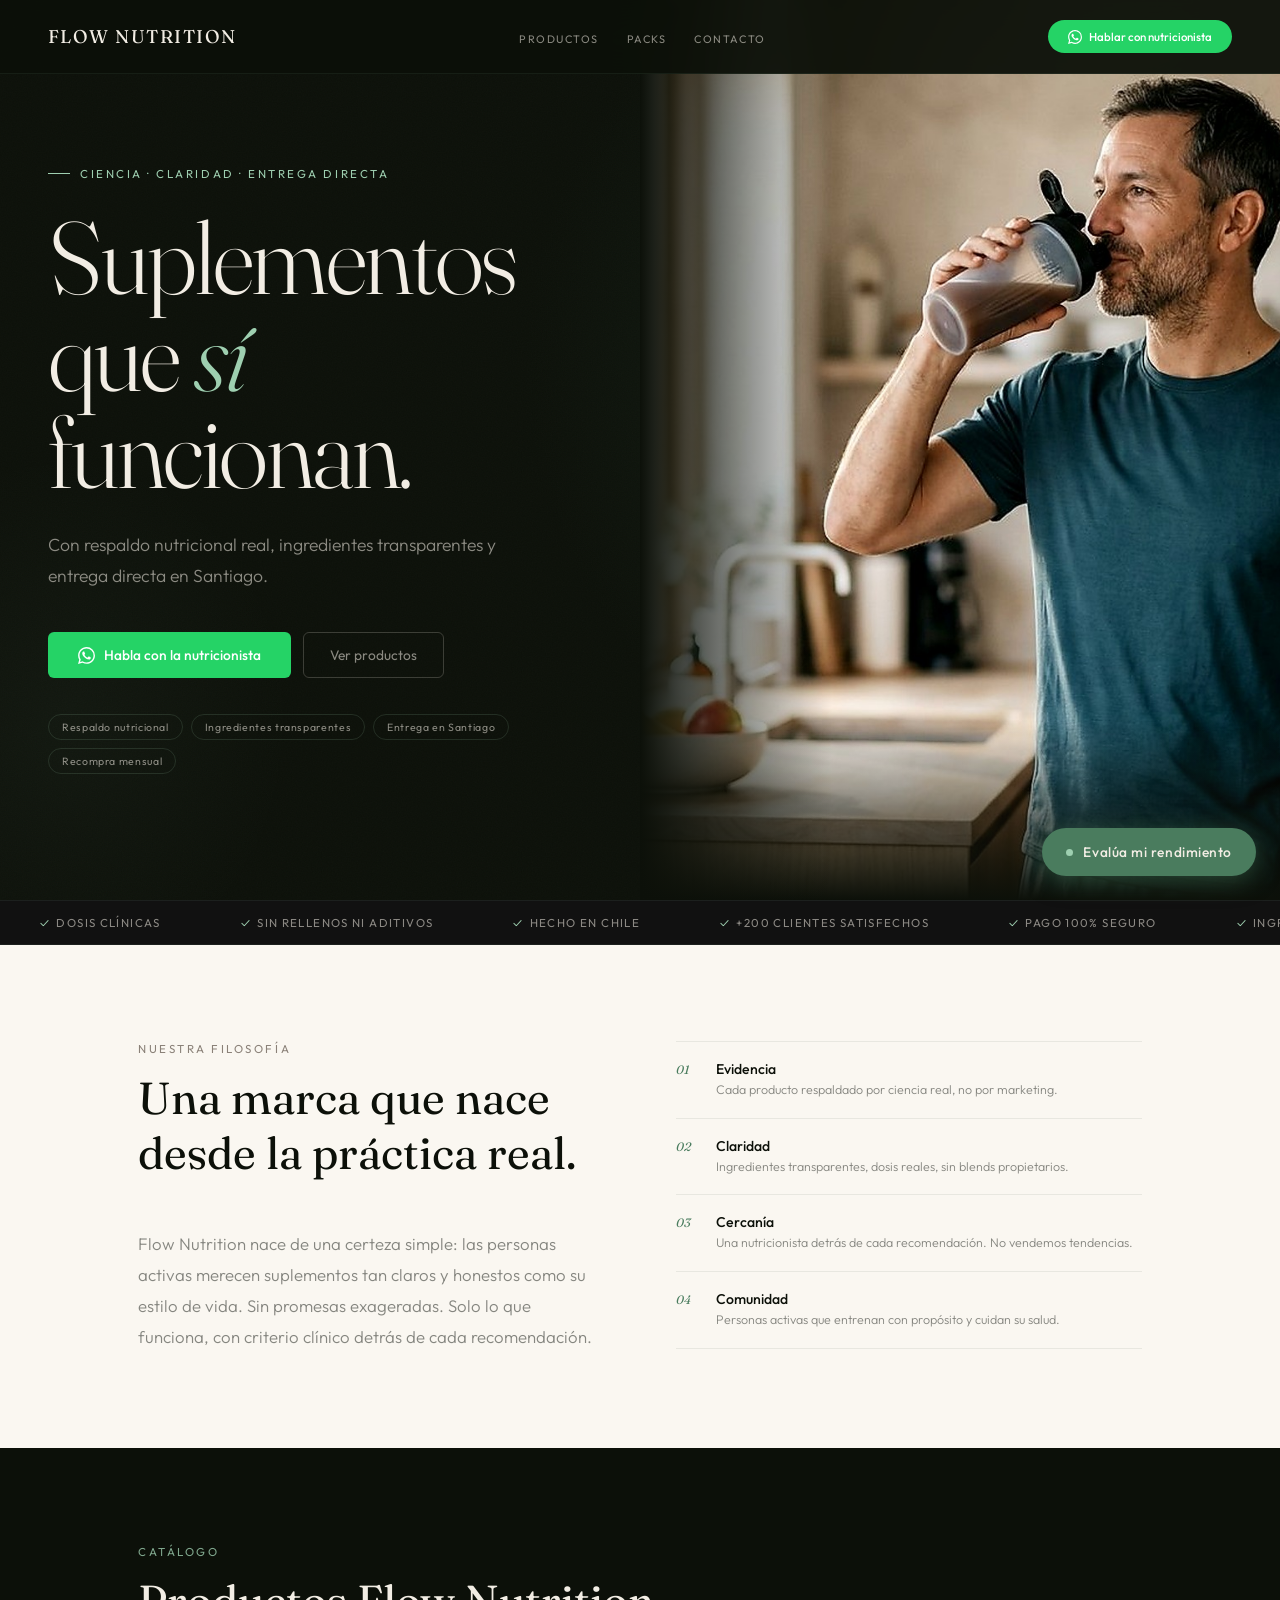
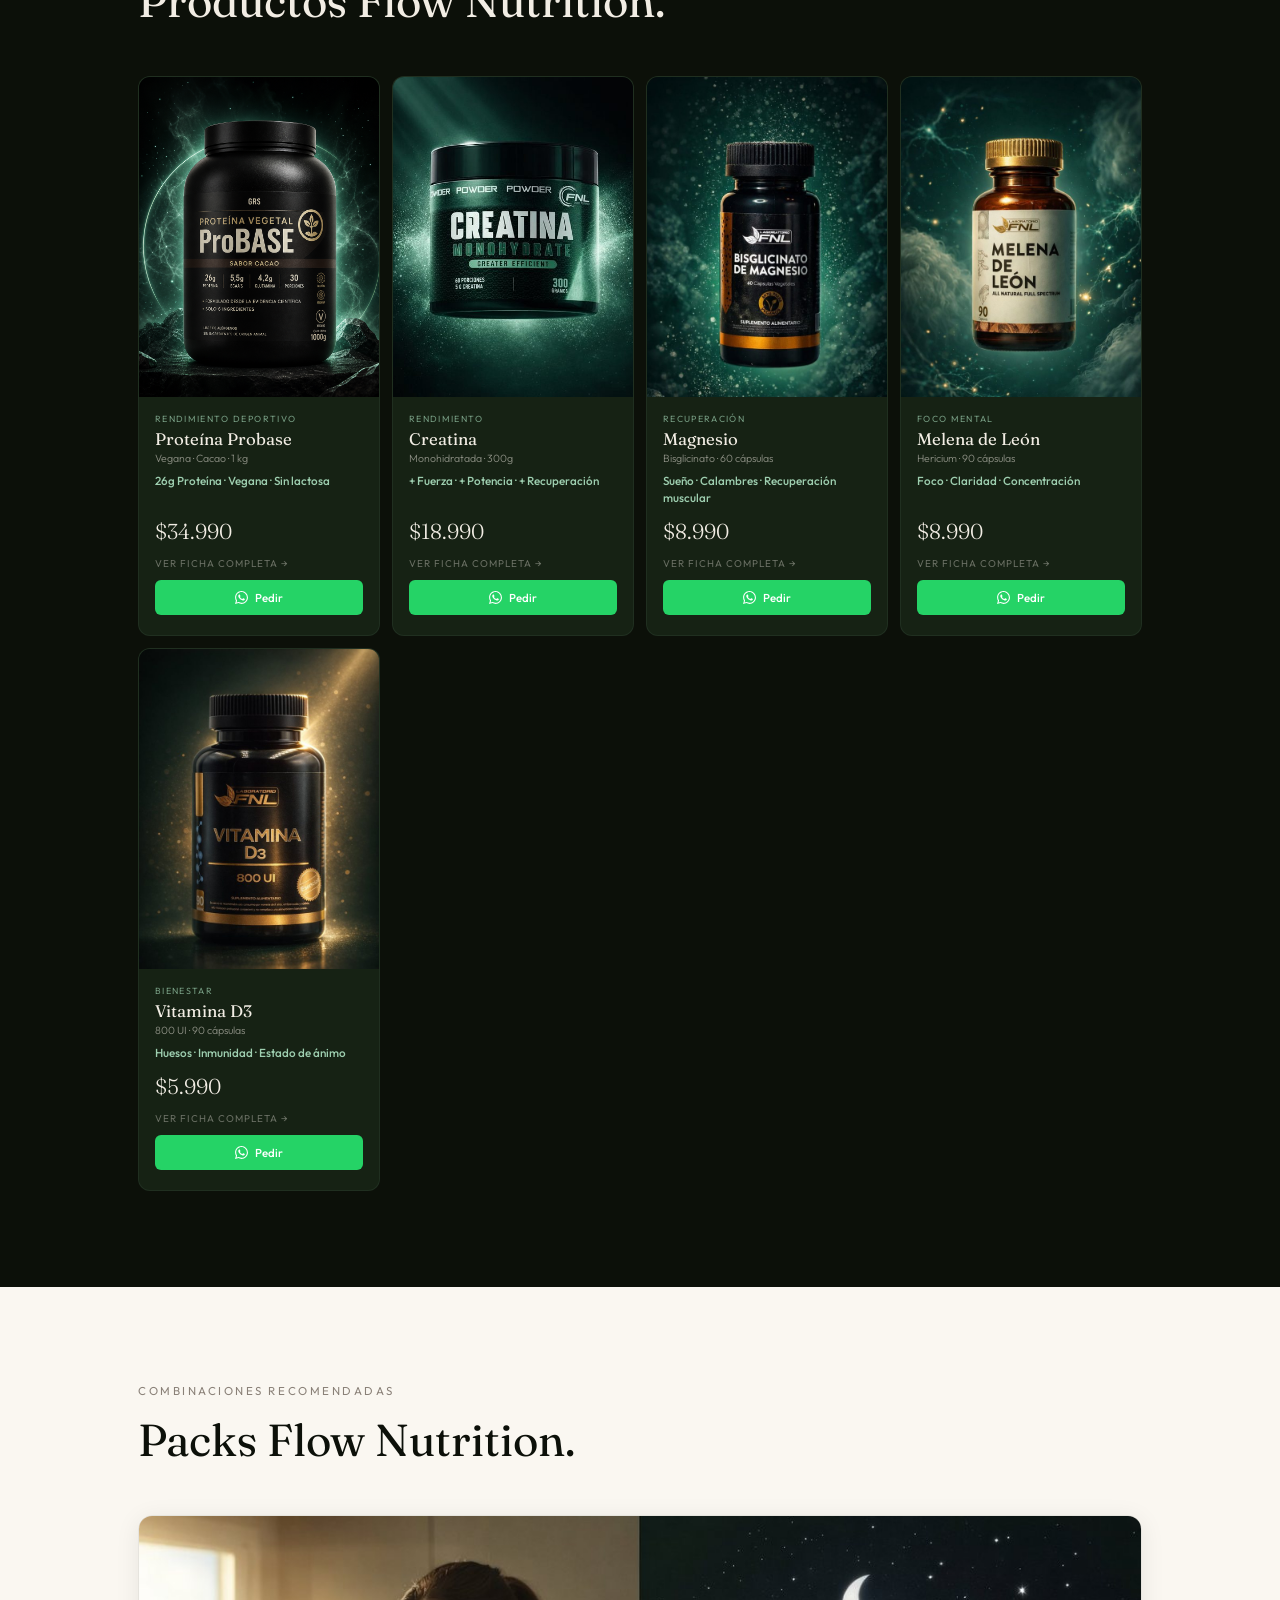
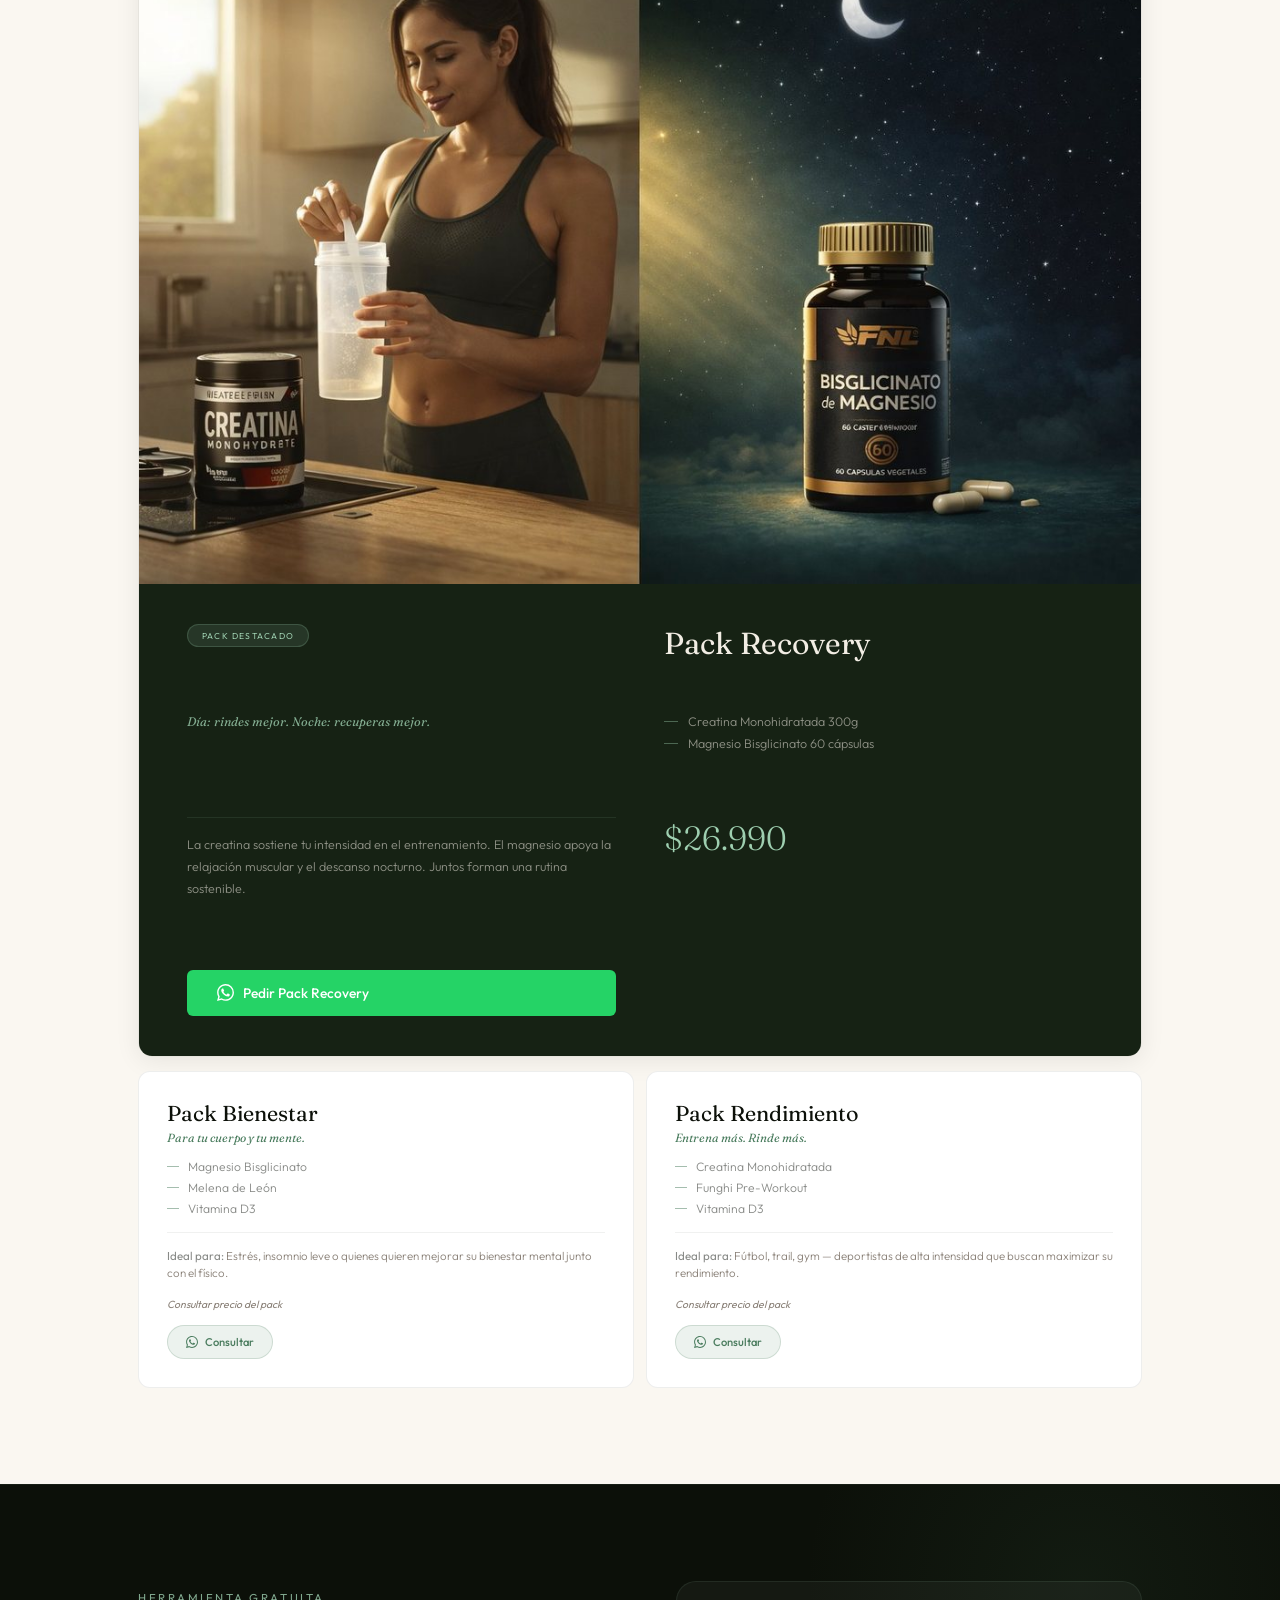
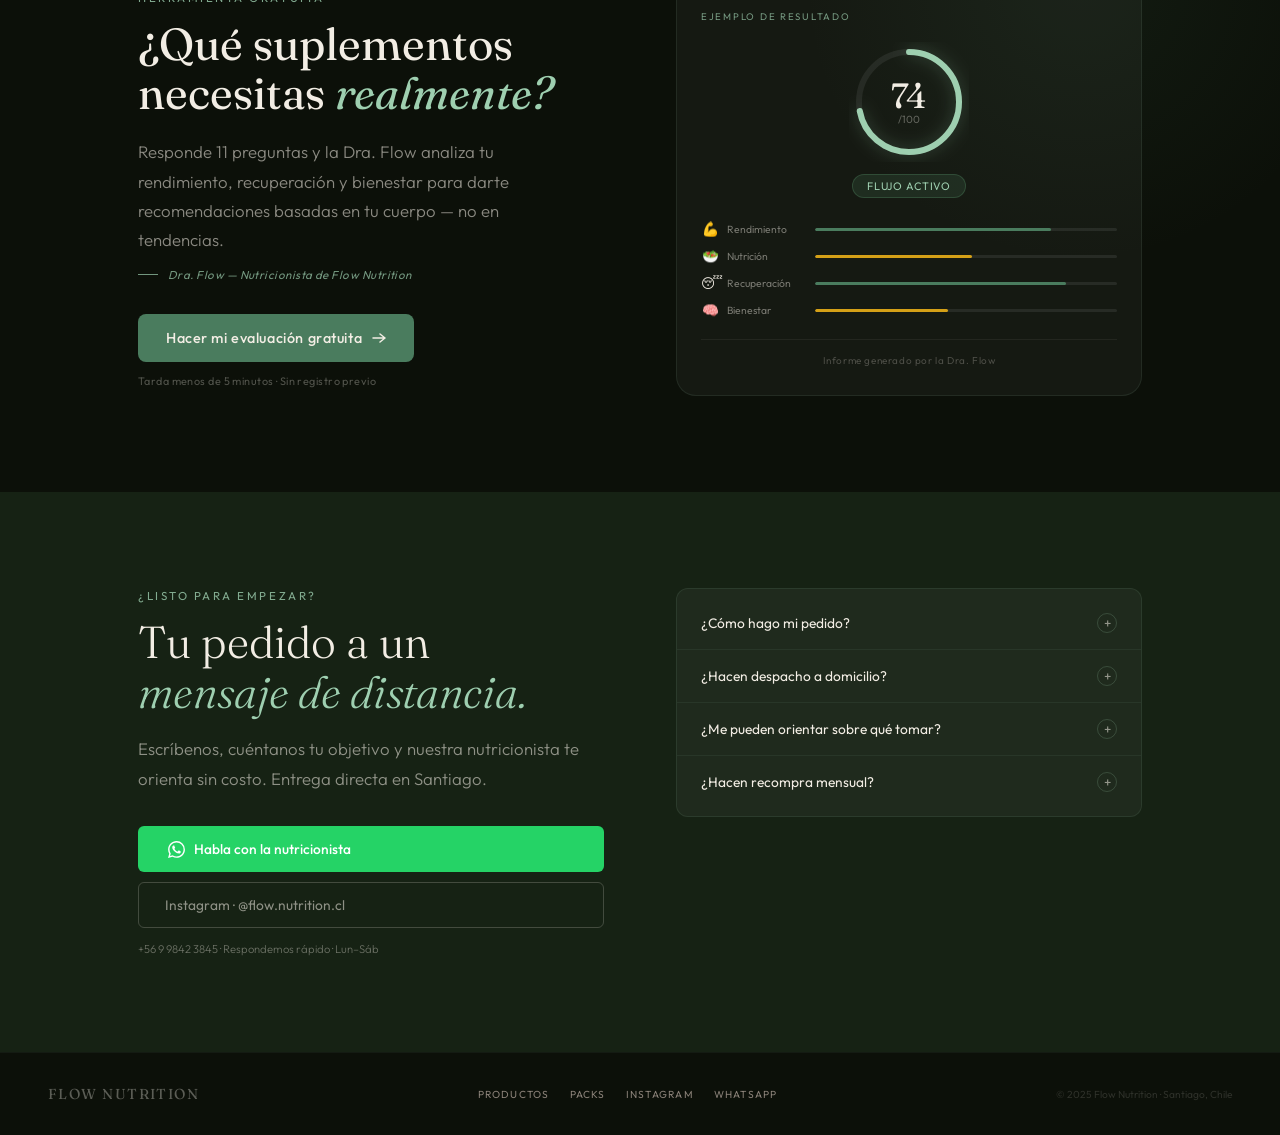
==== commit fb2135b8: "feat: agregar Proteína Probase como primer producto de la grilla - Card con imagen, precio $34.990, " ====
--- a/index.html
+++ b/index.html
@@ -842,6 +842,19 @@
     <div class="prod-grid">
 
       <div class="prod-card rv">
+        <img class="prod-img" src="images/proteina-probase.jpg.png" alt="Proteína Probase FNL" loading="lazy">
+        <div class="prod-body">
+          <div class="prod-cat">Rendimiento deportivo</div>
+          <div class="prod-name">Proteína Probase</div>
+          <div class="prod-format">Vegana · Cacao · 1 kg</div>
+          <div class="prod-benefit">26g Proteína · Vegana · Sin lactosa</div>
+          <div class="prod-price">$34.990</div>
+          <button class="prod-more" onclick="openModal('probase')">Ver ficha completa</button>
+          <a class="prod-btn" href="https://wa.me/56963603790?text=Hola%2C%20quiero%20pedir%20Prote%C3%ADna%20Probase%20Flow%20Nutrition%20%E2%80%94%20%2434.990" target="_blank" rel="noopener"><svg xmlns="http://www.w3.org/2000/svg" viewBox="0 0 24 24" fill="currentColor"><path d="M17.472 14.382c-.297-.149-1.758-.867-2.03-.967-.273-.099-.471-.148-.67.15-.197.297-.767.966-.94 1.164-.173.199-.347.223-.644.075-.297-.15-1.255-.463-2.39-1.475-.883-.788-1.48-1.761-1.653-2.059-.173-.297-.018-.458.13-.606.134-.133.298-.347.446-.52.149-.174.198-.298.298-.497.099-.198.05-.371-.025-.52-.075-.149-.669-1.612-.916-2.207-.242-.579-.487-.5-.669-.51-.173-.008-.371-.01-.57-.01-.198 0-.52.074-.792.372-.272.297-1.04 1.016-1.04 2.479 0 1.462 1.065 2.875 1.213 3.074.149.198 2.096 3.2 5.077 4.487.709.306 1.262.489 1.694.625.712.227 1.36.195 1.871.118.571-.085 1.758-.719 2.006-1.413.248-.694.248-1.289.173-1.413-.074-.124-.272-.198-.57-.347m-5.421 7.403h-.004a9.87 9.87 0 01-5.031-1.378l-.361-.214-3.741.982.998-3.648-.235-.374a9.86 9.86 0 01-1.51-5.26c.001-5.45 4.436-9.884 9.888-9.884 2.64 0 5.122 1.03 6.988 2.898a9.825 9.825 0 012.893 6.994c-.003 5.45-4.437 9.884-9.885 9.884m8.413-18.297A11.815 11.815 0 0012.05 0C5.495 0 .16 5.335.157 11.892c0 2.096.547 4.142 1.588 5.945L.057 24l6.305-1.654a11.882 11.882 0 005.683 1.448h.005c6.554 0 11.89-5.335 11.893-11.893a11.821 11.821 0 00-3.48-8.413z"/></svg> Pedir</a>
+        </div>
+      </div>
+
+      <div class="prod-card rv" data-d="1">
         <img class="prod-img" src="[data-uri]" alt="Creatina" style="object-position:center center">
         <div class="prod-body">
           <div class="prod-cat">Rendimiento</div>
@@ -854,7 +867,7 @@
         </div>
       </div>
 
-      <div class="prod-card rv" data-d="1">
+      <div class="prod-card rv" data-d="2">
         <img class="prod-img" src="[data-uri]" alt="Magnesio Bisglicinato">
         <div class="prod-body">
           <div class="prod-cat">Recuperación</div>
@@ -867,7 +880,7 @@
         </div>
       </div>
 
-      <div class="prod-card rv" data-d="2">
+      <div class="prod-card rv" data-d="3">
         <img class="prod-img" src="[data-uri]" alt="Melena de León">
         <div class="prod-body">
           <div class="prod-cat">Foco mental</div>
@@ -880,7 +893,7 @@
         </div>
       </div>
 
-      <div class="prod-card rv" data-d="3">
+      <div class="prod-card rv" data-d="4">
         <img class="prod-img" src="[data-uri]